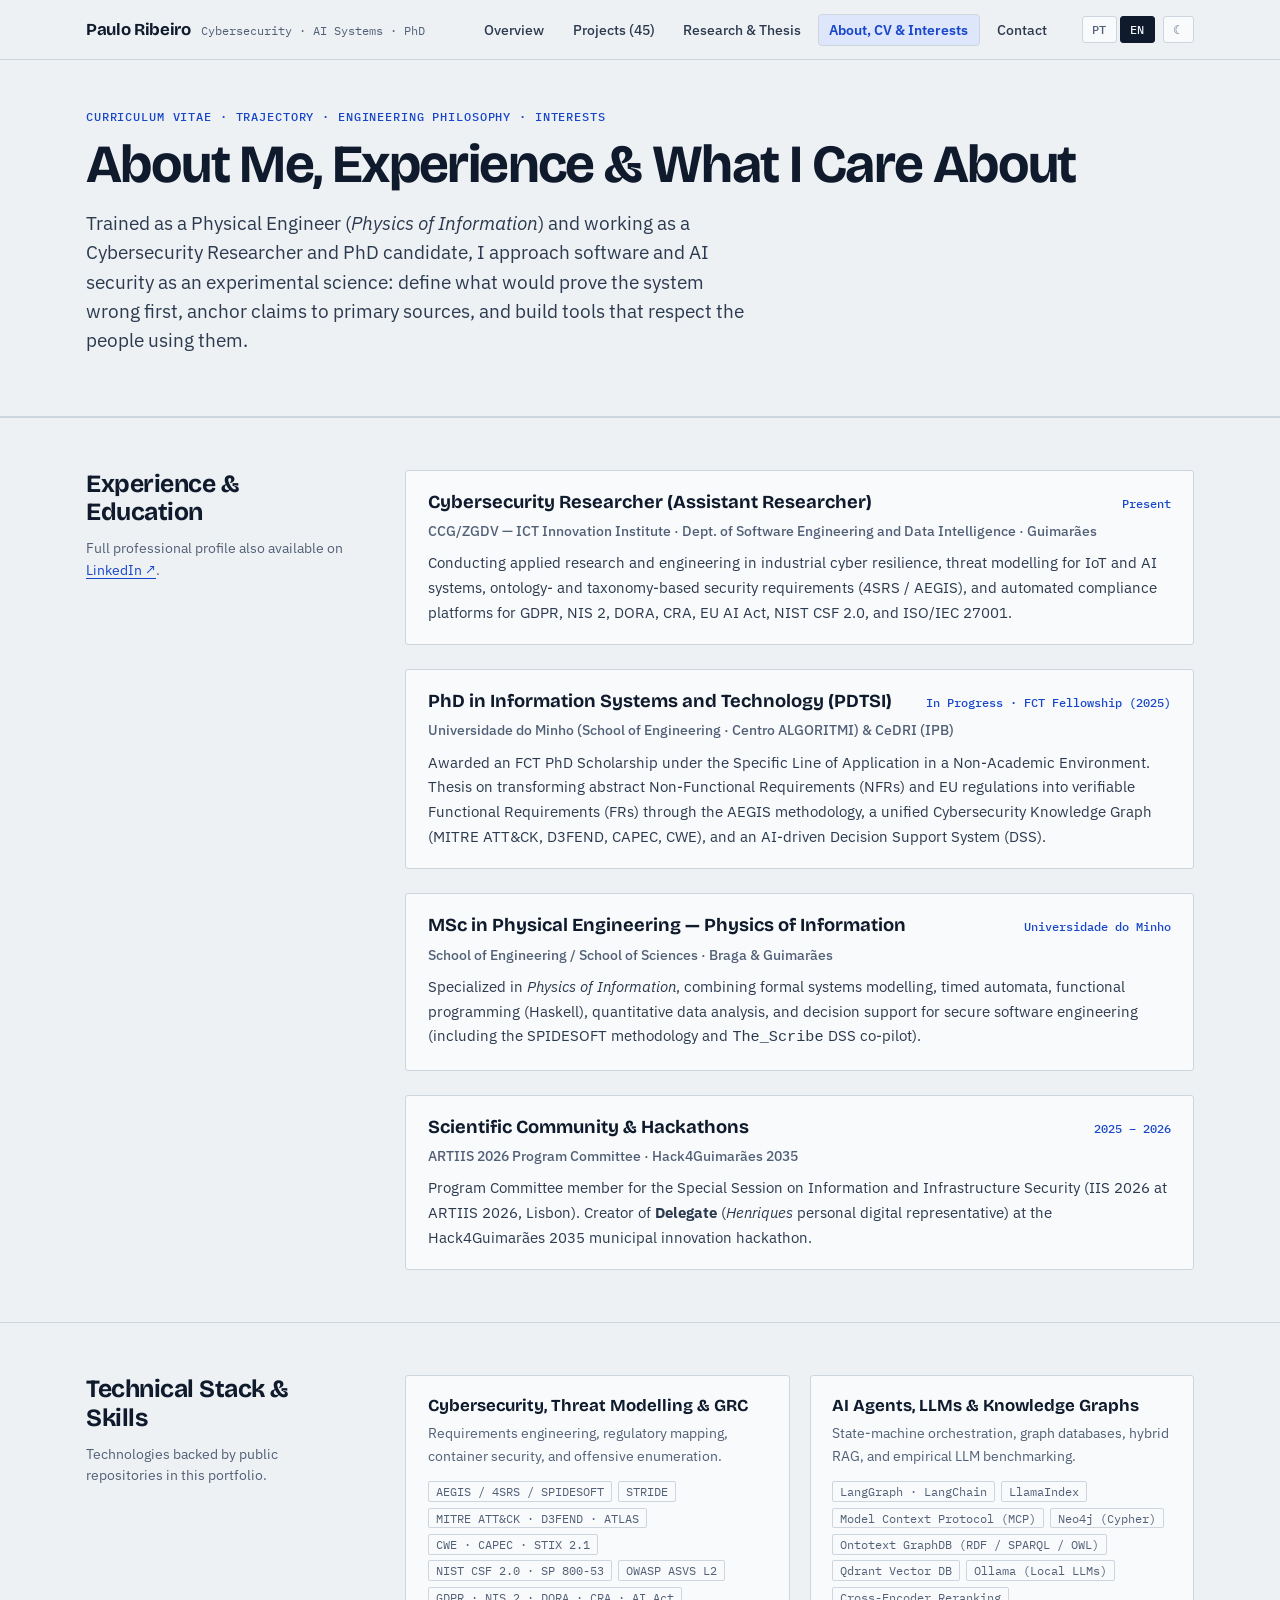
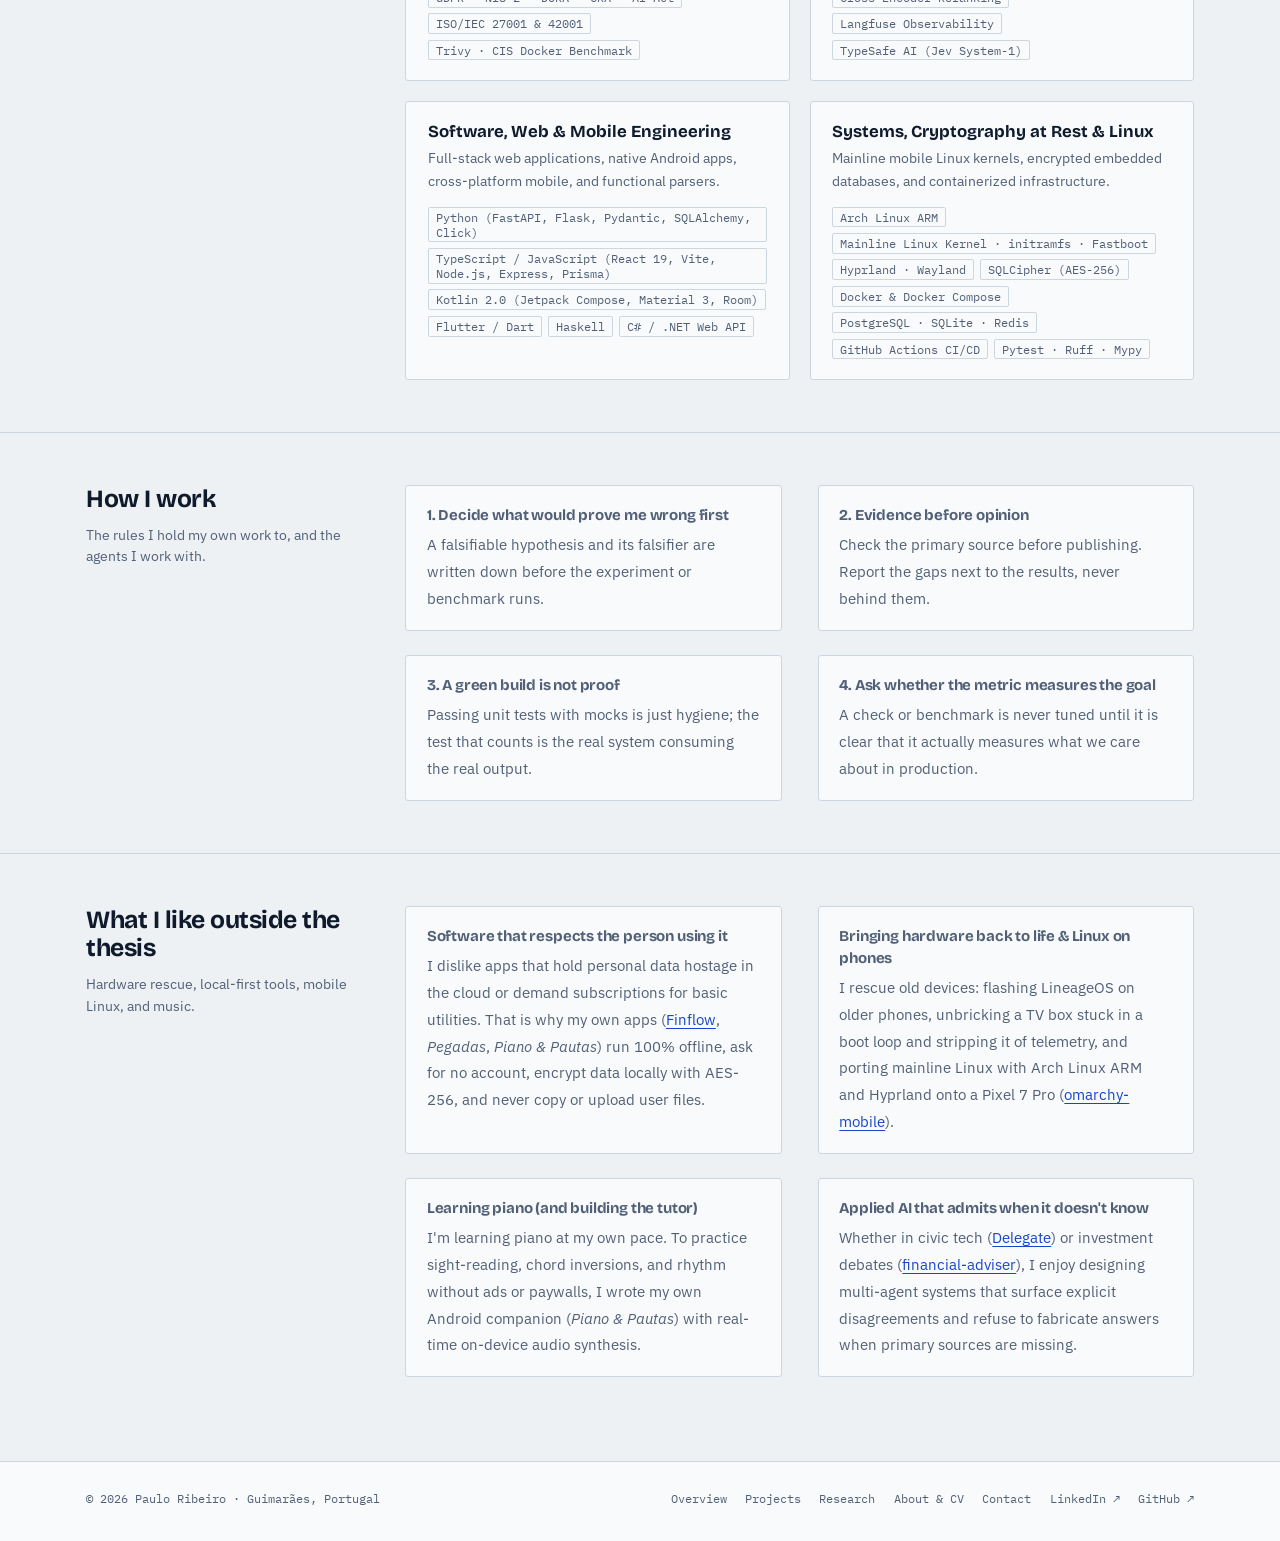
==== about.html @ cd872ddf "Build multi-page bilingual portfolio with all 45 projects, research, and CV" ====
<!doctype html>
<html lang="pt">
<head>
<meta charset="utf-8">
<meta name="viewport" content="width=device-width, initial-scale=1, viewport-fit=cover">
<title>Sobre, Percurso &amp; Interesses — Paulo Ribeiro</title>
<meta name="description" content="Percurso profissional, formação académica (Doutoramento em TSI e Mestrado em Engenharia Física — Física da Informação na UMinho), competências técnicas, princípios de trabalho e interesses de Paulo Ribeiro.">
<link rel="preconnect" href="https://fonts.googleapis.com">
<link rel="preconnect" href="https://fonts.gstatic.com" crossorigin>
<link rel="stylesheet" href="https://fonts.googleapis.com/css2?family=Bricolage+Grotesque:opsz,wght@12..96,500;12..96,700&family=IBM+Plex+Mono:wght@400;500;600&family=IBM+Plex+Sans:wght@400;500;600&display=swap">
<link rel="stylesheet" href="styles.css">
</head>
<body>

<header class="top">
  <div class="wrap">
    <a href="index.html" class="brand" id="nav-brand">
      <span class="brand-name">Paulo Ribeiro</span>
      <span class="brand-tag">Cybersecurity · AI Systems · PhD</span>
    </a>
    <nav aria-label="Main navigation">
      <a href="index.html" id="nav-home"><span lang="en">Overview</span><span lang="pt">Visão Geral</span></a>
      <a href="projects.html" id="nav-projects"><span lang="en">Projects (45)</span><span lang="pt">Projetos (45)</span></a>
      <a href="research.html" id="nav-research"><span lang="en">Research &amp; Thesis</span><span lang="pt">Investigação &amp; Tese</span></a>
      <a href="about.html" id="nav-about" aria-current="page"><span lang="en">About, CV &amp; Interests</span><span lang="pt">Sobre, CV &amp; Gostos</span></a>
      <a href="contact.html" id="nav-contact"><span lang="en">Contact</span><span lang="pt">Contacto</span></a>
    </nav>
    <div class="controls">
      <div class="switch" role="group" aria-label="Language">
        <button type="button" id="lang-pt" data-lang="pt" aria-pressed="true">PT</button>
        <button type="button" id="lang-en" data-lang="en" aria-pressed="false">EN</button>
      </div>
      <button type="button" class="theme-btn" id="theme-toggle" aria-label="Toggle theme">☾</button>
    </div>
  </div>
</header>

<main>
<div class="page-header">
  <div class="wrap">
    <span class="eyebrow">
      <span lang="en">Curriculum Vitae · Trajectory · Engineering Philosophy · Interests</span>
      <span lang="pt">Percurso Profissional · Formação · Filosofia de Trabalho · Interesses</span>
    </span>
    <h1>
      <span lang="en">About Me, Experience &amp; What I Care About</span>
      <span lang="pt">Sobre Mim, Percurso &amp; O Que Gosto</span>
    </h1>
    <p class="lede" lang="en">Trained as a Physical Engineer (<em>Physics of Information</em>) and working as a Cybersecurity Researcher and PhD candidate, I approach software and AI security as an experimental science: define what would prove the system wrong first, anchor claims to primary sources, and build tools that respect the people using them.</p>
    <p class="lede" lang="pt">Com formação de base em Engenharia Física (<em>Física da Informação</em>) e atividade como Investigador em Cibersegurança e doutorando, encaro a engenharia de software e a segurança de IA como uma ciência experimental: definir primeiro o que provaria o sistema errado, ancorar afirmações às fontes primárias e construir ferramentas que respeitam quem as usa.</p>
  </div>
</div>

<section id="experience">
  <div class="wrap">
    <div>
      <h2><span lang="en">Experience &amp; Education</span><span lang="pt">Experiência &amp; Formação</span></h2>
      <p class="sec-note">
        <span lang="en">Full professional profile also available on <a href="https://www.linkedin.com/in/paulo-ribeiro-/" target="_blank" rel="noopener">LinkedIn ↗</a>.</span>
        <span lang="pt">Perfil profissional completo também disponível no <a href="https://www.linkedin.com/in/paulo-ribeiro-/" target="_blank" rel="noopener">LinkedIn ↗</a>.</span>
      </p>
    </div>
    <div class="timeline">
      <div class="tl-item">
        <div class="tl-head">
          <h3 class="tl-role"><span lang="en">Cybersecurity Researcher (Assistant Researcher)</span><span lang="pt">Investigador em Cibersegurança (Assistant Researcher)</span></h3>
          <span class="tl-period"><span lang="en">Present</span><span lang="pt">Atualidade</span></span>
        </div>
        <p class="tl-org">CCG/ZGDV — ICT Innovation Institute · Dept. of Software Engineering and Data Intelligence · Guimarães</p>
        <p class="tl-body" lang="en">Conducting applied research and engineering in industrial cyber resilience, threat modelling for IoT and AI systems, ontology- and taxonomy-based security requirements (4SRS / AEGIS), and automated compliance platforms for GDPR, NIS 2, DORA, CRA, EU AI Act, NIST CSF 2.0, and ISO/IEC 27001.</p>
        <p class="tl-body" lang="pt">Investigação aplicada e desenvolvimento em ciber-resiliência industrial, modelação de ameaças para sistemas IoT e IA, engenharia de requisitos de segurança baseada em ontologias e taxonomias (4SRS / AEGIS) e plataformas de conformidade para GDPR, NIS 2, DORA, CRA, AI Act, NIST CSF 2.0 e ISO/IEC 27001.</p>
      </div>

      <div class="tl-item">
        <div class="tl-head">
          <h3 class="tl-role"><span lang="en">PhD in Information Systems and Technology (PDTSI)</span><span lang="pt">Doutoramento em Tecnologias e Sistemas de Informação (PDTSI)</span></h3>
          <span class="tl-period"><span lang="en">In Progress · FCT Fellowship (2025)</span><span lang="pt">Em Curso · Bolsa FCT (2025)</span></span>
        </div>
        <p class="tl-org">Universidade do Minho (School of Engineering · Centro ALGORITMI) &amp; CeDRI (IPB)</p>
        <p class="tl-body" lang="en">Awarded an FCT PhD Scholarship under the Specific Line of Application in a Non-Academic Environment. Thesis on transforming abstract Non-Functional Requirements (NFRs) and EU regulations into verifiable Functional Requirements (FRs) through the AEGIS methodology, a unified Cybersecurity Knowledge Graph (MITRE ATT&amp;CK, D3FEND, CAPEC, CWE), and an AI-driven Decision Support System (DSS).</p>
        <p class="tl-body" lang="pt">Bolseiro de Doutoramento FCT na Linha Específica de Candidatura em Ambiente Não Académico. Tese focada na transformação sistemática de Requisitos Não-Funcionais (NFRs) e regulamentos europeus em Requisitos Funcionais (FRs) verificáveis através da metodologia AEGIS, de um Grafo de Conhecimento Unificado de Cibersegurança (MITRE ATT&amp;CK, D3FEND, CAPEC, CWE) e de um Sistema de Apoio à Decisão (DSS) baseado em IA.</p>
      </div>

      <div class="tl-item">
        <div class="tl-head">
          <h3 class="tl-role"><span lang="en">MSc in Physical Engineering — Physics of Information</span><span lang="pt">Mestrado em Engenharia Física — Física da Informação</span></h3>
          <span class="tl-period">Universidade do Minho</span>
        </div>
        <p class="tl-org"><span lang="en">School of Engineering / School of Sciences · Braga &amp; Guimarães</span><span lang="pt">Escola de Engenharia / Escola de Ciências · Braga &amp; Guimarães</span></p>
        <p class="tl-body" lang="en">Specialized in <em>Physics of Information</em>, combining formal systems modelling, timed automata, functional programming (Haskell), quantitative data analysis, and decision support for secure software engineering (including the SPIDESOFT methodology and <code>The_Scribe</code> DSS co-pilot).</p>
        <p class="tl-body" lang="pt">Especialização em <em>Física da Informação</em>, aliando modelação formal de sistemas, autómatos temporizados, programação funcional (Haskell), análise quantitativa e sistemas de apoio à decisão em requisitos de segurança de software (incluindo a metodologia SPIDESOFT e o co-piloto <code>The_Scribe</code>).</p>
      </div>

      <div class="tl-item">
        <div class="tl-head">
          <h3 class="tl-role"><span lang="en">Scientific Community &amp; Hackathons</span><span lang="pt">Comunidade Científica &amp; Hackathons</span></h3>
          <span class="tl-period">2025 – 2026</span>
        </div>
        <p class="tl-org">ARTIIS 2026 Program Committee · Hack4Guimarães 2035</p>
        <p class="tl-body" lang="en">Program Committee member for the Special Session on Information and Infrastructure Security (IIS 2026 at ARTIIS 2026, Lisbon). Creator of <strong>Delegate</strong> (<em>Henriques</em> personal digital representative) at the Hack4Guimarães 2035 municipal innovation hackathon.</p>
        <p class="tl-body" lang="pt">Membro da Comissão de Programa da Special Session on Information and Infrastructure Security (IIS 2026 no ARTIIS 2026, Lisboa). Criador do projeto <strong>Delegate</strong> (representante digital pessoal <em>Henriques</em>) no hackathon de inovação municipal Hack4Guimarães 2035.</p>
      </div>
    </div>
  </div>
</section>

<section id="skills">
  <div class="wrap">
    <div>
      <h2><span lang="en">Technical Stack &amp; Skills</span><span lang="pt">Competências Técnicas</span></h2>
      <p class="sec-note"><span lang="en">Technologies backed by public repositories in this portfolio.</span><span lang="pt">Tecnologias aplicadas diretamente nos repositórios públicos deste portefólio.</span></p>
    </div>
    <div class="skills-grid">
      <div class="skill-box">
        <h3><span lang="en">Cybersecurity, Threat Modelling &amp; GRC</span><span lang="pt">Cibersegurança, Threat Modelling &amp; GRC</span></h3>
        <p lang="en">Requirements engineering, regulatory mapping, container security, and offensive enumeration.</p>
        <p lang="pt">Engenharia de requisitos, mapeamento regulamentar, segurança de contentores e enumeração ofensiva.</p>
        <div class="proj-tags">
          <span>AEGIS / 4SRS / SPIDESOFT</span><span>STRIDE</span><span>MITRE ATT&amp;CK · D3FEND · ATLAS</span>
          <span>CWE · CAPEC · STIX 2.1</span><span>NIST CSF 2.0 · SP 800-53</span><span>OWASP ASVS L2</span>
          <span>GDPR · NIS 2 · DORA · CRA · AI Act</span><span>ISO/IEC 27001 &amp; 42001</span><span>Trivy · CIS Docker Benchmark</span>
        </div>
      </div>

      <div class="skill-box">
        <h3><span lang="en">AI Agents, LLMs &amp; Knowledge Graphs</span><span lang="pt">Agentes de IA, LLMs &amp; Grafos de Conhecimento</span></h3>
        <p lang="en">State-machine orchestration, graph databases, hybrid RAG, and empirical LLM benchmarking.</p>
        <p lang="pt">Orquestração em máquina de estados, bases de dados em grafo, RAG híbrido e benchmarking de LLMs.</p>
        <div class="proj-tags">
          <span>LangGraph · LangChain</span><span>LlamaIndex</span><span>Model Context Protocol (MCP)</span>
          <span>Neo4j (Cypher)</span><span>Ontotext GraphDB (RDF / SPARQL / OWL)</span><span>Qdrant Vector DB</span>
          <span>Ollama (Local LLMs)</span><span>Cross-Encoder Reranking</span><span>Langfuse Observability</span>
          <span>TypeSafe AI (Jev System-1)</span>
        </div>
      </div>

      <div class="skill-box">
        <h3><span lang="en">Software, Web &amp; Mobile Engineering</span><span lang="pt">Engenharia de Software, Web &amp; Mobile</span></h3>
        <p lang="en">Full-stack web applications, native Android apps, cross-platform mobile, and functional parsers.</p>
        <p lang="pt">Aplicações web full-stack, Android nativo, mobile multiplataforma e parsers funcionais.</p>
        <div class="proj-tags">
          <span>Python (FastAPI, Flask, Pydantic, SQLAlchemy, Click)</span>
          <span>TypeScript / JavaScript (React 19, Vite, Node.js, Express, Prisma)</span>
          <span>Kotlin 2.0 (Jetpack Compose, Material 3, Room)</span>
          <span>Flutter / Dart</span><span>Haskell</span><span>C# / .NET Web API</span>
        </div>
      </div>

      <div class="skill-box">
        <h3><span lang="en">Systems, Cryptography at Rest &amp; Linux</span><span lang="pt">Sistemas, Criptografia Local &amp; Linux</span></h3>
        <p lang="en">Mainline mobile Linux kernels, encrypted embedded databases, and containerized infrastructure.</p>
        <p lang="pt">Kernels Linux mainline em dispositivos móveis, bases de dados cifradas e infraestrutura containerizada.</p>
        <div class="proj-tags">
          <span>Arch Linux ARM</span><span>Mainline Linux Kernel · initramfs · Fastboot</span>
          <span>Hyprland · Wayland</span><span>SQLCipher (AES-256)</span>
          <span>Docker &amp; Docker Compose</span><span>PostgreSQL · SQLite · Redis</span>
          <span>GitHub Actions CI/CD</span><span>Pytest · Ruff · Mypy</span>
        </div>
      </div>
    </div>
  </div>
</section>

<section id="method">
  <div class="wrap">
    <div>
      <h2><span lang="en">How I work</span><span lang="pt">Como trabalho</span></h2>
      <p class="sec-note"><span lang="en">The rules I hold my own work to, and the agents I work with.</span><span lang="pt">As regras que aplico ao meu trabalho e aos agentes com que trabalho.</span></p>
    </div>
    <ul class="rules">
      <li>
        <strong><span lang="en">1. Decide what would prove me wrong first</span><span lang="pt">1. Decidir primeiro o que me provaria errado</span></strong>
        <span lang="en">A falsifiable hypothesis and its falsifier are written down before the experiment or benchmark runs.</span>
        <span lang="pt">A hipótese falsificável e o seu falsificador ficam escritos antes de a experiência ou benchmark correr.</span>
      </li>
      <li>
        <strong><span lang="en">2. Evidence before opinion</span><span lang="pt">2. Evidência antes de opinião</span></strong>
        <span lang="en">Check the primary source before publishing. Report the gaps next to the results, never behind them.</span>
        <span lang="pt">Verificar na fonte primária antes de publicar. Relatar as lacunas ao lado dos resultados, nunca atrás deles.</span>
      </li>
      <li>
        <strong><span lang="en">3. A green build is not proof</span><span lang="pt">3. Um build verde não é prova</span></strong>
        <span lang="en">Passing unit tests with mocks is just hygiene; the test that counts is the real system consuming the real output.</span>
        <span lang="pt">Testes unitários com mocks são apenas higiene; o teste que conta é o sistema real a consumir o resultado real.</span>
      </li>
      <li>
        <strong><span lang="en">4. Ask whether the metric measures the goal</span><span lang="pt">4. Perguntar se a métrica mede o objetivo</span></strong>
        <span lang="en">A check or benchmark is never tuned until it is clear that it actually measures what we care about in production.</span>
        <span lang="pt">Nunca se afina uma verificação ou métrica sem ter a certeza de que ela mede o que realmente interessa.</span>
      </li>
    </ul>
  </div>
</section>

<section id="interests">
  <div class="wrap">
    <div>
      <h2><span lang="en">What I like outside the thesis</span><span lang="pt">O que gosto fora da tese</span></h2>
      <p class="sec-note"><span lang="en">Hardware rescue, local-first tools, mobile Linux, and music.</span><span lang="pt">Recuperação de hardware, software local-first, Linux móvel e música.</span></p>
    </div>
    <ul class="rules">
      <li>
        <strong><span lang="en">Software that respects the person using it</span><span lang="pt">Software que respeita quem o usa</span></strong>
        <span lang="en">I dislike apps that hold personal data hostage in the cloud or demand subscriptions for basic utilities. That is why my own apps (<a href="https://github.com/pauloribeiro16/finflow" target="_blank" rel="noopener">Finflow</a>, <em>Pegadas</em>, <em>Piano &amp; Pautas</em>) run 100% offline, ask for no account, encrypt data locally with AES-256, and never copy or upload user files.</span>
        <span lang="pt">Não gosto de aplicações que sequestram dados pessoais na nuvem ou exigem subscrições para funções básicas. É por isso que as minhas próprias apps (<a href="https://github.com/pauloribeiro16/finflow" target="_blank" rel="noopener">Finflow</a>, <em>Pegadas</em>, <em>Piano &amp; Pautas</em>) funcionam 100% offline, não pedem conta e cifram os dados localmente com AES-256.</span>
      </li>
      <li>
        <strong><span lang="en">Bringing hardware back to life &amp; Linux on phones</span><span lang="pt">Dar nova vida a hardware antigo &amp; Linux em telemóveis</span></strong>
        <span lang="en">I rescue old devices: flashing LineageOS on older phones, unbricking a TV box stuck in a boot loop and stripping it of telemetry, and porting mainline Linux with Arch Linux ARM and Hyprland onto a Pixel 7 Pro (<a href="https://github.com/pauloribeiro16/omarchy-mobile" target="_blank" rel="noopener">omarchy-mobile</a>).</span>
        <span lang="pt">Gosto de recuperar hardware: instalar LineageOS em telemóveis antigos, salvar uma TV box de um bootloop limpando-a de telemetria e portar um kernel Linux mainline com Arch Linux ARM e Hyprland para correr nativamente num Pixel 7 Pro (<a href="https://github.com/pauloribeiro16/omarchy-mobile" target="_blank" rel="noopener">omarchy-mobile</a>).</span>
      </li>
      <li>
        <strong><span lang="en">Learning piano (and building the tutor)</span><span lang="pt">Aprender piano (e construir a ferramenta)</span></strong>
        <span lang="en">I'm learning piano at my own pace. To practice sight-reading, chord inversions, and rhythm without ads or paywalls, I wrote my own Android companion (<em>Piano &amp; Pautas</em>) with real-time on-device audio synthesis.</span>
        <span lang="pt">Estou a aprender piano, ao meu ritmo. Para treinar leitura de pauta, acordes, inversões e ritmo sem anúncios nem subscrições, programei a minha própria app Android (<em>Piano &amp; Pautas</em>) com síntese áudio em tempo real no dispositivo.</span>
      </li>
      <li>
        <strong><span lang="en">Applied AI that admits when it doesn't know</span><span lang="pt">IA aplicada que sabe abster-se quando não tem fonte</span></strong>
        <span lang="en">Whether in civic tech (<a href="https://github.com/pauloribeiro16/delegate" target="_blank" rel="noopener">Delegate</a>) or investment debates (<a href="https://github.com/pauloribeiro16/financial-adviser" target="_blank" rel="noopener">financial-adviser</a>), I enjoy designing multi-agent systems that surface explicit disagreements and refuse to fabricate answers when primary sources are missing.</span>
        <span lang="pt">Quer em tecnologia cívica (<a href="https://github.com/pauloribeiro16/delegate" target="_blank" rel="noopener">Delegate</a>) quer em debate financeiro (<a href="https://github.com/pauloribeiro16/financial-adviser" target="_blank" rel="noopener">financial-adviser</a>), gosto de desenhar sistemas multiagente que expõem pontos de discórdia e se abstêm quando não têm fontes oficiais.</span>
      </li>
    </ul>
  </div>
</section>
</main>

<footer>
  <div class="wrap">
    <div>© 2026 Paulo Ribeiro · Guimarães, Portugal</div>
    <div class="footer-links">
      <a href="index.html"><span lang="en">Overview</span><span lang="pt">Visão Geral</span></a>
      <a href="projects.html"><span lang="en">Projects</span><span lang="pt">Projetos</span></a>
      <a href="research.html"><span lang="en">Research</span><span lang="pt">Investigação</span></a>
      <a href="about.html"><span lang="en">About &amp; CV</span><span lang="pt">Sobre &amp; CV</span></a>
      <a href="contact.html"><span lang="en">Contact</span><span lang="pt">Contacto</span></a>
      <a href="https://www.linkedin.com/in/paulo-ribeiro-/" target="_blank" rel="noopener">LinkedIn ↗</a>
      <a href="https://github.com/pauloribeiro16" target="_blank" rel="noopener">GitHub ↗</a>
    </div>
  </div>
</footer>

<script src="site.js"></script>
</body>
</html>
---- styles.css ----
/* ==========================================================================
   Paulo Ribeiro — Personal Portfolio & Research Dossier
   Editorial / Technical Specification Aesthetic (Light & Dark Mode)
   ========================================================================== */

:root {
  --paper: #eef1f4;
  --surface: #f8fafb;
  --surface-raised: #ffffff;
  --ink: #0f1b2d;
  --ink-secondary: #2c3a4f;
  --muted: #526077;
  --rule: #cdd5df;
  --rule-subtle: #dde3ea;
  --accent: #1746c9;
  --accent-hover: #0f35a0;
  --accent-soft: #dde6fb;
  --open: #0d6b52;
  --open-soft: #d7f2ea;
  --closed: #8a5a12;
  --closed-soft: #faecd8;
  --display: "Bricolage Grotesque", "Arial Narrow", system-ui, sans-serif;
  --body: "IBM Plex Sans", system-ui, -apple-system, "Segoe UI", sans-serif;
  --mono: "IBM Plex Mono", ui-monospace, "SF Mono", Menlo, monospace;
  --shadow-sm: 0 1px 2px rgba(15, 27, 45, 0.04);
  --shadow-md: 0 6px 18px rgba(15, 27, 45, 0.07);
}

@media (prefers-color-scheme: dark) {
  :root:not([data-theme="light"]) {
    --paper: #0c1420;
    --surface: #121c2b;
    --surface-raised: #172336;
    --ink: #e6ebf3;
    --ink-secondary: #c4cfdf;
    --muted: #94a2ba;
    --rule: #26344a;
    --rule-subtle: #1c283a;
    --accent: #8fb0ff;
    --accent-hover: #b4cbff;
    --accent-soft: #1a2a4d;
    --open: #5fd0ad;
    --open-soft: #12332b;
    --closed: #e0b060;
    --closed-soft: #332714;
    --shadow-sm: 0 1px 2px rgba(0, 0, 0, 0.25);
    --shadow-md: 0 8px 24px rgba(0, 0, 0, 0.35);
    color-scheme: dark;
  }
}

:root[data-theme="dark"] {
  --paper: #0c1420;
  --surface: #121c2b;
  --surface-raised: #172336;
  --ink: #e6ebf3;
  --ink-secondary: #c4cfdf;
  --muted: #94a2ba;
  --rule: #26344a;
  --rule-subtle: #1c283a;
  --accent: #8fb0ff;
  --accent-hover: #b4cbff;
  --accent-soft: #1a2a4d;
  --open: #5fd0ad;
  --open-soft: #12332b;
  --closed: #e0b060;
  --closed-soft: #332714;
  --shadow-sm: 0 1px 2px rgba(0, 0, 0, 0.25);
  --shadow-md: 0 8px 24px rgba(0, 0, 0, 0.35);
  color-scheme: dark;
}

*, *::before, *::after {
  box-sizing: border-box;
}

html {
  -webkit-text-size-adjust: 100%;
  scroll-behavior: smooth;
}

@media (prefers-reduced-motion: reduce) {
  html {
    scroll-behavior: auto;
  }
}

body {
  margin: 0;
  background: var(--paper);
  color: var(--ink);
  font: 400 1.03125rem/1.62 var(--body);
  min-height: 100vh;
  display: flex;
  flex-direction: column;
}

main {
  flex: 1;
}

/* Language visibility */
html[lang="en"] [lang="pt"],
html[lang="pt"] [lang="en"] {
  display: none !important;
}

.wrap {
  max-width: 72rem;
  margin-inline: auto;
  padding-left: max(22px, env(safe-area-inset-left, 0px));
  padding-right: max(22px, env(safe-area-inset-right, 0px));
}

a {
  color: var(--accent);
  text-underline-offset: 0.2em;
  text-decoration-thickness: 1px;
  transition: color 0.15s ease, border-color 0.15s ease, background-color 0.15s ease;
}

a:hover {
  color: var(--accent-hover);
  text-decoration-thickness: 2px;
}

:focus-visible {
  outline: 2px solid var(--accent);
  outline-offset: 3px;
  border-radius: 2px;
}

/* ==========================================================================
   Top Navigation Bar
   ========================================================================== */

.top {
  position: sticky;
  top: 0;
  z-index: 50;
  background: var(--paper);
  border-bottom: 1px solid var(--rule);
}

.top .wrap {
  display: flex;
  flex-wrap: wrap;
  align-items: center;
  gap: 0.65rem 1.5rem;
  padding-block: 0.85rem;
}

.top .brand {
  display: flex;
  align-items: baseline;
  gap: 0.65rem;
  margin-right: auto;
  text-decoration: none;
  color: var(--ink);
}

.top .brand-name {
  font: 700 1.05rem var(--display);
  letter-spacing: -0.02em;
}

.top .brand-tag {
  font: 400 0.75rem var(--mono);
  color: var(--muted);
}

.top nav {
  display: flex;
  flex-wrap: wrap;
  align-items: center;
  gap: 0.25rem 0.35rem;
}

.top nav a {
  color: var(--ink-secondary);
  text-decoration: none;
  font: 500 0.9rem var(--body);
  padding: 0.35rem 0.65rem;
  border-radius: 4px;
  border: 1px solid transparent;
}

.top nav a:hover {
  color: var(--accent);
  background: var(--surface);
}

.top nav a[aria-current="page"] {
  color: var(--accent);
  background: var(--accent-soft);
  border-color: var(--rule);
  font-weight: 600;
}

.controls {
  display: flex;
  align-items: center;
  gap: 0.5rem;
}

.switch {
  display: inline-flex;
  gap: 0.2rem;
}

.switch button,
.theme-btn {
  font: 500 0.75rem var(--mono);
  letter-spacing: 0.05em;
  color: var(--muted);
  background: var(--surface);
  border: 1px solid var(--rule);
  border-radius: 3px;
  padding: 0.32rem 0.55rem;
  cursor: pointer;
  transition: all 0.15s ease;
}

.switch button:hover,
.theme-btn:hover {
  color: var(--ink);
  border-color: var(--ink-secondary);
}

.switch button[aria-pressed="true"] {
  color: var(--paper);
  background: var(--ink);
  border-color: var(--ink);
}

/* ==========================================================================
   Hero & Page Headers
   ========================================================================== */

.hero .wrap {
  display: grid;
  grid-template-columns: minmax(0, 7fr) minmax(0, 5fr);
  gap: 2.5rem 3.5rem;
  padding-block: 3.75rem 3.25rem;
  align-items: start;
}

.page-header {
  border-bottom: 1px solid var(--rule);
}

.page-header .wrap {
  padding-block: 3rem 2.5rem;
}

.eyebrow {
  font: 500 0.78rem var(--mono);
  letter-spacing: 0.07em;
  text-transform: uppercase;
  color: var(--accent);
  margin: 0 0 0.75rem;
  display: block;
}

.hero h1 {
  font: 700 clamp(2.35rem, 5.2vw, 4.1rem)/1.02 var(--display);
  letter-spacing: -0.03em;
  margin: 0 0 1.25rem;
  text-wrap: balance;
}

.page-header h1 {
  font: 700 clamp(2.1rem, 4.5vw, 3.35rem)/1.05 var(--display);
  letter-spacing: -0.03em;
  margin: 0 0 1rem;
  text-wrap: balance;
}

.lede {
  font-size: 1.1875rem;
  line-height: 1.55;
  color: var(--ink-secondary);
  max-width: 42rem;
  margin: 0 0 1.25rem;
}

.where {
  font: 400 0.85rem/1.55 var(--mono);
  color: var(--muted);
  margin: 0 0 1.5rem;
}

.hero-actions {
  display: flex;
  flex-wrap: wrap;
  gap: 0.65rem;
  margin-top: 1.5rem;
}

.btn {
  display: inline-flex;
  align-items: center;
  gap: 0.45rem;
  font: 500 0.875rem var(--body);
  padding: 0.58rem 1.05rem;
  border-radius: 4px;
  text-decoration: none;
  border: 1px solid var(--rule);
  background: var(--surface-raised);
  color: var(--ink);
  box-shadow: var(--shadow-sm);
  cursor: pointer;
}

.btn:hover {
  border-color: var(--accent);
  color: var(--accent);
  text-decoration: none;
}

.btn-primary {
  background: var(--accent);
  color: #ffffff;
  border-color: var(--accent);
}

:root[data-theme="dark"] .btn-primary {
  color: #0c1420;
}

@media (prefers-color-scheme: dark) {
  :root:not([data-theme="light"]) .btn-primary {
    color: #0c1420;
  }
}

.btn-primary:hover {
  background: var(--accent-hover);
  border-color: var(--accent-hover);
  color: #ffffff;
}

/* ==========================================================================
   Recruiter Snapshot Bar & Key Metrics
   ========================================================================== */

.snapshot-bar {
  border-top: 1px solid var(--rule);
  background: var(--surface);
}

.snapshot-grid {
  display: grid;
  grid-template-columns: repeat(4, minmax(0, 1fr));
  gap: 1.25rem 2rem;
  padding-block: 1.65rem;
}

.snap-item {
  border-left: 2px solid var(--rule);
  padding-left: 0.9rem;
}

.snap-label {
  font: 500 0.72rem var(--mono);
  letter-spacing: 0.07em;
  text-transform: uppercase;
  color: var(--muted);
  display: block;
  margin-bottom: 0.25rem;
}

.snap-value {
  font: 600 0.95rem/1.35 var(--body);
  color: var(--ink);
  display: block;
}

.snap-sub {
  font: 400 0.8125rem/1.4 var(--body);
  color: var(--muted);
  display: block;
  margin-top: 0.15rem;
}

/* ==========================================================================
   Thesis 3-Layer Stack
   ========================================================================== */

.stack {
  display: grid;
  gap: 8px;
  margin: 0;
}

.stack figcaption {
  font: 500 0.75rem var(--mono);
  letter-spacing: 0.08em;
  text-transform: uppercase;
  color: var(--muted);
  margin-bottom: 0.4rem;
}

.layer {
  display: grid;
  grid-template-columns: 2.5rem minmax(0, 1fr);
  gap: 0.75rem;
  align-items: baseline;
  padding: 0.95rem 1.1rem;
  background: var(--surface);
  border: 1px solid var(--rule);
  box-shadow: var(--shadow-sm);
}

.layer b {
  font: 600 0.8125rem var(--mono);
  color: var(--accent);
}

.layer strong {
  display: block;
  font: 700 1.05rem/1.25 var(--display);
  letter-spacing: -0.01em;
}

.layer span.d {
  display: block;
  font-size: 0.875rem;
  line-height: 1.45;
  color: var(--muted);
  margin-top: 0.2rem;
}

.layer.l3 { margin-inline: 8%; }
.layer.l2 { margin-inline: 4%; }

/* ==========================================================================
   Sections & Two-Column Spec Layout
   ========================================================================== */

section {
  border-top: 1px solid var(--rule);
}

section > .wrap {
  display: grid;
  grid-template-columns: minmax(0, 3fr) minmax(0, 9fr);
  gap: 1.5rem 3.5rem;
  padding-block: 3.25rem;
}

section.full-width > .wrap {
  grid-template-columns: minmax(0, 1fr);
}

h2 {
  font: 700 1.55rem/1.15 var(--display);
  letter-spacing: -0.02em;
  margin: 0;
}

.sec-note {
  font-size: 0.9rem;
  line-height: 1.5;
  color: var(--muted);
  margin: 0.65rem 0 0;
  max-width: 17rem;
}

.prose p {
  margin: 0 0 1rem;
  max-width: 44rem;
}

.prose p:last-child {
  margin-bottom: 0;
}

.question {
  font: 600 1.4rem/1.32 var(--display);
  letter-spacing: -0.015em;
  max-width: 42rem;
  margin: 0 0 1.25rem;
  text-wrap: balance;
}

.refs {
  display: flex;
  flex-wrap: wrap;
  gap: 0.4rem;
  margin: 1.25rem 0 0;
  padding: 0;
  list-style: none;
}

.refs li,
.tag {
  font: 400 0.75rem var(--mono);
  padding: 0.2rem 0.55rem;
  background: var(--accent-soft);
  color: var(--ink);
  border-radius: 3px;
  display: inline-block;
}

.tag-neutral {
  background: var(--surface);
  border: 1px solid var(--rule);
  color: var(--ink-secondary);
}

/* ==========================================================================
   Project Cards & Directory Filtering
   ========================================================================== */

.filter-bar {
  background: var(--surface);
  border-bottom: 1px solid var(--rule);
  padding-block: 1.1rem;
  position: sticky;
  top: 53px;
  z-index: 40;
}

.filter-controls {
  display: flex;
  flex-wrap: wrap;
  align-items: center;
  justify-content: space-between;
  gap: 0.85rem 1.25rem;
}

.filter-tabs {
  display: flex;
  flex-wrap: wrap;
  gap: 0.35rem;
}

.filter-btn {
  font: 500 0.78rem var(--mono);
  padding: 0.38rem 0.7rem;
  border: 1px solid var(--rule);
  background: var(--paper);
  color: var(--ink-secondary);
  border-radius: 3px;
  cursor: pointer;
  transition: all 0.15s ease;
}

.filter-btn:hover {
  border-color: var(--accent);
  color: var(--accent);
}

.filter-btn[aria-pressed="true"] {
  background: var(--ink);
  color: var(--paper);
  border-color: var(--ink);
}

.search-box {
  display: flex;
  align-items: center;
  gap: 0.5rem;
  flex: 1;
  max-width: 18rem;
}

.search-input {
  width: 100%;
  font: 400 0.85rem var(--mono);
  padding: 0.4rem 0.7rem;
  border: 1px solid var(--rule);
  border-radius: 3px;
  background: var(--paper);
  color: var(--ink);
}

.search-input::placeholder {
  color: var(--muted);
}

.group + .group {
  margin-top: 3rem;
}

.group-header {
  display: flex;
  flex-wrap: wrap;
  align-items: baseline;
  justify-content: space-between;
  gap: 0.5rem;
  border-bottom: 2px solid var(--ink);
  padding-bottom: 0.45rem;
  margin-bottom: 0.5rem;
}

.group h3 {
  font: 600 0.82rem var(--mono);
  letter-spacing: 0.08em;
  text-transform: uppercase;
  color: var(--ink);
  margin: 0;
}

.group-count {
  font: 400 0.75rem var(--mono);
  color: var(--muted);
}

.proj {
  display: grid;
  grid-template-columns: minmax(0, 1fr) 12rem;
  gap: 0.5rem 2rem;
  padding-block: 1.25rem;
  border-bottom: 1px solid var(--rule);
  transition: background-color 0.15s ease;
}

.proj[hidden] {
  display: none !important;
}

.proj h4 {
  font: 700 1.2rem/1.25 var(--display);
  letter-spacing: -0.015em;
  margin: 0 0 0.35rem;
  display: flex;
  flex-wrap: wrap;
  align-items: center;
  gap: 0.5rem;
}

.proj h4 a {
  color: var(--ink);
  text-decoration: none;
}

.proj h4 a:hover {
  color: var(--accent);
}

.proj h4 a::after {
  content: " ↗";
  font: 400 0.85em var(--mono);
  color: var(--accent);
}

.proj p {
  margin: 0 0 0.55rem;
  max-width: 42rem;
  font-size: 0.98rem;
  color: var(--ink-secondary);
}

.proj p:last-child {
  margin-bottom: 0;
}

.proj-tags {
  display: flex;
  flex-wrap: wrap;
  gap: 0.35rem;
  margin-top: 0.55rem;
}

.proj-tags span {
  font: 400 0.72rem var(--mono);
  padding: 0.12rem 0.45rem;
  background: var(--surface);
  border: 1px solid var(--rule);
  color: var(--muted);
  border-radius: 2px;
}

.proj .meta {
  font: 400 0.75rem/1.6 var(--mono);
  color: var(--muted);
  text-align: right;
}

.vis {
  display: inline-flex;
  align-items: center;
  font: 500 0.72rem var(--mono);
  padding: 0.1rem 0.45rem;
  border-radius: 3px;
}

.vis::before {
  content: "";
  display: inline-block;
  width: 0.45rem;
  height: 0.45rem;
  border-radius: 50%;
  margin-right: 0.38rem;
  background: currentColor;
}

.vis.pub {
  color: var(--open);
  background: var(--open-soft);
}

.vis.priv {
  color: var(--closed);
  background: var(--closed-soft);
}

/* Compact Archive Grid for Coursework & Early Labs */
.archive-grid {
  display: grid;
  grid-template-columns: repeat(2, minmax(0, 1fr));
  gap: 0.85rem;
  margin-top: 1rem;
}

.archive-card {
  background: var(--surface);
  border: 1px solid var(--rule);
  padding: 0.95rem 1.1rem;
  border-radius: 3px;
  display: flex;
  flex-direction: column;
  justify-content: space-between;
  gap: 0.5rem;
}

.archive-card[hidden] {
  display: none !important;
}

.archive-card h4 {
  font: 700 1rem/1.25 var(--display);
  margin: 0;
}

.archive-card h4 a {
  color: var(--ink);
  text-decoration: none;
}

.archive-card h4 a:hover {
  color: var(--accent);
}

.archive-card h4 a::after {
  content: " ↗";
  font: 400 0.85em var(--mono);
  color: var(--accent);
}

.archive-card p {
  margin: 0;
  font-size: 0.88rem;
  color: var(--muted);
}

.archive-card .archive-meta {
  font: 400 0.72rem var(--mono);
  color: var(--muted);
  display: flex;
  justify-content: space-between;
  border-top: 1px solid var(--rule-subtle);
  padding-top: 0.45rem;
}

/* ==========================================================================
   Timeline, Experience & Skills Cards
   ========================================================================== */

.timeline {
  display: grid;
  gap: 1.5rem;
}

.tl-item {
  background: var(--surface);
  border: 1px solid var(--rule);
  padding: 1.25rem 1.4rem;
  border-radius: 3px;
}

.tl-head {
  display: flex;
  flex-wrap: wrap;
  justify-content: space-between;
  align-items: baseline;
  gap: 0.5rem;
  margin-bottom: 0.45rem;
}

.tl-role {
  font: 700 1.15rem/1.25 var(--display);
  margin: 0;
}

.tl-period {
  font: 500 0.76rem var(--mono);
  color: var(--accent);
}

.tl-org {
  font: 500 0.9rem var(--body);
  color: var(--muted);
  margin: 0 0 0.65rem;
}

.tl-body {
  font-size: 0.95rem;
  color: var(--ink-secondary);
  margin: 0;
}

.skills-grid {
  display: grid;
  grid-template-columns: repeat(2, minmax(0, 1fr));
  gap: 1.25rem;
}

.skill-box {
  background: var(--surface);
  border: 1px solid var(--rule);
  padding: 1.2rem 1.35rem;
  border-radius: 3px;
}

.skill-box h3 {
  font: 700 1.05rem/1.25 var(--display);
  margin: 0 0 0.35rem;
}

.skill-box p {
  font-size: 0.88rem;
  color: var(--muted);
  margin: 0 0 0.85rem;
}

/* Working rules & Interests */
.rules {
  list-style: none;
  margin: 0;
  padding: 0;
  display: grid;
  grid-template-columns: repeat(2, minmax(0, 1fr));
  gap: 1.5rem 2.25rem;
}

.rules li {
  background: var(--surface);
  border: 1px solid var(--rule);
  padding: 1.15rem 1.3rem;
  border-radius: 3px;
}

.rules strong {
  display: block;
  font: 700 1.08rem/1.25 var(--display);
  letter-spacing: -0.01em;
  margin-bottom: 0.35rem;
}

.rules span {
  font-size: 0.94rem;
  color: var(--muted);
}

/* Data Tables (Research & Benchmarks) */
.table-wrap {
  overflow-x: auto;
  margin-block: 1.25rem;
  border: 1px solid var(--rule);
  background: var(--surface);
}

table.spec-table {
  width: 100%;
  border-collapse: collapse;
  font-size: 0.9rem;
}

table.spec-table th,
table.spec-table td {
  padding: 0.65rem 0.9rem;
  text-align: left;
  border-bottom: 1px solid var(--rule);
}

table.spec-table th {
  font: 600 0.75rem var(--mono);
  text-transform: uppercase;
  letter-spacing: 0.05em;
  color: var(--muted);
  background: var(--paper);
}

table.spec-table td.mono {
  font-family: var(--mono);
  font-size: 0.82rem;
}

/* Contact Cards */
.contact-grid {
  display: grid;
  grid-template-columns: repeat(2, minmax(0, 1fr));
  gap: 1.15rem;
}

.contact-card {
  background: var(--surface);
  border: 1px solid var(--rule);
  padding: 1.25rem 1.4rem;
  border-radius: 3px;
  display: flex;
  flex-direction: column;
  gap: 0.35rem;
}

.contact-card .label {
  font: 500 0.74rem var(--mono);
  text-transform: uppercase;
  letter-spacing: 0.07em;
  color: var(--muted);
}

.contact-card a {
  font: 700 1.15rem/1.25 var(--display);
  word-break: break-word;
}

.contact-card p {
  margin: 0;
  font-size: 0.88rem;
  color: var(--muted);
}

/* Footer */
footer {
  border-top: 1px solid var(--rule);
  background: var(--surface);
  margin-top: 2rem;
}

footer .wrap {
  padding-block: 1.75rem 2.25rem;
  display: flex;
  flex-wrap: wrap;
  justify-content: space-between;
  align-items: center;
  gap: 1rem;
  font: 400 0.78rem var(--mono);
  color: var(--muted);
}

footer .footer-links {
  display: flex;
  flex-wrap: wrap;
  gap: 1.15rem;
}

footer .footer-links a {
  color: var(--muted);
  text-decoration: none;
}

footer .footer-links a:hover {
  color: var(--accent);
}

/* Responsive Breakpoints */
@media (max-width: 56rem) {
  .hero .wrap,
  section > .wrap {
    grid-template-columns: minmax(0, 1fr);
  }
  .snapshot-grid {
    grid-template-columns: repeat(2, minmax(0, 1fr));
  }
  .hero .wrap {
    padding-block: 2.5rem 2rem;
  }
  section > .wrap {
    padding-block: 2.25rem;
  }
  .sec-note {
    max-width: none;
  }
  .proj {
    grid-template-columns: minmax(0, 1fr);
  }
  .proj .meta {
    text-align: left;
    display: flex;
    flex-wrap: wrap;
    align-items: center;
    gap: 0.5rem 1rem;
    margin-top: 0.25rem;
  }
  .rules,
  .skills-grid,
  .archive-grid,
  .contact-grid {
    grid-template-columns: minmax(0, 1fr);
  }
  .layer.l3,
  .layer.l2 {
    margin-inline: 0;
  }
  .filter-bar {
    position: static;
  }
}

@media (max-width: 34rem) {
  .snapshot-grid {
    grid-template-columns: minmax(0, 1fr);
  }
  .top .brand-tag {
    display: none;
  }
}
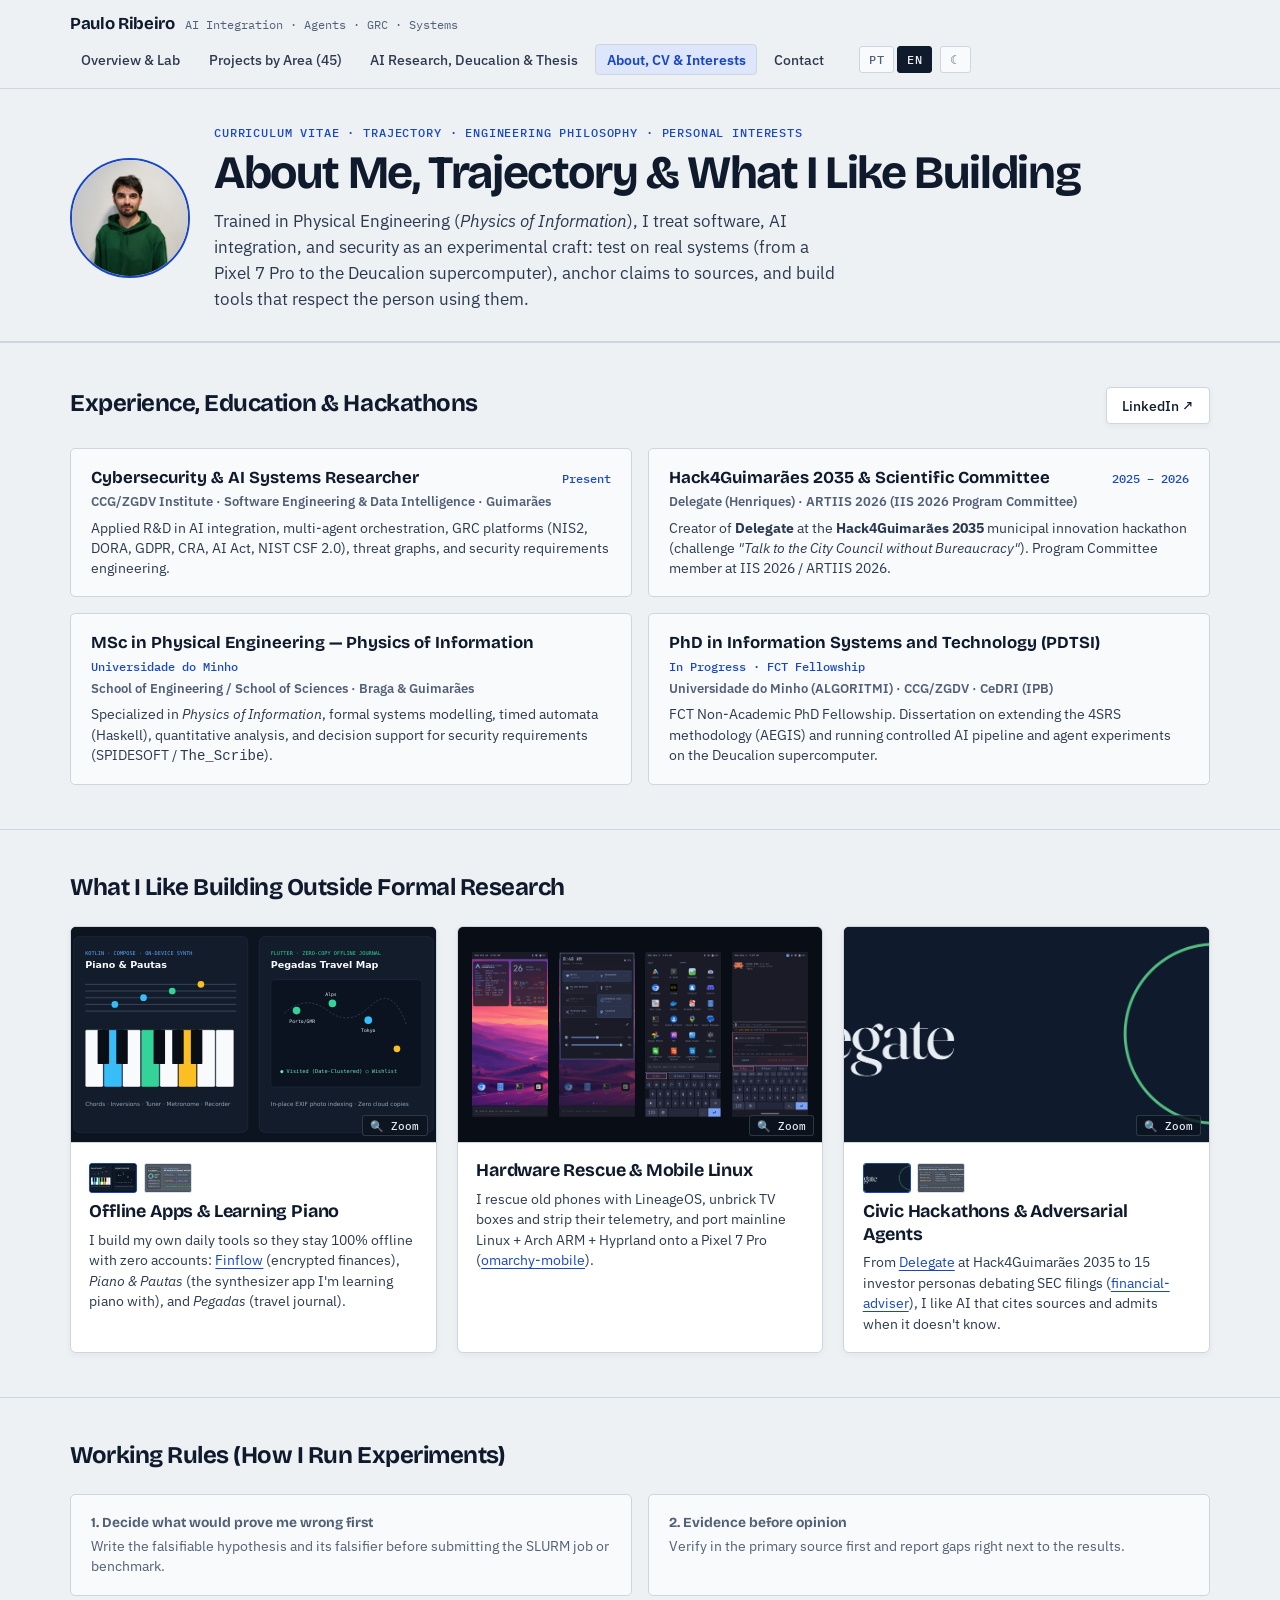
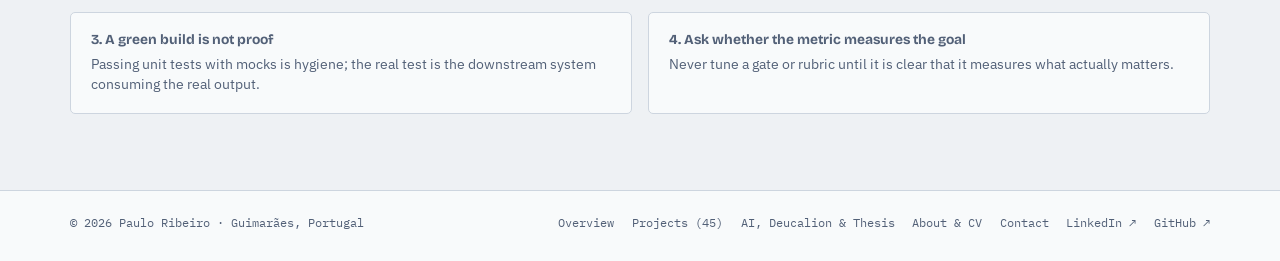
==== commit 50ebff0a: "Add visual cards, Deucalion HPC lab, Hack4Guimaraes 2035, Jev, and interactive area explorer" ====
--- a/about.html
+++ b/about.html
@@ -3,8 +3,8 @@
 <head>
 <meta charset="utf-8">
 <meta name="viewport" content="width=device-width, initial-scale=1, viewport-fit=cover">
-<title>Sobre, Percurso &amp; Interesses — Paulo Ribeiro</title>
-<meta name="description" content="Percurso profissional, formação académica (Doutoramento em TSI e Mestrado em Engenharia Física — Física da Informação na UMinho), competências técnicas, princípios de trabalho e interesses de Paulo Ribeiro.">
+<title>Sobre, CV &amp; Gostos — Paulo Ribeiro</title>
+<meta name="description" content="Percurso profissional, formação académica (Mestrado em Engenharia Física — Física da Informação e Doutoramento em TSI na UMinho), Hack4Guimarães 2035, competências e interesses de Paulo Ribeiro.">
 <link rel="preconnect" href="https://fonts.googleapis.com">
 <link rel="preconnect" href="https://fonts.gstatic.com" crossorigin>
 <link rel="stylesheet" href="https://fonts.googleapis.com/css2?family=Bricolage+Grotesque:opsz,wght@12..96,500;12..96,700&family=IBM+Plex+Mono:wght@400;500;600&family=IBM+Plex+Sans:wght@400;500;600&display=swap">
@@ -16,12 +16,12 @@
   <div class="wrap">
     <a href="index.html" class="brand" id="nav-brand">
       <span class="brand-name">Paulo Ribeiro</span>
-      <span class="brand-tag">Cybersecurity · AI Systems · PhD</span>
+      <span class="brand-tag">AI Integration · Agents · GRC · Systems</span>
     </a>
     <nav aria-label="Main navigation">
-      <a href="index.html" id="nav-home"><span lang="en">Overview</span><span lang="pt">Visão Geral</span></a>
-      <a href="projects.html" id="nav-projects"><span lang="en">Projects (45)</span><span lang="pt">Projetos (45)</span></a>
-      <a href="research.html" id="nav-research"><span lang="en">Research &amp; Thesis</span><span lang="pt">Investigação &amp; Tese</span></a>
+      <a href="index.html" id="nav-home"><span lang="en">Overview &amp; Lab</span><span lang="pt">Visão Geral &amp; Lab</span></a>
+      <a href="projects.html" id="nav-projects"><span lang="en">Projects by Area (45)</span><span lang="pt">Projetos por Área (45)</span></a>
+      <a href="research.html" id="nav-research"><span lang="en">AI Research, Deucalion &amp; Thesis</span><span lang="pt">IA, Deucalion &amp; Tese</span></a>
       <a href="about.html" id="nav-about" aria-current="page"><span lang="en">About, CV &amp; Interests</span><span lang="pt">Sobre, CV &amp; Gostos</span></a>
       <a href="contact.html" id="nav-contact"><span lang="en">Contact</span><span lang="pt">Contacto</span></a>
     </nav>
@@ -37,48 +37,48 @@
 
 <main>
 <div class="page-header">
-  <div class="wrap">
-    <span class="eyebrow">
-      <span lang="en">Curriculum Vitae · Trajectory · Engineering Philosophy · Interests</span>
-      <span lang="pt">Percurso Profissional · Formação · Filosofia de Trabalho · Interesses</span>
-    </span>
-    <h1>
-      <span lang="en">About Me, Experience &amp; What I Care About</span>
-      <span lang="pt">Sobre Mim, Percurso &amp; O Que Gosto</span>
-    </h1>
-    <p class="lede" lang="en">Trained as a Physical Engineer (<em>Physics of Information</em>) and working as a Cybersecurity Researcher and PhD candidate, I approach software and AI security as an experimental science: define what would prove the system wrong first, anchor claims to primary sources, and build tools that respect the people using them.</p>
-    <p class="lede" lang="pt">Com formação de base em Engenharia Física (<em>Física da Informação</em>) e atividade como Investigador em Cibersegurança e doutorando, encaro a engenharia de software e a segurança de IA como uma ciência experimental: definir primeiro o que provaria o sistema errado, ancorar afirmações às fontes primárias e construir ferramentas que respeitam quem as usa.</p>
+  <div class="wrap profile-header-grid">
+    <img src="assets/img/paulo-profile.jpg" alt="Paulo Ribeiro" class="profile-avatar">
+    <div>
+      <span class="eyebrow">
+        <span lang="en">Curriculum Vitae · Trajectory · Engineering Philosophy · Personal Interests</span>
+        <span lang="pt">Percurso Profissional · Formação · Filosofia de Trabalho · Gostos Pessoais</span>
+      </span>
+      <h1>
+        <span lang="en">About Me, Trajectory &amp; What I Like Building</span>
+        <span lang="pt">Sobre Mim, Percurso &amp; O Que Gosto de Construir</span>
+      </h1>
+      <p class="lede" lang="en" style="margin-bottom:0;">Trained in Physical Engineering (<em>Physics of Information</em>), I treat software, AI integration, and security as an experimental craft: test on real systems (from a Pixel 7 Pro to the Deucalion supercomputer), anchor claims to sources, and build tools that respect the person using them.</p>
+      <p class="lede" lang="pt" style="margin-bottom:0;">Com formação de base em Engenharia Física (<em>Física da Informação</em>), encaro a integração de IA, a cibersegurança e o software como uma ciência experimental: testar em sistemas reais (de um Pixel 7 Pro ao supercomputador Deucalion), ancorar afirmações às fontes e criar ferramentas que respeitam quem as usa.</p>
+    </div>
   </div>
 </div>
 
 <section id="experience">
   <div class="wrap">
-    <div>
-      <h2><span lang="en">Experience &amp; Education</span><span lang="pt">Experiência &amp; Formação</span></h2>
-      <p class="sec-note">
-        <span lang="en">Full professional profile also available on <a href="https://www.linkedin.com/in/paulo-ribeiro-/" target="_blank" rel="noopener">LinkedIn ↗</a>.</span>
-        <span lang="pt">Perfil profissional completo também disponível no <a href="https://www.linkedin.com/in/paulo-ribeiro-/" target="_blank" rel="noopener">LinkedIn ↗</a>.</span>
-      </p>
+    <div class="sec-head">
+      <h2><span lang="en">Experience, Education &amp; Hackathons</span><span lang="pt">Experiência, Formação &amp; Hackathons</span></h2>
+      <a class="btn" href="https://www.linkedin.com/in/paulo-ribeiro-/" target="_blank" rel="noopener">LinkedIn ↗</a>
     </div>
     <div class="timeline">
       <div class="tl-item">
         <div class="tl-head">
-          <h3 class="tl-role"><span lang="en">Cybersecurity Researcher (Assistant Researcher)</span><span lang="pt">Investigador em Cibersegurança (Assistant Researcher)</span></h3>
+          <h3 class="tl-role"><span lang="en">Cybersecurity &amp; AI Systems Researcher</span><span lang="pt">Investigador em Cibersegurança &amp; Sistemas de IA</span></h3>
           <span class="tl-period"><span lang="en">Present</span><span lang="pt">Atualidade</span></span>
         </div>
-        <p class="tl-org">CCG/ZGDV — ICT Innovation Institute · Dept. of Software Engineering and Data Intelligence · Guimarães</p>
-        <p class="tl-body" lang="en">Conducting applied research and engineering in industrial cyber resilience, threat modelling for IoT and AI systems, ontology- and taxonomy-based security requirements (4SRS / AEGIS), and automated compliance platforms for GDPR, NIS 2, DORA, CRA, EU AI Act, NIST CSF 2.0, and ISO/IEC 27001.</p>
-        <p class="tl-body" lang="pt">Investigação aplicada e desenvolvimento em ciber-resiliência industrial, modelação de ameaças para sistemas IoT e IA, engenharia de requisitos de segurança baseada em ontologias e taxonomias (4SRS / AEGIS) e plataformas de conformidade para GDPR, NIS 2, DORA, CRA, AI Act, NIST CSF 2.0 e ISO/IEC 27001.</p>
-      </div>
-
-      <div class="tl-item">
-        <div class="tl-head">
-          <h3 class="tl-role"><span lang="en">PhD in Information Systems and Technology (PDTSI)</span><span lang="pt">Doutoramento em Tecnologias e Sistemas de Informação (PDTSI)</span></h3>
-          <span class="tl-period"><span lang="en">In Progress · FCT Fellowship (2025)</span><span lang="pt">Em Curso · Bolsa FCT (2025)</span></span>
-        </div>
-        <p class="tl-org">Universidade do Minho (School of Engineering · Centro ALGORITMI) &amp; CeDRI (IPB)</p>
-        <p class="tl-body" lang="en">Awarded an FCT PhD Scholarship under the Specific Line of Application in a Non-Academic Environment. Thesis on transforming abstract Non-Functional Requirements (NFRs) and EU regulations into verifiable Functional Requirements (FRs) through the AEGIS methodology, a unified Cybersecurity Knowledge Graph (MITRE ATT&amp;CK, D3FEND, CAPEC, CWE), and an AI-driven Decision Support System (DSS).</p>
-        <p class="tl-body" lang="pt">Bolseiro de Doutoramento FCT na Linha Específica de Candidatura em Ambiente Não Académico. Tese focada na transformação sistemática de Requisitos Não-Funcionais (NFRs) e regulamentos europeus em Requisitos Funcionais (FRs) verificáveis através da metodologia AEGIS, de um Grafo de Conhecimento Unificado de Cibersegurança (MITRE ATT&amp;CK, D3FEND, CAPEC, CWE) e de um Sistema de Apoio à Decisão (DSS) baseado em IA.</p>
+        <p class="tl-org">CCG/ZGDV Institute · Software Engineering &amp; Data Intelligence · Guimarães</p>
+        <p class="tl-body" lang="en">Applied R&amp;D in AI integration, multi-agent orchestration, GRC platforms (NIS2, DORA, GDPR, CRA, AI Act, NIST CSF 2.0), threat graphs, and security requirements engineering.</p>
+        <p class="tl-body" lang="pt">I&amp;D aplicada em integração de IA, orquestração de agentes, plataformas de GRC (NIS2, DORA, GDPR, CRA, AI Act, NIST CSF 2.0), grafos de ameaças e requisitos de segurança.</p>
+      </div>
+
+      <div class="tl-item">
+        <div class="tl-head">
+          <h3 class="tl-role"><span lang="en">Hack4Guimarães 2035 &amp; Scientific Committee</span><span lang="pt">Hack4Guimarães 2035 &amp; Comunidade Científica</span></h3>
+          <span class="tl-period">2025 – 2026</span>
+        </div>
+        <p class="tl-org">Delegate (Henriques) · ARTIIS 2026 (IIS 2026 Program Committee)</p>
+        <p class="tl-body" lang="en">Creator of <strong>Delegate</strong> at the <strong>Hack4Guimarães 2035</strong> municipal innovation hackathon (challenge <em>"Talk to the City Council without Bureaucracy"</em>). Program Committee member at IIS 2026 / ARTIIS 2026.</p>
+        <p class="tl-body" lang="pt">Criador do <strong>Delegate</strong> (<em>Henriques</em> + Porta Agêntica MCP) no hackathon <strong>Hack4Guimarães 2035</strong> (desafio <em>«Falar com a Câmara sem Burocracia»</em>). Membro da Comissão de Programa do IIS 2026 / ARTIIS 2026.</p>
       </div>
 
       <div class="tl-item">
@@ -87,137 +87,112 @@
           <span class="tl-period">Universidade do Minho</span>
         </div>
         <p class="tl-org"><span lang="en">School of Engineering / School of Sciences · Braga &amp; Guimarães</span><span lang="pt">Escola de Engenharia / Escola de Ciências · Braga &amp; Guimarães</span></p>
-        <p class="tl-body" lang="en">Specialized in <em>Physics of Information</em>, combining formal systems modelling, timed automata, functional programming (Haskell), quantitative data analysis, and decision support for secure software engineering (including the SPIDESOFT methodology and <code>The_Scribe</code> DSS co-pilot).</p>
-        <p class="tl-body" lang="pt">Especialização em <em>Física da Informação</em>, aliando modelação formal de sistemas, autómatos temporizados, programação funcional (Haskell), análise quantitativa e sistemas de apoio à decisão em requisitos de segurança de software (incluindo a metodologia SPIDESOFT e o co-piloto <code>The_Scribe</code>).</p>
-      </div>
-
-      <div class="tl-item">
-        <div class="tl-head">
-          <h3 class="tl-role"><span lang="en">Scientific Community &amp; Hackathons</span><span lang="pt">Comunidade Científica &amp; Hackathons</span></h3>
-          <span class="tl-period">2025 – 2026</span>
-        </div>
-        <p class="tl-org">ARTIIS 2026 Program Committee · Hack4Guimarães 2035</p>
-        <p class="tl-body" lang="en">Program Committee member for the Special Session on Information and Infrastructure Security (IIS 2026 at ARTIIS 2026, Lisbon). Creator of <strong>Delegate</strong> (<em>Henriques</em> personal digital representative) at the Hack4Guimarães 2035 municipal innovation hackathon.</p>
-        <p class="tl-body" lang="pt">Membro da Comissão de Programa da Special Session on Information and Infrastructure Security (IIS 2026 no ARTIIS 2026, Lisboa). Criador do projeto <strong>Delegate</strong> (representante digital pessoal <em>Henriques</em>) no hackathon de inovação municipal Hack4Guimarães 2035.</p>
+        <p class="tl-body" lang="en">Specialized in <em>Physics of Information</em>, formal systems modelling, timed automata (Haskell), quantitative analysis, and decision support for security requirements (SPIDESOFT / <code>The_Scribe</code>).</p>
+        <p class="tl-body" lang="pt">Especialização em <em>Física da Informação</em>, modelação formal, autómatos temporizados (Haskell), análise quantitativa e apoio à decisão em requisitos de segurança (SPIDESOFT / <code>The_Scribe</code>).</p>
+      </div>
+
+      <div class="tl-item">
+        <div class="tl-head">
+          <h3 class="tl-role"><span lang="en">PhD in Information Systems and Technology (PDTSI)</span><span lang="pt">Doutoramento em Tecnologias e Sistemas de Informação (PDTSI)</span></h3>
+          <span class="tl-period"><span lang="en">In Progress · FCT Fellowship</span><span lang="pt">Em Curso · Bolsa FCT</span></span>
+        </div>
+        <p class="tl-org">Universidade do Minho (ALGORITMI) · CCG/ZGDV · CeDRI (IPB)</p>
+        <p class="tl-body" lang="en">FCT Non-Academic PhD Fellowship. Dissertation on extending the 4SRS methodology (AEGIS) and running controlled AI pipeline and agent experiments on the Deucalion supercomputer.</p>
+        <p class="tl-body" lang="pt">Bolsa FCT em Ambiente Não Académico. Tese focada na extensão do método 4SRS (AEGIS) e em ensaios controlados de pipelines e agentes no supercomputador Deucalion.</p>
       </div>
     </div>
   </div>
 </section>
 
-<section id="skills">
-  <div class="wrap">
-    <div>
-      <h2><span lang="en">Technical Stack &amp; Skills</span><span lang="pt">Competências Técnicas</span></h2>
-      <p class="sec-note"><span lang="en">Technologies backed by public repositories in this portfolio.</span><span lang="pt">Tecnologias aplicadas diretamente nos repositórios públicos deste portefólio.</span></p>
-    </div>
-    <div class="skills-grid">
-      <div class="skill-box">
-        <h3><span lang="en">Cybersecurity, Threat Modelling &amp; GRC</span><span lang="pt">Cibersegurança, Threat Modelling &amp; GRC</span></h3>
-        <p lang="en">Requirements engineering, regulatory mapping, container security, and offensive enumeration.</p>
-        <p lang="pt">Engenharia de requisitos, mapeamento regulamentar, segurança de contentores e enumeração ofensiva.</p>
-        <div class="proj-tags">
-          <span>AEGIS / 4SRS / SPIDESOFT</span><span>STRIDE</span><span>MITRE ATT&amp;CK · D3FEND · ATLAS</span>
-          <span>CWE · CAPEC · STIX 2.1</span><span>NIST CSF 2.0 · SP 800-53</span><span>OWASP ASVS L2</span>
-          <span>GDPR · NIS 2 · DORA · CRA · AI Act</span><span>ISO/IEC 27001 &amp; 42001</span><span>Trivy · CIS Docker Benchmark</span>
-        </div>
-      </div>
-
-      <div class="skill-box">
-        <h3><span lang="en">AI Agents, LLMs &amp; Knowledge Graphs</span><span lang="pt">Agentes de IA, LLMs &amp; Grafos de Conhecimento</span></h3>
-        <p lang="en">State-machine orchestration, graph databases, hybrid RAG, and empirical LLM benchmarking.</p>
-        <p lang="pt">Orquestração em máquina de estados, bases de dados em grafo, RAG híbrido e benchmarking de LLMs.</p>
-        <div class="proj-tags">
-          <span>LangGraph · LangChain</span><span>LlamaIndex</span><span>Model Context Protocol (MCP)</span>
-          <span>Neo4j (Cypher)</span><span>Ontotext GraphDB (RDF / SPARQL / OWL)</span><span>Qdrant Vector DB</span>
-          <span>Ollama (Local LLMs)</span><span>Cross-Encoder Reranking</span><span>Langfuse Observability</span>
-          <span>TypeSafe AI (Jev System-1)</span>
-        </div>
-      </div>
-
-      <div class="skill-box">
-        <h3><span lang="en">Software, Web &amp; Mobile Engineering</span><span lang="pt">Engenharia de Software, Web &amp; Mobile</span></h3>
-        <p lang="en">Full-stack web applications, native Android apps, cross-platform mobile, and functional parsers.</p>
-        <p lang="pt">Aplicações web full-stack, Android nativo, mobile multiplataforma e parsers funcionais.</p>
-        <div class="proj-tags">
-          <span>Python (FastAPI, Flask, Pydantic, SQLAlchemy, Click)</span>
-          <span>TypeScript / JavaScript (React 19, Vite, Node.js, Express, Prisma)</span>
-          <span>Kotlin 2.0 (Jetpack Compose, Material 3, Room)</span>
-          <span>Flutter / Dart</span><span>Haskell</span><span>C# / .NET Web API</span>
-        </div>
-      </div>
-
-      <div class="skill-box">
-        <h3><span lang="en">Systems, Cryptography at Rest &amp; Linux</span><span lang="pt">Sistemas, Criptografia Local &amp; Linux</span></h3>
-        <p lang="en">Mainline mobile Linux kernels, encrypted embedded databases, and containerized infrastructure.</p>
-        <p lang="pt">Kernels Linux mainline em dispositivos móveis, bases de dados cifradas e infraestrutura containerizada.</p>
-        <div class="proj-tags">
-          <span>Arch Linux ARM</span><span>Mainline Linux Kernel · initramfs · Fastboot</span>
-          <span>Hyprland · Wayland</span><span>SQLCipher (AES-256)</span>
-          <span>Docker &amp; Docker Compose</span><span>PostgreSQL · SQLite · Redis</span>
-          <span>GitHub Actions CI/CD</span><span>Pytest · Ruff · Mypy</span>
-        </div>
-      </div>
+<section id="interests">
+  <div class="wrap">
+    <div class="sec-head">
+      <h2><span lang="en">What I Like Building Outside Formal Research</span><span lang="pt">O Que Gosto de Construir e Explorar</span></h2>
+    </div>
+    <div class="visual-grid">
+      <article class="vcard">
+        <div class="vcard-media">
+          <img src="assets/img/piano-pegadas.svg" alt="Piano &amp; Pautas and Pegadas — Offline Personal Apps" loading="lazy">
+          <span class="zoom-hint">🔍 Zoom</span>
+        </div>
+        <div class="vcard-body">
+          <div class="thumb-row">
+            <button type="button" class="thumb-btn active" data-src="assets/img/piano-pegadas.svg"><img src="assets/img/piano-pegadas.svg" alt="Piano &amp; Pegadas"></button>
+            <button type="button" class="thumb-btn" data-src="assets/img/finflow-preview.svg"><img src="assets/img/finflow-preview.svg" alt="Finflow"></button>
+          </div>
+          <div class="vcard-top">
+            <h3><span lang="en">Offline Apps &amp; Learning Piano</span><span lang="pt">Apps Offline &amp; Aprender Piano</span></h3>
+          </div>
+          <p lang="en">I build my own daily tools so they stay 100% offline with zero accounts: <a href="https://github.com/pauloribeiro16/finflow" target="_blank" rel="noopener">Finflow</a> (encrypted finances), <em>Piano &amp; Pautas</em> (the synthesizer app I'm learning piano with), and <em>Pegadas</em> (travel journal).</p>
+          <p lang="pt">Construo as minhas próprias apps para funcionarem 100% offline e sem contas: <a href="https://github.com/pauloribeiro16/finflow" target="_blank" rel="noopener">Finflow</a> (finanças cifradas), <em>Piano &amp; Pautas</em> (a app com sintetizador local com que estou a aprender piano) e <em>Pegadas</em> (diário de viagens).</p>
+        </div>
+      </article>
+
+      <article class="vcard">
+        <div class="vcard-media">
+          <div class="phone-strip">
+            <img src="assets/img/omarchy-home.png" alt="Omarchy Mobile Home" loading="lazy">
+            <img src="assets/img/omarchy-quick.png" alt="Omarchy Mobile Quick Settings" loading="lazy">
+            <img src="assets/img/omarchy-keyboard.png" alt="Omarchy Mobile Keyboard" loading="lazy">
+            <img src="assets/img/omarchy-terminal.png" alt="Omarchy Mobile Terminal" loading="lazy">
+          </div>
+          <span class="zoom-hint">🔍 Zoom</span>
+        </div>
+        <div class="vcard-body">
+          <div class="vcard-top">
+            <h3><span lang="en">Hardware Rescue &amp; Mobile Linux</span><span lang="pt">Recuperar Hardware &amp; Linux em Telemóveis</span></h3>
+          </div>
+          <p lang="en">I rescue old phones with LineageOS, unbrick TV boxes and strip their telemetry, and port mainline Linux + Arch ARM + Hyprland onto a Pixel 7 Pro (<a href="https://github.com/pauloribeiro16/omarchy-mobile" target="_blank" rel="noopener">omarchy-mobile</a>).</p>
+          <p lang="pt">Recupero telemóveis antigos com LineageOS, salvo TV boxes de bootloops limpando a telemetria e porto Linux mainline + Arch ARM + Hyprland para o Pixel 7 Pro (<a href="https://github.com/pauloribeiro16/omarchy-mobile" target="_blank" rel="noopener">omarchy-mobile</a>).</p>
+        </div>
+      </article>
+
+      <article class="vcard">
+        <div class="vcard-media">
+          <img src="assets/img/delegate-header.png" alt="Delegate Hack4Guimarães 2035 &amp; Multi-Agent Debate" loading="lazy">
+          <span class="zoom-hint">🔍 Zoom</span>
+        </div>
+        <div class="vcard-body">
+          <div class="thumb-row">
+            <button type="button" class="thumb-btn active" data-src="assets/img/delegate-header.png"><img src="assets/img/delegate-header.png" alt="Delegate"></button>
+            <button type="button" class="thumb-btn" data-src="assets/img/financial-adviser.svg"><img src="assets/img/financial-adviser.svg" alt="Financial Adviser"></button>
+          </div>
+          <div class="vcard-top">
+            <h3><span lang="en">Civic Hackathons &amp; Adversarial Agents</span><span lang="pt">Hackathons Cívicos &amp; Agentes Contraditórios</span></h3>
+          </div>
+          <p lang="en">From <a href="https://github.com/pauloribeiro16/delegate" target="_blank" rel="noopener">Delegate</a> at Hack4Guimarães 2035 to 15 investor personas debating SEC filings (<a href="https://github.com/pauloribeiro16/financial-adviser" target="_blank" rel="noopener">financial-adviser</a>), I like AI that cites sources and admits when it doesn't know.</p>
+          <p lang="pt">Do <a href="https://github.com/pauloribeiro16/delegate" target="_blank" rel="noopener">Delegate</a> no Hack4Guimarães 2035 às 15 personas de investimento a debater relatórios SEC (<a href="https://github.com/pauloribeiro16/financial-adviser" target="_blank" rel="noopener">financial-adviser</a>), gosto de IA que cita fontes e sabe abster-se.</p>
+        </div>
+      </article>
     </div>
   </div>
 </section>
 
 <section id="method">
   <div class="wrap">
-    <div>
-      <h2><span lang="en">How I work</span><span lang="pt">Como trabalho</span></h2>
-      <p class="sec-note"><span lang="en">The rules I hold my own work to, and the agents I work with.</span><span lang="pt">As regras que aplico ao meu trabalho e aos agentes com que trabalho.</span></p>
+    <div class="sec-head">
+      <h2><span lang="en">Working Rules (How I Run Experiments)</span><span lang="pt">Regras de Trabalho &amp; Experimentação</span></h2>
     </div>
     <ul class="rules">
       <li>
         <strong><span lang="en">1. Decide what would prove me wrong first</span><span lang="pt">1. Decidir primeiro o que me provaria errado</span></strong>
-        <span lang="en">A falsifiable hypothesis and its falsifier are written down before the experiment or benchmark runs.</span>
-        <span lang="pt">A hipótese falsificável e o seu falsificador ficam escritos antes de a experiência ou benchmark correr.</span>
+        <span lang="en">Write the falsifiable hypothesis and its falsifier before submitting the SLURM job or benchmark.</span>
+        <span lang="pt">Escrever a hipótese falsificável e o seu falsificador antes de lançar a experiência ou job SLURM.</span>
       </li>
       <li>
         <strong><span lang="en">2. Evidence before opinion</span><span lang="pt">2. Evidência antes de opinião</span></strong>
-        <span lang="en">Check the primary source before publishing. Report the gaps next to the results, never behind them.</span>
-        <span lang="pt">Verificar na fonte primária antes de publicar. Relatar as lacunas ao lado dos resultados, nunca atrás deles.</span>
+        <span lang="en">Verify in the primary source first and report gaps right next to the results.</span>
+        <span lang="pt">Verificar na fonte primária e relatar as lacunas ao lado dos resultados, nunca atrás deles.</span>
       </li>
       <li>
         <strong><span lang="en">3. A green build is not proof</span><span lang="pt">3. Um build verde não é prova</span></strong>
-        <span lang="en">Passing unit tests with mocks is just hygiene; the test that counts is the real system consuming the real output.</span>
-        <span lang="pt">Testes unitários com mocks são apenas higiene; o teste que conta é o sistema real a consumir o resultado real.</span>
+        <span lang="en">Passing unit tests with mocks is hygiene; the real test is the downstream system consuming the real output.</span>
+        <span lang="pt">Testes com mocks são higiene; o teste que conta é o sistema real a consumir o output real.</span>
       </li>
       <li>
         <strong><span lang="en">4. Ask whether the metric measures the goal</span><span lang="pt">4. Perguntar se a métrica mede o objetivo</span></strong>
-        <span lang="en">A check or benchmark is never tuned until it is clear that it actually measures what we care about in production.</span>
-        <span lang="pt">Nunca se afina uma verificação ou métrica sem ter a certeza de que ela mede o que realmente interessa.</span>
-      </li>
-    </ul>
-  </div>
-</section>
-
-<section id="interests">
-  <div class="wrap">
-    <div>
-      <h2><span lang="en">What I like outside the thesis</span><span lang="pt">O que gosto fora da tese</span></h2>
-      <p class="sec-note"><span lang="en">Hardware rescue, local-first tools, mobile Linux, and music.</span><span lang="pt">Recuperação de hardware, software local-first, Linux móvel e música.</span></p>
-    </div>
-    <ul class="rules">
-      <li>
-        <strong><span lang="en">Software that respects the person using it</span><span lang="pt">Software que respeita quem o usa</span></strong>
-        <span lang="en">I dislike apps that hold personal data hostage in the cloud or demand subscriptions for basic utilities. That is why my own apps (<a href="https://github.com/pauloribeiro16/finflow" target="_blank" rel="noopener">Finflow</a>, <em>Pegadas</em>, <em>Piano &amp; Pautas</em>) run 100% offline, ask for no account, encrypt data locally with AES-256, and never copy or upload user files.</span>
-        <span lang="pt">Não gosto de aplicações que sequestram dados pessoais na nuvem ou exigem subscrições para funções básicas. É por isso que as minhas próprias apps (<a href="https://github.com/pauloribeiro16/finflow" target="_blank" rel="noopener">Finflow</a>, <em>Pegadas</em>, <em>Piano &amp; Pautas</em>) funcionam 100% offline, não pedem conta e cifram os dados localmente com AES-256.</span>
-      </li>
-      <li>
-        <strong><span lang="en">Bringing hardware back to life &amp; Linux on phones</span><span lang="pt">Dar nova vida a hardware antigo &amp; Linux em telemóveis</span></strong>
-        <span lang="en">I rescue old devices: flashing LineageOS on older phones, unbricking a TV box stuck in a boot loop and stripping it of telemetry, and porting mainline Linux with Arch Linux ARM and Hyprland onto a Pixel 7 Pro (<a href="https://github.com/pauloribeiro16/omarchy-mobile" target="_blank" rel="noopener">omarchy-mobile</a>).</span>
-        <span lang="pt">Gosto de recuperar hardware: instalar LineageOS em telemóveis antigos, salvar uma TV box de um bootloop limpando-a de telemetria e portar um kernel Linux mainline com Arch Linux ARM e Hyprland para correr nativamente num Pixel 7 Pro (<a href="https://github.com/pauloribeiro16/omarchy-mobile" target="_blank" rel="noopener">omarchy-mobile</a>).</span>
-      </li>
-      <li>
-        <strong><span lang="en">Learning piano (and building the tutor)</span><span lang="pt">Aprender piano (e construir a ferramenta)</span></strong>
-        <span lang="en">I'm learning piano at my own pace. To practice sight-reading, chord inversions, and rhythm without ads or paywalls, I wrote my own Android companion (<em>Piano &amp; Pautas</em>) with real-time on-device audio synthesis.</span>
-        <span lang="pt">Estou a aprender piano, ao meu ritmo. Para treinar leitura de pauta, acordes, inversões e ritmo sem anúncios nem subscrições, programei a minha própria app Android (<em>Piano &amp; Pautas</em>) com síntese áudio em tempo real no dispositivo.</span>
-      </li>
-      <li>
-        <strong><span lang="en">Applied AI that admits when it doesn't know</span><span lang="pt">IA aplicada que sabe abster-se quando não tem fonte</span></strong>
-        <span lang="en">Whether in civic tech (<a href="https://github.com/pauloribeiro16/delegate" target="_blank" rel="noopener">Delegate</a>) or investment debates (<a href="https://github.com/pauloribeiro16/financial-adviser" target="_blank" rel="noopener">financial-adviser</a>), I enjoy designing multi-agent systems that surface explicit disagreements and refuse to fabricate answers when primary sources are missing.</span>
-        <span lang="pt">Quer em tecnologia cívica (<a href="https://github.com/pauloribeiro16/delegate" target="_blank" rel="noopener">Delegate</a>) quer em debate financeiro (<a href="https://github.com/pauloribeiro16/financial-adviser" target="_blank" rel="noopener">financial-adviser</a>), gosto de desenhar sistemas multiagente que expõem pontos de discórdia e se abstêm quando não têm fontes oficiais.</span>
+        <span lang="en">Never tune a gate or rubric until it is clear that it measures what actually matters.</span>
+        <span lang="pt">Nunca afinar uma gate ou métrica sem ter a certeza de que mede o que realmente importa.</span>
       </li>
     </ul>
   </div>
@@ -229,8 +204,8 @@
     <div>© 2026 Paulo Ribeiro · Guimarães, Portugal</div>
     <div class="footer-links">
       <a href="index.html"><span lang="en">Overview</span><span lang="pt">Visão Geral</span></a>
-      <a href="projects.html"><span lang="en">Projects</span><span lang="pt">Projetos</span></a>
-      <a href="research.html"><span lang="en">Research</span><span lang="pt">Investigação</span></a>
+      <a href="projects.html"><span lang="en">Projects (45)</span><span lang="pt">Projetos (45)</span></a>
+      <a href="research.html"><span lang="en">AI, Deucalion &amp; Thesis</span><span lang="pt">IA, Deucalion &amp; Tese</span></a>
       <a href="about.html"><span lang="en">About &amp; CV</span><span lang="pt">Sobre &amp; CV</span></a>
       <a href="contact.html"><span lang="en">Contact</span><span lang="pt">Contacto</span></a>
       <a href="https://www.linkedin.com/in/paulo-ribeiro-/" target="_blank" rel="noopener">LinkedIn ↗</a>
--- a/styles.css
+++ b/styles.css
@@ -1,6 +1,6 @@
 /* ==========================================================================
-   Paulo Ribeiro — Personal Portfolio & Research Dossier
-   Editorial / Technical Specification Aesthetic (Light & Dark Mode)
+   Paulo Ribeiro — Visual Portfolio & Research Dossier
+   Visual-First, Concise Editorial / Technical Specification Design
    ========================================================================== */
 
 :root {
@@ -22,8 +22,8 @@
   --display: "Bricolage Grotesque", "Arial Narrow", system-ui, sans-serif;
   --body: "IBM Plex Sans", system-ui, -apple-system, "Segoe UI", sans-serif;
   --mono: "IBM Plex Mono", ui-monospace, "SF Mono", Menlo, monospace;
-  --shadow-sm: 0 1px 2px rgba(15, 27, 45, 0.04);
-  --shadow-md: 0 6px 18px rgba(15, 27, 45, 0.07);
+  --shadow-sm: 0 2px 6px rgba(15, 27, 45, 0.05);
+  --shadow-md: 0 10px 26px rgba(15, 27, 45, 0.1);
 }
 
 @media (prefers-color-scheme: dark) {
@@ -43,8 +43,8 @@
     --open-soft: #12332b;
     --closed: #e0b060;
     --closed-soft: #332714;
-    --shadow-sm: 0 1px 2px rgba(0, 0, 0, 0.25);
-    --shadow-md: 0 8px 24px rgba(0, 0, 0, 0.35);
+    --shadow-sm: 0 2px 6px rgba(0, 0, 0, 0.3);
+    --shadow-md: 0 12px 28px rgba(0, 0, 0, 0.45);
     color-scheme: dark;
   }
 }
@@ -65,8 +65,8 @@
   --open-soft: #12332b;
   --closed: #e0b060;
   --closed-soft: #332714;
-  --shadow-sm: 0 1px 2px rgba(0, 0, 0, 0.25);
-  --shadow-md: 0 8px 24px rgba(0, 0, 0, 0.35);
+  --shadow-sm: 0 2px 6px rgba(0, 0, 0, 0.3);
+  --shadow-md: 0 12px 28px rgba(0, 0, 0, 0.45);
   color-scheme: dark;
 }
 
@@ -79,17 +79,11 @@
   scroll-behavior: smooth;
 }
 
-@media (prefers-reduced-motion: reduce) {
-  html {
-    scroll-behavior: auto;
-  }
-}
-
 body {
   margin: 0;
   background: var(--paper);
   color: var(--ink);
-  font: 400 1.03125rem/1.62 var(--body);
+  font: 400 1rem/1.55 var(--body);
   min-height: 100vh;
   display: flex;
   flex-direction: column;
@@ -99,14 +93,13 @@
   flex: 1;
 }
 
-/* Language visibility */
 html[lang="en"] [lang="pt"],
 html[lang="pt"] [lang="en"] {
   display: none !important;
 }
 
 .wrap {
-  max-width: 72rem;
+  max-width: 74rem;
   margin-inline: auto;
   padding-left: max(22px, env(safe-area-inset-left, 0px));
   padding-right: max(22px, env(safe-area-inset-right, 0px));
@@ -116,7 +109,7 @@
   color: var(--accent);
   text-underline-offset: 0.2em;
   text-decoration-thickness: 1px;
-  transition: color 0.15s ease, border-color 0.15s ease, background-color 0.15s ease;
+  transition: all 0.15s ease;
 }
 
 a:hover {
@@ -147,7 +140,7 @@
   flex-wrap: wrap;
   align-items: center;
   gap: 0.65rem 1.5rem;
-  padding-block: 0.85rem;
+  padding-block: 0.8rem;
 }
 
 .top .brand {
@@ -179,7 +172,7 @@
 .top nav a {
   color: var(--ink-secondary);
   text-decoration: none;
-  font: 500 0.9rem var(--body);
+  font: 500 0.88rem var(--body);
   padding: 0.35rem 0.65rem;
   border-radius: 4px;
   border: 1px solid transparent;
@@ -216,9 +209,8 @@
   background: var(--surface);
   border: 1px solid var(--rule);
   border-radius: 3px;
-  padding: 0.32rem 0.55rem;
+  padding: 0.3rem 0.55rem;
   cursor: pointer;
-  transition: all 0.15s ease;
 }
 
 .switch button:hover,
@@ -234,15 +226,15 @@
 }
 
 /* ==========================================================================
-   Hero & Page Headers
+   Hero & Page Headers (Compact & Visual)
    ========================================================================== */
 
 .hero .wrap {
   display: grid;
   grid-template-columns: minmax(0, 7fr) minmax(0, 5fr);
-  gap: 2.5rem 3.5rem;
-  padding-block: 3.75rem 3.25rem;
-  align-items: start;
+  gap: 2rem 3rem;
+  padding-block: 3rem 2.5rem;
+  align-items: center;
 }
 
 .page-header {
@@ -250,59 +242,58 @@
 }
 
 .page-header .wrap {
-  padding-block: 3rem 2.5rem;
+  padding-block: 2.25rem 1.85rem;
 }
 
 .eyebrow {
-  font: 500 0.78rem var(--mono);
+  font: 500 0.76rem var(--mono);
   letter-spacing: 0.07em;
   text-transform: uppercase;
   color: var(--accent);
-  margin: 0 0 0.75rem;
+  margin: 0 0 0.55rem;
   display: block;
 }
 
 .hero h1 {
-  font: 700 clamp(2.35rem, 5.2vw, 4.1rem)/1.02 var(--display);
-  letter-spacing: -0.03em;
-  margin: 0 0 1.25rem;
-  text-wrap: balance;
-}
-
-.page-header h1 {
-  font: 700 clamp(2.1rem, 4.5vw, 3.35rem)/1.05 var(--display);
+  font: 700 clamp(2.1rem, 4.6vw, 3.6rem)/1.03 var(--display);
   letter-spacing: -0.03em;
   margin: 0 0 1rem;
   text-wrap: balance;
 }
 
+.page-header h1 {
+  font: 700 clamp(1.9rem, 4vw, 2.9rem)/1.05 var(--display);
+  letter-spacing: -0.03em;
+  margin: 0 0 0.65rem;
+}
+
 .lede {
-  font-size: 1.1875rem;
-  line-height: 1.55;
+  font-size: 1.08rem;
+  line-height: 1.5;
   color: var(--ink-secondary);
-  max-width: 42rem;
-  margin: 0 0 1.25rem;
+  max-width: 39rem;
+  margin: 0 0 1rem;
 }
 
 .where {
-  font: 400 0.85rem/1.55 var(--mono);
-  color: var(--muted);
-  margin: 0 0 1.5rem;
+  font: 400 0.82rem/1.5 var(--mono);
+  color: var(--muted);
+  margin: 0;
 }
 
 .hero-actions {
   display: flex;
   flex-wrap: wrap;
-  gap: 0.65rem;
-  margin-top: 1.5rem;
+  gap: 0.6rem;
+  margin-top: 1.25rem;
 }
 
 .btn {
   display: inline-flex;
   align-items: center;
-  gap: 0.45rem;
-  font: 500 0.875rem var(--body);
-  padding: 0.58rem 1.05rem;
+  gap: 0.4rem;
+  font: 500 0.86rem var(--body);
+  padding: 0.52rem 0.95rem;
   border-radius: 4px;
   text-decoration: none;
   border: 1px solid var(--rule);
@@ -341,43 +332,44 @@
 }
 
 /* ==========================================================================
-   Recruiter Snapshot Bar & Key Metrics
+   Recruiter Snapshot Bar
    ========================================================================== */
 
 .snapshot-bar {
   border-top: 1px solid var(--rule);
+  border-bottom: 1px solid var(--rule);
   background: var(--surface);
 }
 
 .snapshot-grid {
   display: grid;
   grid-template-columns: repeat(4, minmax(0, 1fr));
-  gap: 1.25rem 2rem;
-  padding-block: 1.65rem;
+  gap: 1rem 1.75rem;
+  padding-block: 1.35rem;
 }
 
 .snap-item {
-  border-left: 2px solid var(--rule);
-  padding-left: 0.9rem;
+  border-left: 2px solid var(--accent);
+  padding-left: 0.85rem;
 }
 
 .snap-label {
-  font: 500 0.72rem var(--mono);
+  font: 500 0.7rem var(--mono);
   letter-spacing: 0.07em;
   text-transform: uppercase;
   color: var(--muted);
   display: block;
-  margin-bottom: 0.25rem;
+  margin-bottom: 0.2rem;
 }
 
 .snap-value {
-  font: 600 0.95rem/1.35 var(--body);
+  font: 600 0.92rem/1.3 var(--body);
   color: var(--ink);
   display: block;
 }
 
 .snap-sub {
-  font: 400 0.8125rem/1.4 var(--body);
+  font: 400 0.78rem/1.35 var(--body);
   color: var(--muted);
   display: block;
   margin-top: 0.15rem;
@@ -389,53 +381,53 @@
 
 .stack {
   display: grid;
-  gap: 8px;
+  gap: 7px;
   margin: 0;
 }
 
 .stack figcaption {
-  font: 500 0.75rem var(--mono);
+  font: 500 0.72rem var(--mono);
   letter-spacing: 0.08em;
   text-transform: uppercase;
   color: var(--muted);
-  margin-bottom: 0.4rem;
+  margin-bottom: 0.3rem;
 }
 
 .layer {
   display: grid;
-  grid-template-columns: 2.5rem minmax(0, 1fr);
-  gap: 0.75rem;
+  grid-template-columns: 2.25rem minmax(0, 1fr);
+  gap: 0.65rem;
   align-items: baseline;
-  padding: 0.95rem 1.1rem;
+  padding: 0.8rem 0.95rem;
   background: var(--surface);
   border: 1px solid var(--rule);
+  border-radius: 4px;
   box-shadow: var(--shadow-sm);
 }
 
 .layer b {
-  font: 600 0.8125rem var(--mono);
+  font: 600 0.8rem var(--mono);
   color: var(--accent);
 }
 
 .layer strong {
   display: block;
-  font: 700 1.05rem/1.25 var(--display);
-  letter-spacing: -0.01em;
+  font: 700 0.98rem/1.2 var(--display);
 }
 
 .layer span.d {
   display: block;
-  font-size: 0.875rem;
-  line-height: 1.45;
-  color: var(--muted);
-  margin-top: 0.2rem;
-}
-
-.layer.l3 { margin-inline: 8%; }
-.layer.l2 { margin-inline: 4%; }
+  font-size: 0.82rem;
+  line-height: 1.4;
+  color: var(--muted);
+  margin-top: 0.15rem;
+}
+
+.layer.l3 { margin-inline: 6%; }
+.layer.l2 { margin-inline: 3%; }
 
 /* ==========================================================================
-   Sections & Two-Column Spec Layout
+   Visual Cards Grid (Image + Short Text + Tags)
    ========================================================================== */
 
 section {
@@ -443,82 +435,250 @@
 }
 
 section > .wrap {
+  padding-block: 2.75rem;
+}
+
+.sec-head {
+  display: flex;
+  flex-wrap: wrap;
+  justify-content: space-between;
+  align-items: baseline;
+  gap: 0.75rem;
+  margin-bottom: 1.5rem;
+}
+
+h2 {
+  font: 700 1.5rem/1.15 var(--display);
+  letter-spacing: -0.02em;
+  margin: 0;
+}
+
+.sec-note {
+  font-size: 0.88rem;
+  color: var(--muted);
+  margin: 0;
+}
+
+.visual-grid {
   display: grid;
-  grid-template-columns: minmax(0, 3fr) minmax(0, 9fr);
-  gap: 1.5rem 3.5rem;
-  padding-block: 3.25rem;
-}
-
-section.full-width > .wrap {
-  grid-template-columns: minmax(0, 1fr);
-}
-
-h2 {
-  font: 700 1.55rem/1.15 var(--display);
-  letter-spacing: -0.02em;
-  margin: 0;
-}
-
-.sec-note {
-  font-size: 0.9rem;
-  line-height: 1.5;
-  color: var(--muted);
-  margin: 0.65rem 0 0;
-  max-width: 17rem;
-}
-
-.prose p {
-  margin: 0 0 1rem;
-  max-width: 44rem;
-}
-
-.prose p:last-child {
-  margin-bottom: 0;
-}
-
-.question {
-  font: 600 1.4rem/1.32 var(--display);
-  letter-spacing: -0.015em;
-  max-width: 42rem;
-  margin: 0 0 1.25rem;
-  text-wrap: balance;
-}
-
-.refs {
+  grid-template-columns: repeat(3, minmax(0, 1fr));
+  gap: 1.25rem;
+}
+
+.visual-grid.cols-2 {
+  grid-template-columns: repeat(2, minmax(0, 1fr));
+}
+
+.vcard {
+  background: var(--surface-raised);
+  border: 1px solid var(--rule);
+  border-radius: 6px;
+  overflow: hidden;
+  display: flex;
+  flex-direction: column;
+  box-shadow: var(--shadow-sm);
+  transition: transform 0.15s ease, box-shadow 0.15s ease, border-color 0.15s ease;
+}
+
+.vcard:hover {
+  transform: translateY(-2px);
+  box-shadow: var(--shadow-md);
+  border-color: var(--accent);
+}
+
+.vcard[hidden] {
+  display: none !important;
+}
+
+.vcard-media {
+  position: relative;
+  aspect-ratio: 16 / 9.5;
+  background: #0b1320;
+  border-bottom: 1px solid var(--rule);
+  overflow: hidden;
+  cursor: zoom-in;
+}
+
+.vcard-media img {
+  width: 100%;
+  height: 100%;
+  object-fit: cover;
+  object-position: top center;
+  display: block;
+  transition: transform 0.25s ease;
+}
+
+.vcard-media:hover img {
+  transform: scale(1.03);
+}
+
+/* Phone strip inside a card (e.g. Omarchy Mobile 4 screenshots) */
+.phone-strip {
+  display: grid;
+  grid-template-columns: repeat(4, 1fr);
+  gap: 6px;
+  padding: 8px 12px;
+  height: 100%;
+  background: #090d16;
+  align-items: center;
+}
+
+.phone-strip img {
+  width: 100%;
+  height: 100%;
+  max-height: 165px;
+  object-fit: contain;
+  border-radius: 4px;
+}
+
+.zoom-hint {
+  position: absolute;
+  bottom: 6px;
+  right: 8px;
+  font: 500 0.68rem var(--mono);
+  padding: 0.15rem 0.45rem;
+  border-radius: 3px;
+  background: rgba(12, 20, 32, 0.82);
+  color: #e6ebf3;
+  border: 1px solid rgba(255, 255, 255, 0.15);
+  pointer-events: none;
+}
+
+.vcard-body {
+  padding: 1rem 1.15rem 1.15rem;
+  display: flex;
+  flex-direction: column;
+  flex: 1;
+  gap: 0.45rem;
+}
+
+.vcard-top {
+  display: flex;
+  justify-content: space-between;
+  align-items: flex-start;
+  gap: 0.5rem;
+}
+
+.vcard h3,
+.vcard h4 {
+  font: 700 1.12rem/1.25 var(--display);
+  letter-spacing: -0.01em;
+  margin: 0;
+}
+
+.vcard h3 a,
+.vcard h4 a {
+  color: var(--ink);
+  text-decoration: none;
+}
+
+.vcard h3 a:hover,
+.vcard h4 a:hover {
+  color: var(--accent);
+}
+
+.vcard h3 a::after,
+.vcard h4 a::after {
+  content: " ↗";
+  font: 400 0.85em var(--mono);
+  color: var(--accent);
+}
+
+.vcard p {
+  margin: 0;
+  font-size: 0.88rem;
+  line-height: 1.45;
+  color: var(--ink-secondary);
+  flex: 1;
+}
+
+/* Gallery thumbs inside a card */
+.thumb-row {
+  display: flex;
+  gap: 0.4rem;
+  margin-top: 0.25rem;
+}
+
+.thumb-btn {
+  padding: 0;
+  border: 1px solid var(--rule);
+  border-radius: 3px;
+  background: #0b1320;
+  width: 48px;
+  height: 30px;
+  overflow: hidden;
+  cursor: pointer;
+  opacity: 0.75;
+  transition: opacity 0.15s ease, border-color 0.15s ease;
+}
+
+.thumb-btn:hover,
+.thumb-btn.active {
+  opacity: 1;
+  border-color: var(--accent);
+}
+
+.thumb-btn img {
+  width: 100%;
+  height: 100%;
+  object-fit: cover;
+}
+
+.proj-tags {
   display: flex;
   flex-wrap: wrap;
-  gap: 0.4rem;
-  margin: 1.25rem 0 0;
-  padding: 0;
-  list-style: none;
-}
-
-.refs li,
-.tag {
-  font: 400 0.75rem var(--mono);
-  padding: 0.2rem 0.55rem;
-  background: var(--accent-soft);
-  color: var(--ink);
-  border-radius: 3px;
-  display: inline-block;
-}
-
-.tag-neutral {
+  gap: 0.3rem;
+  margin-top: 0.35rem;
+}
+
+.proj-tags span {
+  font: 400 0.7rem var(--mono);
+  padding: 0.12rem 0.45rem;
   background: var(--surface);
   border: 1px solid var(--rule);
-  color: var(--ink-secondary);
+  color: var(--muted);
+  border-radius: 3px;
+}
+
+.vis {
+  display: inline-flex;
+  align-items: center;
+  font: 500 0.68rem var(--mono);
+  padding: 0.1rem 0.42rem;
+  border-radius: 3px;
+  white-space: nowrap;
+}
+
+.vis::before {
+  content: "";
+  display: inline-block;
+  width: 0.4rem;
+  height: 0.4rem;
+  border-radius: 50%;
+  margin-right: 0.32rem;
+  background: currentColor;
+}
+
+.vis.pub {
+  color: var(--open);
+  background: var(--open-soft);
+}
+
+.vis.priv {
+  color: var(--closed);
+  background: var(--closed-soft);
 }
 
 /* ==========================================================================
-   Project Cards & Directory Filtering
+   Filter Bar & Compact Archive Cards
    ========================================================================== */
 
 .filter-bar {
   background: var(--surface);
   border-bottom: 1px solid var(--rule);
-  padding-block: 1.1rem;
+  padding-block: 0.9rem;
   position: sticky;
-  top: 53px;
+  top: 51px;
   z-index: 40;
 }
 
@@ -527,7 +687,7 @@
   flex-wrap: wrap;
   align-items: center;
   justify-content: space-between;
-  gap: 0.85rem 1.25rem;
+  gap: 0.75rem 1rem;
 }
 
 .filter-tabs {
@@ -537,14 +697,13 @@
 }
 
 .filter-btn {
-  font: 500 0.78rem var(--mono);
-  padding: 0.38rem 0.7rem;
+  font: 500 0.75rem var(--mono);
+  padding: 0.34rem 0.65rem;
   border: 1px solid var(--rule);
   background: var(--paper);
   color: var(--ink-secondary);
   border-radius: 3px;
   cursor: pointer;
-  transition: all 0.15s ease;
 }
 
 .filter-btn:hover {
@@ -561,27 +720,22 @@
 .search-box {
   display: flex;
   align-items: center;
-  gap: 0.5rem;
   flex: 1;
-  max-width: 18rem;
+  max-width: 17rem;
 }
 
 .search-input {
   width: 100%;
-  font: 400 0.85rem var(--mono);
-  padding: 0.4rem 0.7rem;
+  font: 400 0.82rem var(--mono);
+  padding: 0.36rem 0.65rem;
   border: 1px solid var(--rule);
   border-radius: 3px;
   background: var(--paper);
   color: var(--ink);
 }
 
-.search-input::placeholder {
-  color: var(--muted);
-}
-
 .group + .group {
-  margin-top: 3rem;
+  margin-top: 2.75rem;
 }
 
 .group-header {
@@ -591,8 +745,8 @@
   justify-content: space-between;
   gap: 0.5rem;
   border-bottom: 2px solid var(--ink);
-  padding-bottom: 0.45rem;
-  margin-bottom: 0.5rem;
+  padding-bottom: 0.4rem;
+  margin-bottom: 1.1rem;
 }
 
 .group h3 {
@@ -604,113 +758,13 @@
 }
 
 .group-count {
-  font: 400 0.75rem var(--mono);
-  color: var(--muted);
-}
-
-.proj {
-  display: grid;
-  grid-template-columns: minmax(0, 1fr) 12rem;
-  gap: 0.5rem 2rem;
-  padding-block: 1.25rem;
-  border-bottom: 1px solid var(--rule);
-  transition: background-color 0.15s ease;
-}
-
-.proj[hidden] {
-  display: none !important;
-}
-
-.proj h4 {
-  font: 700 1.2rem/1.25 var(--display);
-  letter-spacing: -0.015em;
-  margin: 0 0 0.35rem;
-  display: flex;
-  flex-wrap: wrap;
-  align-items: center;
-  gap: 0.5rem;
-}
-
-.proj h4 a {
-  color: var(--ink);
-  text-decoration: none;
-}
-
-.proj h4 a:hover {
-  color: var(--accent);
-}
-
-.proj h4 a::after {
-  content: " ↗";
-  font: 400 0.85em var(--mono);
-  color: var(--accent);
-}
-
-.proj p {
-  margin: 0 0 0.55rem;
-  max-width: 42rem;
-  font-size: 0.98rem;
-  color: var(--ink-secondary);
-}
-
-.proj p:last-child {
-  margin-bottom: 0;
-}
-
-.proj-tags {
-  display: flex;
-  flex-wrap: wrap;
-  gap: 0.35rem;
-  margin-top: 0.55rem;
-}
-
-.proj-tags span {
-  font: 400 0.72rem var(--mono);
-  padding: 0.12rem 0.45rem;
-  background: var(--surface);
-  border: 1px solid var(--rule);
-  color: var(--muted);
-  border-radius: 2px;
-}
-
-.proj .meta {
-  font: 400 0.75rem/1.6 var(--mono);
-  color: var(--muted);
-  text-align: right;
-}
-
-.vis {
-  display: inline-flex;
-  align-items: center;
-  font: 500 0.72rem var(--mono);
-  padding: 0.1rem 0.45rem;
-  border-radius: 3px;
-}
-
-.vis::before {
-  content: "";
-  display: inline-block;
-  width: 0.45rem;
-  height: 0.45rem;
-  border-radius: 50%;
-  margin-right: 0.38rem;
-  background: currentColor;
-}
-
-.vis.pub {
-  color: var(--open);
-  background: var(--open-soft);
-}
-
-.vis.priv {
-  color: var(--closed);
-  background: var(--closed-soft);
-}
-
-/* Compact Archive Grid for Coursework & Early Labs */
+  font: 400 0.74rem var(--mono);
+  color: var(--muted);
+}
+
 .archive-grid {
   display: grid;
-  grid-template-columns: repeat(2, minmax(0, 1fr));
+  grid-template-columns: repeat(3, minmax(0, 1fr));
   gap: 0.85rem;
   margin-top: 1rem;
 }
@@ -718,12 +772,12 @@
 .archive-card {
   background: var(--surface);
   border: 1px solid var(--rule);
-  padding: 0.95rem 1.1rem;
-  border-radius: 3px;
+  padding: 0.85rem 1rem;
+  border-radius: 5px;
   display: flex;
   flex-direction: column;
   justify-content: space-between;
-  gap: 0.5rem;
+  gap: 0.45rem;
 }
 
 .archive-card[hidden] {
@@ -731,7 +785,7 @@
 }
 
 .archive-card h4 {
-  font: 700 1rem/1.25 var(--display);
+  font: 700 0.98rem/1.25 var(--display);
   margin: 0;
 }
 
@@ -752,33 +806,35 @@
 
 .archive-card p {
   margin: 0;
-  font-size: 0.88rem;
+  font-size: 0.83rem;
+  line-height: 1.4;
   color: var(--muted);
 }
 
 .archive-card .archive-meta {
-  font: 400 0.72rem var(--mono);
+  font: 400 0.7rem var(--mono);
   color: var(--muted);
   display: flex;
   justify-content: space-between;
   border-top: 1px solid var(--rule-subtle);
-  padding-top: 0.45rem;
+  padding-top: 0.4rem;
 }
 
 /* ==========================================================================
-   Timeline, Experience & Skills Cards
+   Timeline, Skills & Rules (Concise Visual Boxes)
    ========================================================================== */
 
 .timeline {
   display: grid;
-  gap: 1.5rem;
+  grid-template-columns: repeat(2, minmax(0, 1fr));
+  gap: 1rem;
 }
 
 .tl-item {
   background: var(--surface);
   border: 1px solid var(--rule);
-  padding: 1.25rem 1.4rem;
-  border-radius: 3px;
+  padding: 1.1rem 1.25rem;
+  border-radius: 5px;
 }
 
 .tl-head {
@@ -786,152 +842,234 @@
   flex-wrap: wrap;
   justify-content: space-between;
   align-items: baseline;
-  gap: 0.5rem;
-  margin-bottom: 0.45rem;
+  gap: 0.4rem;
+  margin-bottom: 0.3rem;
 }
 
 .tl-role {
-  font: 700 1.15rem/1.25 var(--display);
+  font: 700 1.05rem/1.25 var(--display);
   margin: 0;
 }
 
 .tl-period {
-  font: 500 0.76rem var(--mono);
+  font: 500 0.72rem var(--mono);
   color: var(--accent);
 }
 
 .tl-org {
-  font: 500 0.9rem var(--body);
-  color: var(--muted);
-  margin: 0 0 0.65rem;
+  font: 600 0.84rem var(--body);
+  color: var(--muted);
+  margin: 0 0 0.45rem;
 }
 
 .tl-body {
-  font-size: 0.95rem;
+  font-size: 0.88rem;
+  line-height: 1.45;
   color: var(--ink-secondary);
   margin: 0;
 }
 
-.skills-grid {
-  display: grid;
-  grid-template-columns: repeat(2, minmax(0, 1fr));
-  gap: 1.25rem;
-}
-
-.skill-box {
-  background: var(--surface);
-  border: 1px solid var(--rule);
-  padding: 1.2rem 1.35rem;
-  border-radius: 3px;
-}
-
-.skill-box h3 {
-  font: 700 1.05rem/1.25 var(--display);
-  margin: 0 0 0.35rem;
-}
-
-.skill-box p {
-  font-size: 0.88rem;
-  color: var(--muted);
-  margin: 0 0 0.85rem;
-}
-
-/* Working rules & Interests */
-.rules {
+.skills-grid,
+.rules,
+.contact-grid {
   list-style: none;
   margin: 0;
   padding: 0;
   display: grid;
   grid-template-columns: repeat(2, minmax(0, 1fr));
-  gap: 1.5rem 2.25rem;
-}
-
-.rules li {
-  background: var(--surface);
-  border: 1px solid var(--rule);
-  padding: 1.15rem 1.3rem;
-  border-radius: 3px;
-}
-
-.rules strong {
-  display: block;
-  font: 700 1.08rem/1.25 var(--display);
-  letter-spacing: -0.01em;
-  margin-bottom: 0.35rem;
-}
-
-.rules span {
-  font-size: 0.94rem;
-  color: var(--muted);
-}
-
-/* Data Tables (Research & Benchmarks) */
-.table-wrap {
-  overflow-x: auto;
-  margin-block: 1.25rem;
-  border: 1px solid var(--rule);
-  background: var(--surface);
-}
-
-table.spec-table {
-  width: 100%;
-  border-collapse: collapse;
-  font-size: 0.9rem;
-}
-
-table.spec-table th,
-table.spec-table td {
-  padding: 0.65rem 0.9rem;
-  text-align: left;
-  border-bottom: 1px solid var(--rule);
-}
-
-table.spec-table th {
-  font: 600 0.75rem var(--mono);
-  text-transform: uppercase;
-  letter-spacing: 0.05em;
-  color: var(--muted);
-  background: var(--paper);
-}
-
-table.spec-table td.mono {
-  font-family: var(--mono);
-  font-size: 0.82rem;
-}
-
-/* Contact Cards */
-.contact-grid {
-  display: grid;
-  grid-template-columns: repeat(2, minmax(0, 1fr));
-  gap: 1.15rem;
-}
-
+  gap: 1rem;
+}
+
+.skill-box,
+.rules li,
 .contact-card {
   background: var(--surface);
   border: 1px solid var(--rule);
-  padding: 1.25rem 1.4rem;
-  border-radius: 3px;
-  display: flex;
-  flex-direction: column;
-  gap: 0.35rem;
+  padding: 1.1rem 1.25rem;
+  border-radius: 5px;
+}
+
+.skill-box h3,
+.rules strong {
+  display: block;
+  font: 700 1.02rem/1.25 var(--display);
+  margin: 0 0 0.3rem;
+}
+
+.skill-box p,
+.rules span,
+.contact-card p {
+  font-size: 0.86rem;
+  line-height: 1.45;
+  color: var(--muted);
+  margin: 0 0 0.6rem;
+}
+
+.rules span {
+  margin: 0;
+  display: block;
 }
 
 .contact-card .label {
-  font: 500 0.74rem var(--mono);
+  font: 500 0.72rem var(--mono);
   text-transform: uppercase;
   letter-spacing: 0.07em;
   color: var(--muted);
+  display: block;
+  margin-bottom: 0.25rem;
 }
 
 .contact-card a {
-  font: 700 1.15rem/1.25 var(--display);
+  font: 700 1.1rem/1.25 var(--display);
   word-break: break-word;
-}
-
-.contact-card p {
-  margin: 0;
-  font-size: 0.88rem;
-  color: var(--muted);
+  display: inline-block;
+  margin-bottom: 0.3rem;
+}
+
+/* ==========================================================================
+   Lightbox Modal for Clicking Any Screenshot
+   ========================================================================== */
+
+.lightbox {
+  position: fixed;
+  inset: 0;
+  z-index: 200;
+  background: rgba(8, 13, 22, 0.9);
+  display: flex;
+  flex-direction: column;
+  align-items: center;
+  justify-content: center;
+  padding: 1.5rem;
+}
+
+.lightbox[hidden] {
+  display: none !important;
+}
+
+.lightbox img {
+  max-width: 94vw;
+  max-height: 82vh;
+  border-radius: 6px;
+  border: 1px solid #334155;
+  background: #0c1420;
+  box-shadow: 0 20px 50px rgba(0, 0, 0, 0.6);
+}
+
+.lightbox-bar {
+  margin-top: 0.85rem;
+  display: flex;
+  align-items: center;
+  gap: 1.25rem;
+  color: #e6ebf3;
+  font: 400 0.85rem var(--mono);
+}
+
+.lightbox-close {
+  font: 600 0.78rem var(--mono);
+  padding: 0.35rem 0.75rem;
+  border-radius: 4px;
+  border: 1px solid #475569;
+  background: #1e293b;
+  color: #ffffff;
+  cursor: pointer;
+}
+
+/* ==========================================================================
+   Interactive Area Pills, Purpose Badges & Profile Header
+   ========================================================================== */
+
+.area-pills {
+  display: flex;
+  flex-wrap: wrap;
+  gap: 0.45rem;
+  margin: 1rem 0 1.35rem;
+}
+
+.area-pill {
+  font: 500 0.78rem var(--mono);
+  padding: 0.42rem 0.8rem;
+  border-radius: 999px;
+  border: 1px solid var(--rule);
+  background: var(--surface-raised);
+  color: var(--ink-secondary);
+  cursor: pointer;
+  transition: all 0.15s ease;
+}
+
+.area-pill:hover {
+  border-color: var(--accent);
+  color: var(--accent);
+}
+
+.area-pill[aria-pressed="true"] {
+  background: var(--accent);
+  color: #ffffff;
+  border-color: var(--accent);
+}
+
+:root[data-theme="dark"] .area-pill[aria-pressed="true"] {
+  color: #0c1420;
+}
+
+@media (prefers-color-scheme: dark) {
+  :root:not([data-theme="light"]) .area-pill[aria-pressed="true"] {
+    color: #0c1420;
+  }
+}
+
+.purpose-line {
+  font: 500 0.78rem/1.4 var(--body);
+  padding: 0.4rem 0.6rem;
+  border-left: 3px solid var(--accent);
+  background: var(--accent-soft);
+  color: var(--ink);
+  border-radius: 0 4px 4px 0;
+  margin-bottom: 0.15rem;
+}
+
+.purpose-line b {
+  font: 600 0.72rem var(--mono);
+  text-transform: uppercase;
+  letter-spacing: 0.05em;
+  color: var(--accent);
+  margin-right: 0.3rem;
+}
+
+.scope-pill {
+  font: 600 0.66rem var(--mono);
+  text-transform: uppercase;
+  letter-spacing: 0.05em;
+  padding: 0.18rem 0.48rem;
+  border-radius: 3px;
+  background: var(--accent-soft);
+  color: var(--accent);
+  white-space: nowrap;
+}
+
+.scope-pill.beyond {
+  background: rgba(13, 107, 82, 0.14);
+  color: var(--open);
+}
+
+.scope-pill.hpc {
+  background: rgba(138, 90, 18, 0.16);
+  color: var(--closed);
+}
+
+.profile-header-grid {
+  display: grid;
+  grid-template-columns: 7.5rem minmax(0, 1fr);
+  gap: 1.5rem;
+  align-items: center;
+}
+
+.profile-avatar {
+  width: 7.5rem;
+  height: 7.5rem;
+  border-radius: 50%;
+  object-fit: cover;
+  border: 2px solid var(--accent);
+  box-shadow: var(--shadow-card);
 }
 
 /* Footer */
@@ -942,20 +1080,20 @@
 }
 
 footer .wrap {
-  padding-block: 1.75rem 2.25rem;
+  padding-block: 1.5rem 2rem;
   display: flex;
   flex-wrap: wrap;
   justify-content: space-between;
   align-items: center;
   gap: 1rem;
-  font: 400 0.78rem var(--mono);
+  font: 400 0.76rem var(--mono);
   color: var(--muted);
 }
 
 footer .footer-links {
   display: flex;
   flex-wrap: wrap;
-  gap: 1.15rem;
+  gap: 1.1rem;
 }
 
 footer .footer-links a {
@@ -968,39 +1106,29 @@
 }
 
 /* Responsive Breakpoints */
-@media (max-width: 56rem) {
+@media (max-width: 62rem) {
+  .visual-grid {
+    grid-template-columns: repeat(2, minmax(0, 1fr));
+  }
+  .archive-grid {
+    grid-template-columns: repeat(2, minmax(0, 1fr));
+  }
+}
+
+@media (max-width: 48rem) {
   .hero .wrap,
-  section > .wrap {
+  .visual-grid,
+  .visual-grid.cols-2,
+  .timeline,
+  .skills-grid,
+  .rules,
+  .contact-grid,
+  .archive-grid,
+  .profile-header-grid {
     grid-template-columns: minmax(0, 1fr);
   }
   .snapshot-grid {
     grid-template-columns: repeat(2, minmax(0, 1fr));
-  }
-  .hero .wrap {
-    padding-block: 2.5rem 2rem;
-  }
-  section > .wrap {
-    padding-block: 2.25rem;
-  }
-  .sec-note {
-    max-width: none;
-  }
-  .proj {
-    grid-template-columns: minmax(0, 1fr);
-  }
-  .proj .meta {
-    text-align: left;
-    display: flex;
-    flex-wrap: wrap;
-    align-items: center;
-    gap: 0.5rem 1rem;
-    margin-top: 0.25rem;
-  }
-  .rules,
-  .skills-grid,
-  .archive-grid,
-  .contact-grid {
-    grid-template-columns: minmax(0, 1fr);
   }
   .layer.l3,
   .layer.l2 {
@@ -1011,7 +1139,7 @@
   }
 }
 
-@media (max-width: 34rem) {
+@media (max-width: 32rem) {
   .snapshot-grid {
     grid-template-columns: minmax(0, 1fr);
   }
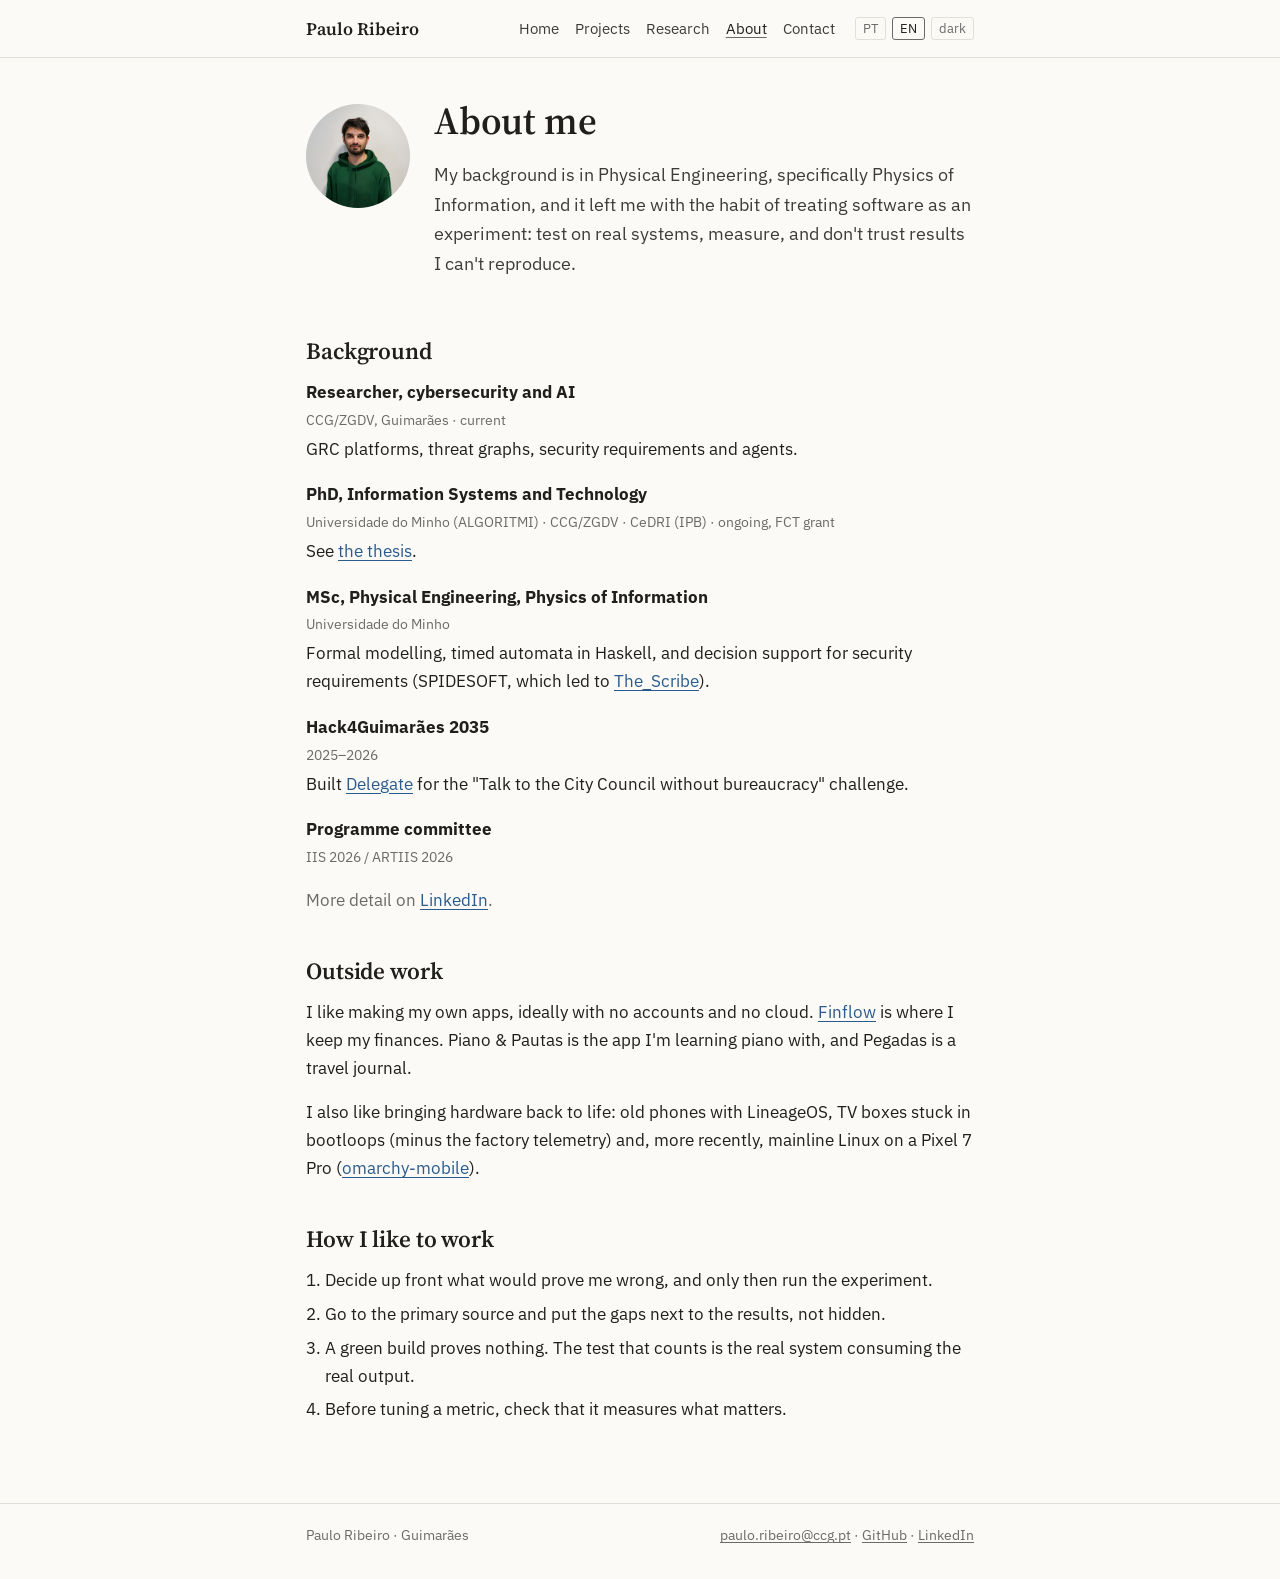
==== commit 5f71f503: "Simplify site: plainer layout, rewritten copy, drop generated SVG illustrations Co-Authored-By: Clau" ====
--- a/about.html
+++ b/about.html
@@ -3,214 +3,97 @@
 <head>
 <meta charset="utf-8">
 <meta name="viewport" content="width=device-width, initial-scale=1, viewport-fit=cover">
-<title>Sobre, CV &amp; Gostos — Paulo Ribeiro</title>
-<meta name="description" content="Percurso profissional, formação académica (Mestrado em Engenharia Física — Física da Informação e Doutoramento em TSI na UMinho), Hack4Guimarães 2035, competências e interesses de Paulo Ribeiro.">
+<title>Sobre — Paulo Ribeiro</title>
+<meta name="description" content="Percurso e interesses de Paulo Ribeiro.">
 <link rel="preconnect" href="https://fonts.googleapis.com">
 <link rel="preconnect" href="https://fonts.gstatic.com" crossorigin>
-<link rel="stylesheet" href="https://fonts.googleapis.com/css2?family=Bricolage+Grotesque:opsz,wght@12..96,500;12..96,700&family=IBM+Plex+Mono:wght@400;500;600&family=IBM+Plex+Sans:wght@400;500;600&display=swap">
+<link rel="stylesheet" href="https://fonts.googleapis.com/css2?family=IBM+Plex+Sans:ital,wght@0,400;0,600;1,400&family=Source+Serif+4:opsz,wght@8..60,600&display=swap">
 <link rel="stylesheet" href="styles.css">
 </head>
 <body>
 
 <header class="top">
   <div class="wrap">
-    <a href="index.html" class="brand" id="nav-brand">
-      <span class="brand-name">Paulo Ribeiro</span>
-      <span class="brand-tag">AI Integration · Agents · GRC · Systems</span>
-    </a>
-    <nav aria-label="Main navigation">
-      <a href="index.html" id="nav-home"><span lang="en">Overview &amp; Lab</span><span lang="pt">Visão Geral &amp; Lab</span></a>
-      <a href="projects.html" id="nav-projects"><span lang="en">Projects by Area (45)</span><span lang="pt">Projetos por Área (45)</span></a>
-      <a href="research.html" id="nav-research"><span lang="en">AI Research, Deucalion &amp; Thesis</span><span lang="pt">IA, Deucalion &amp; Tese</span></a>
-      <a href="about.html" id="nav-about" aria-current="page"><span lang="en">About, CV &amp; Interests</span><span lang="pt">Sobre, CV &amp; Gostos</span></a>
-      <a href="contact.html" id="nav-contact"><span lang="en">Contact</span><span lang="pt">Contacto</span></a>
+    <a href="index.html" class="brand">Paulo Ribeiro</a>
+    <nav aria-label="Menu">
+      <a href="index.html"><span lang="pt">Início</span><span lang="en">Home</span></a>
+      <a href="projects.html"><span lang="pt">Projetos</span><span lang="en">Projects</span></a>
+      <a href="research.html"><span lang="pt">Investigação</span><span lang="en">Research</span></a>
+      <a href="about.html" aria-current="page"><span lang="pt">Sobre</span><span lang="en">About</span></a>
+      <a href="contact.html"><span lang="pt">Contacto</span><span lang="en">Contact</span></a>
     </nav>
     <div class="controls">
-      <div class="switch" role="group" aria-label="Language">
-        <button type="button" id="lang-pt" data-lang="pt" aria-pressed="true">PT</button>
-        <button type="button" id="lang-en" data-lang="en" aria-pressed="false">EN</button>
-      </div>
-      <button type="button" class="theme-btn" id="theme-toggle" aria-label="Toggle theme">☾</button>
+      <button type="button" data-lang="pt" aria-pressed="true">PT</button>
+      <button type="button" data-lang="en" aria-pressed="false">EN</button>
+      <button type="button" id="theme-toggle">escuro</button>
     </div>
   </div>
 </header>
 
-<main>
-<div class="page-header">
-  <div class="wrap profile-header-grid">
-    <img src="assets/img/paulo-profile.jpg" alt="Paulo Ribeiro" class="profile-avatar">
-    <div>
-      <span class="eyebrow">
-        <span lang="en">Curriculum Vitae · Trajectory · Engineering Philosophy · Personal Interests</span>
-        <span lang="pt">Percurso Profissional · Formação · Filosofia de Trabalho · Gostos Pessoais</span>
-      </span>
-      <h1>
-        <span lang="en">About Me, Trajectory &amp; What I Like Building</span>
-        <span lang="pt">Sobre Mim, Percurso &amp; O Que Gosto de Construir</span>
-      </h1>
-      <p class="lede" lang="en" style="margin-bottom:0;">Trained in Physical Engineering (<em>Physics of Information</em>), I treat software, AI integration, and security as an experimental craft: test on real systems (from a Pixel 7 Pro to the Deucalion supercomputer), anchor claims to sources, and build tools that respect the person using them.</p>
-      <p class="lede" lang="pt" style="margin-bottom:0;">Com formação de base em Engenharia Física (<em>Física da Informação</em>), encaro a integração de IA, a cibersegurança e o software como uma ciência experimental: testar em sistemas reais (de um Pixel 7 Pro ao supercomputador Deucalion), ancorar afirmações às fontes e criar ferramentas que respeitam quem as usa.</p>
-    </div>
+<main class="page">
+<div class="wrap">
+<div class="intro">
+  <img src="assets/img/paulo-profile.jpg" alt="Paulo Ribeiro">
+  <div>
+    <h1><span lang="pt">Sobre mim</span><span lang="en">About me</span></h1>
+    <p class="lede" lang="pt">Venho da Engenharia Física, na área de Física da Informação, e ficou-me o hábito de tratar o software como uma experiência: testar em sistemas reais, medir, e não acreditar em resultados que não consigo reproduzir.</p>
+    <p class="lede" lang="en">My background is in Physical Engineering, specifically Physics of Information, and it left me with the habit of treating software as an experiment: test on real systems, measure, and don't trust results I can't reproduce.</p>
   </div>
 </div>
 
-<section id="experience">
-  <div class="wrap">
-    <div class="sec-head">
-      <h2><span lang="en">Experience, Education &amp; Hackathons</span><span lang="pt">Experiência, Formação &amp; Hackathons</span></h2>
-      <a class="btn" href="https://www.linkedin.com/in/paulo-ribeiro-/" target="_blank" rel="noopener">LinkedIn ↗</a>
-    </div>
-    <div class="timeline">
-      <div class="tl-item">
-        <div class="tl-head">
-          <h3 class="tl-role"><span lang="en">Cybersecurity &amp; AI Systems Researcher</span><span lang="pt">Investigador em Cibersegurança &amp; Sistemas de IA</span></h3>
-          <span class="tl-period"><span lang="en">Present</span><span lang="pt">Atualidade</span></span>
-        </div>
-        <p class="tl-org">CCG/ZGDV Institute · Software Engineering &amp; Data Intelligence · Guimarães</p>
-        <p class="tl-body" lang="en">Applied R&amp;D in AI integration, multi-agent orchestration, GRC platforms (NIS2, DORA, GDPR, CRA, AI Act, NIST CSF 2.0), threat graphs, and security requirements engineering.</p>
-        <p class="tl-body" lang="pt">I&amp;D aplicada em integração de IA, orquestração de agentes, plataformas de GRC (NIS2, DORA, GDPR, CRA, AI Act, NIST CSF 2.0), grafos de ameaças e requisitos de segurança.</p>
-      </div>
+<h2><span lang="pt">Percurso</span><span lang="en">Background</span></h2>
+<ul class="cv">
+  <li>
+    <strong><span lang="pt">Investigador em cibersegurança e IA</span><span lang="en">Researcher, cybersecurity and AI</span></strong>
+    <p class="meta">CCG/ZGDV, Guimarães · <span lang="pt">atual</span><span lang="en">current</span></p>
+    <span lang="pt">Plataformas de GRC, grafos de ameaças, requisitos de segurança e agentes.</span>
+    <span lang="en">GRC platforms, threat graphs, security requirements and agents.</span>
+  </li>
+  <li>
+    <strong><span lang="pt">Doutoramento em Tecnologias e Sistemas de Informação</span><span lang="en">PhD, Information Systems and Technology</span></strong>
+    <p class="meta">Universidade do Minho (ALGORITMI) · CCG/ZGDV · CeDRI (IPB) · <span lang="pt">em curso, bolsa FCT</span><span lang="en">ongoing, FCT grant</span></p>
+    <span lang="pt">Ver <a href="research.html#tese">a tese</a>.</span>
+    <span lang="en">See <a href="research.html#tese">the thesis</a>.</span>
+  </li>
+  <li>
+    <strong><span lang="pt">Mestrado em Engenharia Física, Física da Informação</span><span lang="en">MSc, Physical Engineering, Physics of Information</span></strong>
+    <p class="meta">Universidade do Minho</p>
+    <span lang="pt">Modelação formal, autómatos temporizados em Haskell e apoio à decisão em requisitos de segurança (SPIDESOFT, que deu origem ao <a href="https://github.com/pauloribeiro16/The_Scribe">The_Scribe</a>).</span>
+    <span lang="en">Formal modelling, timed automata in Haskell, and decision support for security requirements (SPIDESOFT, which led to <a href="https://github.com/pauloribeiro16/The_Scribe">The_Scribe</a>).</span>
+  </li>
+  <li>
+    <strong>Hack4Guimarães 2035</strong>
+    <p class="meta">2025–2026</p>
+    <span lang="pt">Fiz o <a href="https://github.com/pauloribeiro16/delegate">Delegate</a> para o desafio «Falar com a Câmara sem Burocracia».</span>
+    <span lang="en">Built <a href="https://github.com/pauloribeiro16/delegate">Delegate</a> for the "Talk to the City Council without bureaucracy" challenge.</span>
+  </li>
+  <li>
+    <strong><span lang="pt">Comissão de programa</span><span lang="en">Programme committee</span></strong>
+    <p class="meta">IIS 2026 / ARTIIS 2026</p>
+  </li>
+</ul>
+<p class="muted"><span lang="pt">Mais detalhe no <a href="https://www.linkedin.com/in/paulo-ribeiro-/">LinkedIn</a>.</span><span lang="en">More detail on <a href="https://www.linkedin.com/in/paulo-ribeiro-/">LinkedIn</a>.</span></p>
 
-      <div class="tl-item">
-        <div class="tl-head">
-          <h3 class="tl-role"><span lang="en">Hack4Guimarães 2035 &amp; Scientific Committee</span><span lang="pt">Hack4Guimarães 2035 &amp; Comunidade Científica</span></h3>
-          <span class="tl-period">2025 – 2026</span>
-        </div>
-        <p class="tl-org">Delegate (Henriques) · ARTIIS 2026 (IIS 2026 Program Committee)</p>
-        <p class="tl-body" lang="en">Creator of <strong>Delegate</strong> at the <strong>Hack4Guimarães 2035</strong> municipal innovation hackathon (challenge <em>"Talk to the City Council without Bureaucracy"</em>). Program Committee member at IIS 2026 / ARTIIS 2026.</p>
-        <p class="tl-body" lang="pt">Criador do <strong>Delegate</strong> (<em>Henriques</em> + Porta Agêntica MCP) no hackathon <strong>Hack4Guimarães 2035</strong> (desafio <em>«Falar com a Câmara sem Burocracia»</em>). Membro da Comissão de Programa do IIS 2026 / ARTIIS 2026.</p>
-      </div>
+<h2><span lang="pt">Fora do trabalho</span><span lang="en">Outside work</span></h2>
+<p lang="pt">Gosto de fazer as minhas próprias apps, de preferência sem contas nem nuvem. O <a href="https://github.com/pauloribeiro16/finflow">Finflow</a> é onde guardo as finanças. O Piano &amp; Pautas é a app com que estou a aprender piano, e o Pegadas é um diário de viagens.</p>
+<p lang="en">I like making my own apps, ideally with no accounts and no cloud. <a href="https://github.com/pauloribeiro16/finflow">Finflow</a> is where I keep my finances. Piano &amp; Pautas is the app I'm learning piano with, and Pegadas is a travel journal.</p>
+<p lang="pt">Também gosto de recuperar hardware: telemóveis antigos com LineageOS, TV boxes presas em bootloop (e sem a telemetria de fábrica) e, mais recentemente, Linux mainline num Pixel 7 Pro (<a href="https://github.com/pauloribeiro16/omarchy-mobile">omarchy-mobile</a>).</p>
+<p lang="en">I also like bringing hardware back to life: old phones with LineageOS, TV boxes stuck in bootloops (minus the factory telemetry) and, more recently, mainline Linux on a Pixel 7 Pro (<a href="https://github.com/pauloribeiro16/omarchy-mobile">omarchy-mobile</a>).</p>
 
-      <div class="tl-item">
-        <div class="tl-head">
-          <h3 class="tl-role"><span lang="en">MSc in Physical Engineering — Physics of Information</span><span lang="pt">Mestrado em Engenharia Física — Física da Informação</span></h3>
-          <span class="tl-period">Universidade do Minho</span>
-        </div>
-        <p class="tl-org"><span lang="en">School of Engineering / School of Sciences · Braga &amp; Guimarães</span><span lang="pt">Escola de Engenharia / Escola de Ciências · Braga &amp; Guimarães</span></p>
-        <p class="tl-body" lang="en">Specialized in <em>Physics of Information</em>, formal systems modelling, timed automata (Haskell), quantitative analysis, and decision support for security requirements (SPIDESOFT / <code>The_Scribe</code>).</p>
-        <p class="tl-body" lang="pt">Especialização em <em>Física da Informação</em>, modelação formal, autómatos temporizados (Haskell), análise quantitativa e apoio à decisão em requisitos de segurança (SPIDESOFT / <code>The_Scribe</code>).</p>
-      </div>
-
-      <div class="tl-item">
-        <div class="tl-head">
-          <h3 class="tl-role"><span lang="en">PhD in Information Systems and Technology (PDTSI)</span><span lang="pt">Doutoramento em Tecnologias e Sistemas de Informação (PDTSI)</span></h3>
-          <span class="tl-period"><span lang="en">In Progress · FCT Fellowship</span><span lang="pt">Em Curso · Bolsa FCT</span></span>
-        </div>
-        <p class="tl-org">Universidade do Minho (ALGORITMI) · CCG/ZGDV · CeDRI (IPB)</p>
-        <p class="tl-body" lang="en">FCT Non-Academic PhD Fellowship. Dissertation on extending the 4SRS methodology (AEGIS) and running controlled AI pipeline and agent experiments on the Deucalion supercomputer.</p>
-        <p class="tl-body" lang="pt">Bolsa FCT em Ambiente Não Académico. Tese focada na extensão do método 4SRS (AEGIS) e em ensaios controlados de pipelines e agentes no supercomputador Deucalion.</p>
-      </div>
-    </div>
-  </div>
-</section>
-
-<section id="interests">
-  <div class="wrap">
-    <div class="sec-head">
-      <h2><span lang="en">What I Like Building Outside Formal Research</span><span lang="pt">O Que Gosto de Construir e Explorar</span></h2>
-    </div>
-    <div class="visual-grid">
-      <article class="vcard">
-        <div class="vcard-media">
-          <img src="assets/img/piano-pegadas.svg" alt="Piano &amp; Pautas and Pegadas — Offline Personal Apps" loading="lazy">
-          <span class="zoom-hint">🔍 Zoom</span>
-        </div>
-        <div class="vcard-body">
-          <div class="thumb-row">
-            <button type="button" class="thumb-btn active" data-src="assets/img/piano-pegadas.svg"><img src="assets/img/piano-pegadas.svg" alt="Piano &amp; Pegadas"></button>
-            <button type="button" class="thumb-btn" data-src="assets/img/finflow-preview.svg"><img src="assets/img/finflow-preview.svg" alt="Finflow"></button>
-          </div>
-          <div class="vcard-top">
-            <h3><span lang="en">Offline Apps &amp; Learning Piano</span><span lang="pt">Apps Offline &amp; Aprender Piano</span></h3>
-          </div>
-          <p lang="en">I build my own daily tools so they stay 100% offline with zero accounts: <a href="https://github.com/pauloribeiro16/finflow" target="_blank" rel="noopener">Finflow</a> (encrypted finances), <em>Piano &amp; Pautas</em> (the synthesizer app I'm learning piano with), and <em>Pegadas</em> (travel journal).</p>
-          <p lang="pt">Construo as minhas próprias apps para funcionarem 100% offline e sem contas: <a href="https://github.com/pauloribeiro16/finflow" target="_blank" rel="noopener">Finflow</a> (finanças cifradas), <em>Piano &amp; Pautas</em> (a app com sintetizador local com que estou a aprender piano) e <em>Pegadas</em> (diário de viagens).</p>
-        </div>
-      </article>
-
-      <article class="vcard">
-        <div class="vcard-media">
-          <div class="phone-strip">
-            <img src="assets/img/omarchy-home.png" alt="Omarchy Mobile Home" loading="lazy">
-            <img src="assets/img/omarchy-quick.png" alt="Omarchy Mobile Quick Settings" loading="lazy">
-            <img src="assets/img/omarchy-keyboard.png" alt="Omarchy Mobile Keyboard" loading="lazy">
-            <img src="assets/img/omarchy-terminal.png" alt="Omarchy Mobile Terminal" loading="lazy">
-          </div>
-          <span class="zoom-hint">🔍 Zoom</span>
-        </div>
-        <div class="vcard-body">
-          <div class="vcard-top">
-            <h3><span lang="en">Hardware Rescue &amp; Mobile Linux</span><span lang="pt">Recuperar Hardware &amp; Linux em Telemóveis</span></h3>
-          </div>
-          <p lang="en">I rescue old phones with LineageOS, unbrick TV boxes and strip their telemetry, and port mainline Linux + Arch ARM + Hyprland onto a Pixel 7 Pro (<a href="https://github.com/pauloribeiro16/omarchy-mobile" target="_blank" rel="noopener">omarchy-mobile</a>).</p>
-          <p lang="pt">Recupero telemóveis antigos com LineageOS, salvo TV boxes de bootloops limpando a telemetria e porto Linux mainline + Arch ARM + Hyprland para o Pixel 7 Pro (<a href="https://github.com/pauloribeiro16/omarchy-mobile" target="_blank" rel="noopener">omarchy-mobile</a>).</p>
-        </div>
-      </article>
-
-      <article class="vcard">
-        <div class="vcard-media">
-          <img src="assets/img/delegate-header.png" alt="Delegate Hack4Guimarães 2035 &amp; Multi-Agent Debate" loading="lazy">
-          <span class="zoom-hint">🔍 Zoom</span>
-        </div>
-        <div class="vcard-body">
-          <div class="thumb-row">
-            <button type="button" class="thumb-btn active" data-src="assets/img/delegate-header.png"><img src="assets/img/delegate-header.png" alt="Delegate"></button>
-            <button type="button" class="thumb-btn" data-src="assets/img/financial-adviser.svg"><img src="assets/img/financial-adviser.svg" alt="Financial Adviser"></button>
-          </div>
-          <div class="vcard-top">
-            <h3><span lang="en">Civic Hackathons &amp; Adversarial Agents</span><span lang="pt">Hackathons Cívicos &amp; Agentes Contraditórios</span></h3>
-          </div>
-          <p lang="en">From <a href="https://github.com/pauloribeiro16/delegate" target="_blank" rel="noopener">Delegate</a> at Hack4Guimarães 2035 to 15 investor personas debating SEC filings (<a href="https://github.com/pauloribeiro16/financial-adviser" target="_blank" rel="noopener">financial-adviser</a>), I like AI that cites sources and admits when it doesn't know.</p>
-          <p lang="pt">Do <a href="https://github.com/pauloribeiro16/delegate" target="_blank" rel="noopener">Delegate</a> no Hack4Guimarães 2035 às 15 personas de investimento a debater relatórios SEC (<a href="https://github.com/pauloribeiro16/financial-adviser" target="_blank" rel="noopener">financial-adviser</a>), gosto de IA que cita fontes e sabe abster-se.</p>
-        </div>
-      </article>
-    </div>
-  </div>
-</section>
-
-<section id="method">
-  <div class="wrap">
-    <div class="sec-head">
-      <h2><span lang="en">Working Rules (How I Run Experiments)</span><span lang="pt">Regras de Trabalho &amp; Experimentação</span></h2>
-    </div>
-    <ul class="rules">
-      <li>
-        <strong><span lang="en">1. Decide what would prove me wrong first</span><span lang="pt">1. Decidir primeiro o que me provaria errado</span></strong>
-        <span lang="en">Write the falsifiable hypothesis and its falsifier before submitting the SLURM job or benchmark.</span>
-        <span lang="pt">Escrever a hipótese falsificável e o seu falsificador antes de lançar a experiência ou job SLURM.</span>
-      </li>
-      <li>
-        <strong><span lang="en">2. Evidence before opinion</span><span lang="pt">2. Evidência antes de opinião</span></strong>
-        <span lang="en">Verify in the primary source first and report gaps right next to the results.</span>
-        <span lang="pt">Verificar na fonte primária e relatar as lacunas ao lado dos resultados, nunca atrás deles.</span>
-      </li>
-      <li>
-        <strong><span lang="en">3. A green build is not proof</span><span lang="pt">3. Um build verde não é prova</span></strong>
-        <span lang="en">Passing unit tests with mocks is hygiene; the real test is the downstream system consuming the real output.</span>
-        <span lang="pt">Testes com mocks são higiene; o teste que conta é o sistema real a consumir o output real.</span>
-      </li>
-      <li>
-        <strong><span lang="en">4. Ask whether the metric measures the goal</span><span lang="pt">4. Perguntar se a métrica mede o objetivo</span></strong>
-        <span lang="en">Never tune a gate or rubric until it is clear that it measures what actually matters.</span>
-        <span lang="pt">Nunca afinar uma gate ou métrica sem ter a certeza de que mede o que realmente importa.</span>
-      </li>
-    </ul>
-  </div>
-</section>
+<h2><span lang="pt">Como gosto de trabalhar</span><span lang="en">How I like to work</span></h2>
+<ol>
+  <li><span lang="pt">Decidir antes o que me provaria errado, e só depois correr a experiência.</span><span lang="en">Decide up front what would prove me wrong, and only then run the experiment.</span></li>
+  <li><span lang="pt">Ir à fonte primária e pôr as lacunas ao lado dos resultados, não escondidas.</span><span lang="en">Go to the primary source and put the gaps next to the results, not hidden.</span></li>
+  <li><span lang="pt">Um build verde não prova nada. O teste que conta é o sistema real a usar o resultado real.</span><span lang="en">A green build proves nothing. The test that counts is the real system consuming the real output.</span></li>
+  <li><span lang="pt">Antes de afinar uma métrica, confirmar que ela mede o que interessa.</span><span lang="en">Before tuning a metric, check that it measures what matters.</span></li>
+</ol>
+</div>
 </main>
 
 <footer>
   <div class="wrap">
-    <div>© 2026 Paulo Ribeiro · Guimarães, Portugal</div>
-    <div class="footer-links">
-      <a href="index.html"><span lang="en">Overview</span><span lang="pt">Visão Geral</span></a>
-      <a href="projects.html"><span lang="en">Projects (45)</span><span lang="pt">Projetos (45)</span></a>
-      <a href="research.html"><span lang="en">AI, Deucalion &amp; Thesis</span><span lang="pt">IA, Deucalion &amp; Tese</span></a>
-      <a href="about.html"><span lang="en">About &amp; CV</span><span lang="pt">Sobre &amp; CV</span></a>
-      <a href="contact.html"><span lang="en">Contact</span><span lang="pt">Contacto</span></a>
-      <a href="https://www.linkedin.com/in/paulo-ribeiro-/" target="_blank" rel="noopener">LinkedIn ↗</a>
-      <a href="https://github.com/pauloribeiro16" target="_blank" rel="noopener">GitHub ↗</a>
-    </div>
+    <span>Paulo Ribeiro · Guimarães</span>
+    <span><a href="mailto:paulo.ribeiro@ccg.pt">paulo.ribeiro@ccg.pt</a> · <a href="https://github.com/pauloribeiro16">GitHub</a> · <a href="https://www.linkedin.com/in/paulo-ribeiro-/">LinkedIn</a></span>
   </div>
 </footer>
 
--- a/styles.css
+++ b/styles.css
@@ -1,1149 +1,290 @@
-/* ==========================================================================
-   Paulo Ribeiro — Visual Portfolio & Research Dossier
-   Visual-First, Concise Editorial / Technical Specification Design
-   ========================================================================== */
+/* Paulo Ribeiro — site pessoal */
 
 :root {
-  --paper: #eef1f4;
-  --surface: #f8fafb;
-  --surface-raised: #ffffff;
-  --ink: #0f1b2d;
-  --ink-secondary: #2c3a4f;
-  --muted: #526077;
-  --rule: #cdd5df;
-  --rule-subtle: #dde3ea;
-  --accent: #1746c9;
-  --accent-hover: #0f35a0;
-  --accent-soft: #dde6fb;
-  --open: #0d6b52;
-  --open-soft: #d7f2ea;
-  --closed: #8a5a12;
-  --closed-soft: #faecd8;
-  --display: "Bricolage Grotesque", "Arial Narrow", system-ui, sans-serif;
-  --body: "IBM Plex Sans", system-ui, -apple-system, "Segoe UI", sans-serif;
-  --mono: "IBM Plex Mono", ui-monospace, "SF Mono", Menlo, monospace;
-  --shadow-sm: 0 2px 6px rgba(15, 27, 45, 0.05);
-  --shadow-md: 0 10px 26px rgba(15, 27, 45, 0.1);
+  --paper: #fbfaf7;
+  --ink: #1f1f1d;
+  --ink-2: #3d3c39;
+  --muted: #6b6a66;
+  --rule: #e2dfd8;
+  --accent: #2a5b8c;
+  --accent-hover: #17406b;
+  --code-bg: #f0eee8;
+  --serif: "Source Serif 4", Georgia, "Times New Roman", serif;
+  --sans: "IBM Plex Sans", system-ui, -apple-system, "Segoe UI", sans-serif;
+  --mono: ui-monospace, "SF Mono", Menlo, Consolas, monospace;
 }
 
 @media (prefers-color-scheme: dark) {
   :root:not([data-theme="light"]) {
-    --paper: #0c1420;
-    --surface: #121c2b;
-    --surface-raised: #172336;
-    --ink: #e6ebf3;
-    --ink-secondary: #c4cfdf;
-    --muted: #94a2ba;
-    --rule: #26344a;
-    --rule-subtle: #1c283a;
-    --accent: #8fb0ff;
-    --accent-hover: #b4cbff;
-    --accent-soft: #1a2a4d;
-    --open: #5fd0ad;
-    --open-soft: #12332b;
-    --closed: #e0b060;
-    --closed-soft: #332714;
-    --shadow-sm: 0 2px 6px rgba(0, 0, 0, 0.3);
-    --shadow-md: 0 12px 28px rgba(0, 0, 0, 0.45);
+    --paper: #161614;
+    --ink: #e9e7e2;
+    --ink-2: #cfccc5;
+    --muted: #9a978f;
+    --rule: #2f2e2a;
+    --accent: #8db8e6;
+    --accent-hover: #b5d2f2;
+    --code-bg: #24231f;
     color-scheme: dark;
   }
 }
 
 :root[data-theme="dark"] {
-  --paper: #0c1420;
-  --surface: #121c2b;
-  --surface-raised: #172336;
-  --ink: #e6ebf3;
-  --ink-secondary: #c4cfdf;
-  --muted: #94a2ba;
-  --rule: #26344a;
-  --rule-subtle: #1c283a;
-  --accent: #8fb0ff;
-  --accent-hover: #b4cbff;
-  --accent-soft: #1a2a4d;
-  --open: #5fd0ad;
-  --open-soft: #12332b;
-  --closed: #e0b060;
-  --closed-soft: #332714;
-  --shadow-sm: 0 2px 6px rgba(0, 0, 0, 0.3);
-  --shadow-md: 0 12px 28px rgba(0, 0, 0, 0.45);
+  --paper: #161614;
+  --ink: #e9e7e2;
+  --ink-2: #cfccc5;
+  --muted: #9a978f;
+  --rule: #2f2e2a;
+  --accent: #8db8e6;
+  --accent-hover: #b5d2f2;
+  --code-bg: #24231f;
   color-scheme: dark;
 }
 
-*, *::before, *::after {
-  box-sizing: border-box;
-}
-
-html {
-  -webkit-text-size-adjust: 100%;
-  scroll-behavior: smooth;
-}
+*, *::before, *::after { box-sizing: border-box; }
+
+html { -webkit-text-size-adjust: 100%; }
 
 body {
   margin: 0;
   background: var(--paper);
   color: var(--ink);
-  font: 400 1rem/1.55 var(--body);
+  font: 400 1.0625rem/1.65 var(--sans);
   min-height: 100vh;
   display: flex;
   flex-direction: column;
 }
 
-main {
-  flex: 1;
-}
+main { flex: 1; }
 
 html[lang="en"] [lang="pt"],
-html[lang="pt"] [lang="en"] {
-  display: none !important;
-}
+html[lang="pt"] [lang="en"] { display: none !important; }
 
 .wrap {
-  max-width: 74rem;
+  max-width: 44rem;
   margin-inline: auto;
-  padding-left: max(22px, env(safe-area-inset-left, 0px));
-  padding-right: max(22px, env(safe-area-inset-right, 0px));
+  padding-left: max(18px, env(safe-area-inset-left, 0px));
+  padding-right: max(18px, env(safe-area-inset-right, 0px));
 }
 
 a {
   color: var(--accent);
-  text-underline-offset: 0.2em;
+  text-underline-offset: 0.18em;
   text-decoration-thickness: 1px;
-  transition: all 0.15s ease;
-}
-
-a:hover {
-  color: var(--accent-hover);
-  text-decoration-thickness: 2px;
-}
-
-:focus-visible {
-  outline: 2px solid var(--accent);
-  outline-offset: 3px;
-  border-radius: 2px;
-}
-
-/* ==========================================================================
-   Top Navigation Bar
-   ========================================================================== */
-
-.top {
-  position: sticky;
-  top: 0;
-  z-index: 50;
-  background: var(--paper);
-  border-bottom: 1px solid var(--rule);
-}
+}
+
+a:hover { color: var(--accent-hover); }
+
+:focus-visible { outline: 2px solid var(--accent); outline-offset: 2px; }
+
+code {
+  font: 0.88em var(--mono);
+  background: var(--code-bg);
+  padding: 0.05em 0.3em;
+  border-radius: 3px;
+}
+
+h1, h2, h3 {
+  font-family: var(--serif);
+  font-weight: 600;
+  line-height: 1.2;
+  letter-spacing: -0.005em;
+}
+
+h1 { font-size: clamp(1.9rem, 5vw, 2.4rem); margin: 0 0 1rem; }
+h2 { font-size: 1.45rem; margin: 2.75rem 0 0.75rem; }
+h3 { font-size: 1.15rem; margin: 1.75rem 0 0.35rem; }
+
+p { margin: 0 0 1rem; }
+
+ul, ol { padding-left: 1.2rem; margin: 0 0 1rem; }
+li { margin-bottom: 0.35rem; }
+
+/* Topo */
+
+.top { border-bottom: 1px solid var(--rule); }
 
 .top .wrap {
   display: flex;
   flex-wrap: wrap;
   align-items: center;
-  gap: 0.65rem 1.5rem;
-  padding-block: 0.8rem;
-}
-
-.top .brand {
-  display: flex;
-  align-items: baseline;
-  gap: 0.65rem;
+  gap: 0.5rem 1.25rem;
+  padding-block: 1rem;
+}
+
+.brand {
+  font: 600 1.1rem var(--serif);
+  color: var(--ink);
+  text-decoration: none;
   margin-right: auto;
+}
+
+.top nav { display: flex; flex-wrap: wrap; gap: 0.25rem 1rem; }
+
+.top nav a {
+  color: var(--ink-2);
   text-decoration: none;
+  font-size: 0.95rem;
+}
+
+.top nav a:hover { color: var(--accent); }
+
+.top nav a[aria-current="page"] {
   color: var(--ink);
-}
-
-.top .brand-name {
-  font: 700 1.05rem var(--display);
-  letter-spacing: -0.02em;
-}
-
-.top .brand-tag {
-  font: 400 0.75rem var(--mono);
+  text-decoration: underline;
+  text-decoration-color: var(--muted);
+}
+
+.controls { display: flex; gap: 0.35rem; }
+
+.controls button {
+  font: 0.8rem var(--sans);
   color: var(--muted);
-}
-
-.top nav {
-  display: flex;
-  flex-wrap: wrap;
-  align-items: center;
-  gap: 0.25rem 0.35rem;
-}
-
-.top nav a {
-  color: var(--ink-secondary);
-  text-decoration: none;
-  font: 500 0.88rem var(--body);
-  padding: 0.35rem 0.65rem;
-  border-radius: 4px;
-  border: 1px solid transparent;
-}
-
-.top nav a:hover {
-  color: var(--accent);
-  background: var(--surface);
-}
-
-.top nav a[aria-current="page"] {
-  color: var(--accent);
-  background: var(--accent-soft);
-  border-color: var(--rule);
-  font-weight: 600;
-}
-
-.controls {
-  display: flex;
-  align-items: center;
-  gap: 0.5rem;
-}
-
-.switch {
-  display: inline-flex;
-  gap: 0.2rem;
-}
-
-.switch button,
-.theme-btn {
-  font: 500 0.75rem var(--mono);
-  letter-spacing: 0.05em;
-  color: var(--muted);
-  background: var(--surface);
+  background: none;
   border: 1px solid var(--rule);
   border-radius: 3px;
-  padding: 0.3rem 0.55rem;
+  padding: 0.15rem 0.45rem;
   cursor: pointer;
 }
 
-.switch button:hover,
-.theme-btn:hover {
-  color: var(--ink);
-  border-color: var(--ink-secondary);
-}
-
-.switch button[aria-pressed="true"] {
-  color: var(--paper);
-  background: var(--ink);
-  border-color: var(--ink);
-}
-
-/* ==========================================================================
-   Hero & Page Headers (Compact & Visual)
-   ========================================================================== */
-
-.hero .wrap {
+.controls button:hover { color: var(--ink); }
+
+.controls button[aria-pressed="true"] { color: var(--ink); border-color: var(--muted); }
+
+/* Conteúdo */
+
+.page { padding-block: 2.5rem 1rem; }
+
+.intro {
   display: grid;
-  grid-template-columns: minmax(0, 7fr) minmax(0, 5fr);
-  gap: 2rem 3rem;
-  padding-block: 3rem 2.5rem;
-  align-items: center;
-}
-
-.page-header {
-  border-bottom: 1px solid var(--rule);
-}
-
-.page-header .wrap {
-  padding-block: 2.25rem 1.85rem;
-}
-
-.eyebrow {
-  font: 500 0.76rem var(--mono);
-  letter-spacing: 0.07em;
-  text-transform: uppercase;
-  color: var(--accent);
-  margin: 0 0 0.55rem;
+  grid-template-columns: 6.5rem minmax(0, 1fr);
+  gap: 1.5rem;
+  align-items: start;
+}
+
+.intro img {
+  width: 6.5rem;
+  height: 6.5rem;
+  border-radius: 50%;
+  object-fit: cover;
+  margin-top: 0.35rem;
+}
+
+.intro h1 { margin-top: 0; }
+
+.lede { font-size: 1.12rem; color: var(--ink-2); }
+
+.muted, .meta { color: var(--muted); }
+
+.meta { font-size: 0.9rem; margin: 0 0 0.5rem; }
+
+hr { border: 0; border-top: 1px solid var(--rule); margin: 2.5rem 0; }
+
+/* Lista de trabalhos */
+
+.entry { padding-block: 1.5rem; border-top: 1px solid var(--rule); }
+.entry:first-of-type { border-top: 0; padding-top: 0.5rem; }
+.entry h3 { margin-top: 0; }
+.entry h3 a { color: var(--ink); text-decoration-color: var(--rule); }
+.entry h3 a:hover { color: var(--accent); text-decoration-color: currentColor; }
+.entry p:last-child { margin-bottom: 0; }
+
+figure { margin: 1rem 0 1.25rem; }
+
+figure img {
   display: block;
-}
-
-.hero h1 {
-  font: 700 clamp(2.1rem, 4.6vw, 3.6rem)/1.03 var(--display);
-  letter-spacing: -0.03em;
-  margin: 0 0 1rem;
-  text-wrap: balance;
-}
-
-.page-header h1 {
-  font: 700 clamp(1.9rem, 4vw, 2.9rem)/1.05 var(--display);
-  letter-spacing: -0.03em;
-  margin: 0 0 0.65rem;
-}
-
-.lede {
-  font-size: 1.08rem;
-  line-height: 1.5;
-  color: var(--ink-secondary);
-  max-width: 39rem;
-  margin: 0 0 1rem;
-}
-
-.where {
-  font: 400 0.82rem/1.5 var(--mono);
-  color: var(--muted);
-  margin: 0;
-}
-
-.hero-actions {
-  display: flex;
-  flex-wrap: wrap;
-  gap: 0.6rem;
-  margin-top: 1.25rem;
-}
-
-.btn {
-  display: inline-flex;
-  align-items: center;
-  gap: 0.4rem;
-  font: 500 0.86rem var(--body);
-  padding: 0.52rem 0.95rem;
+  width: 100%;
+  height: auto;
+  border: 1px solid var(--rule);
   border-radius: 4px;
-  text-decoration: none;
-  border: 1px solid var(--rule);
-  background: var(--surface-raised);
-  color: var(--ink);
-  box-shadow: var(--shadow-sm);
-  cursor: pointer;
-}
-
-.btn:hover {
-  border-color: var(--accent);
-  color: var(--accent);
-  text-decoration: none;
-}
-
-.btn-primary {
-  background: var(--accent);
-  color: #ffffff;
-  border-color: var(--accent);
-}
-
-:root[data-theme="dark"] .btn-primary {
-  color: #0c1420;
-}
-
-@media (prefers-color-scheme: dark) {
-  :root:not([data-theme="light"]) .btn-primary {
-    color: #0c1420;
-  }
-}
-
-.btn-primary:hover {
-  background: var(--accent-hover);
-  border-color: var(--accent-hover);
-  color: #ffffff;
-}
-
-/* ==========================================================================
-   Recruiter Snapshot Bar
-   ========================================================================== */
-
-.snapshot-bar {
-  border-top: 1px solid var(--rule);
-  border-bottom: 1px solid var(--rule);
-  background: var(--surface);
-}
-
-.snapshot-grid {
+  cursor: zoom-in;
+}
+
+figcaption { font-size: 0.85rem; color: var(--muted); margin-top: 0.4rem; }
+
+.phones {
   display: grid;
   grid-template-columns: repeat(4, minmax(0, 1fr));
-  gap: 1rem 1.75rem;
-  padding-block: 1.35rem;
-}
-
-.snap-item {
-  border-left: 2px solid var(--accent);
-  padding-left: 0.85rem;
-}
-
-.snap-label {
-  font: 500 0.7rem var(--mono);
-  letter-spacing: 0.07em;
-  text-transform: uppercase;
-  color: var(--muted);
-  display: block;
-  margin-bottom: 0.2rem;
-}
-
-.snap-value {
-  font: 600 0.92rem/1.3 var(--body);
-  color: var(--ink);
-  display: block;
-}
-
-.snap-sub {
-  font: 400 0.78rem/1.35 var(--body);
-  color: var(--muted);
-  display: block;
-  margin-top: 0.15rem;
-}
-
-/* ==========================================================================
-   Thesis 3-Layer Stack
-   ========================================================================== */
-
-.stack {
-  display: grid;
-  gap: 7px;
+  gap: 0.5rem;
+}
+
+.phones img { border-radius: 6px; }
+
+/* Lista de projetos */
+
+.projects { list-style: none; padding: 0; }
+
+.projects li {
+  padding-block: 0.75rem;
+  border-top: 1px solid var(--rule);
   margin: 0;
 }
 
-.stack figcaption {
-  font: 500 0.72rem var(--mono);
-  letter-spacing: 0.08em;
-  text-transform: uppercase;
-  color: var(--muted);
-  margin-bottom: 0.3rem;
-}
-
-.layer {
-  display: grid;
-  grid-template-columns: 2.25rem minmax(0, 1fr);
-  gap: 0.65rem;
-  align-items: baseline;
-  padding: 0.8rem 0.95rem;
-  background: var(--surface);
-  border: 1px solid var(--rule);
-  border-radius: 4px;
-  box-shadow: var(--shadow-sm);
-}
-
-.layer b {
-  font: 600 0.8rem var(--mono);
-  color: var(--accent);
-}
-
-.layer strong {
-  display: block;
-  font: 700 0.98rem/1.2 var(--display);
-}
-
-.layer span.d {
-  display: block;
-  font-size: 0.82rem;
-  line-height: 1.4;
-  color: var(--muted);
-  margin-top: 0.15rem;
-}
-
-.layer.l3 { margin-inline: 6%; }
-.layer.l2 { margin-inline: 3%; }
-
-/* ==========================================================================
-   Visual Cards Grid (Image + Short Text + Tags)
-   ========================================================================== */
-
-section {
-  border-top: 1px solid var(--rule);
-}
-
-section > .wrap {
-  padding-block: 2.75rem;
-}
-
-.sec-head {
-  display: flex;
-  flex-wrap: wrap;
-  justify-content: space-between;
-  align-items: baseline;
-  gap: 0.75rem;
-  margin-bottom: 1.5rem;
-}
-
-h2 {
-  font: 700 1.5rem/1.15 var(--display);
-  letter-spacing: -0.02em;
-  margin: 0;
-}
-
-.sec-note {
-  font-size: 0.88rem;
-  color: var(--muted);
-  margin: 0;
-}
-
-.visual-grid {
-  display: grid;
-  grid-template-columns: repeat(3, minmax(0, 1fr));
-  gap: 1.25rem;
-}
-
-.visual-grid.cols-2 {
-  grid-template-columns: repeat(2, minmax(0, 1fr));
-}
-
-.vcard {
-  background: var(--surface-raised);
-  border: 1px solid var(--rule);
-  border-radius: 6px;
-  overflow: hidden;
-  display: flex;
-  flex-direction: column;
-  box-shadow: var(--shadow-sm);
-  transition: transform 0.15s ease, box-shadow 0.15s ease, border-color 0.15s ease;
-}
-
-.vcard:hover {
-  transform: translateY(-2px);
-  box-shadow: var(--shadow-md);
-  border-color: var(--accent);
-}
-
-.vcard[hidden] {
-  display: none !important;
-}
-
-.vcard-media {
-  position: relative;
-  aspect-ratio: 16 / 9.5;
-  background: #0b1320;
+.projects li:first-child { border-top: 0; }
+.projects .name { font-weight: 600; }
+.projects .stack { display: block; font-size: 0.85rem; color: var(--muted); margin-top: 0.15rem; }
+
+/* Tabelas */
+
+table {
+  width: 100%;
+  border-collapse: collapse;
+  font-size: 0.93rem;
+  margin: 0.5rem 0 1.25rem;
+}
+
+th, td {
+  text-align: left;
+  padding: 0.45rem 0.6rem 0.45rem 0;
   border-bottom: 1px solid var(--rule);
-  overflow: hidden;
-  cursor: zoom-in;
-}
-
-.vcard-media img {
-  width: 100%;
-  height: 100%;
-  object-fit: cover;
-  object-position: top center;
-  display: block;
-  transition: transform 0.25s ease;
-}
-
-.vcard-media:hover img {
-  transform: scale(1.03);
-}
-
-/* Phone strip inside a card (e.g. Omarchy Mobile 4 screenshots) */
-.phone-strip {
-  display: grid;
-  grid-template-columns: repeat(4, 1fr);
-  gap: 6px;
-  padding: 8px 12px;
-  height: 100%;
-  background: #090d16;
-  align-items: center;
-}
-
-.phone-strip img {
-  width: 100%;
-  height: 100%;
-  max-height: 165px;
-  object-fit: contain;
-  border-radius: 4px;
-}
-
-.zoom-hint {
-  position: absolute;
-  bottom: 6px;
-  right: 8px;
-  font: 500 0.68rem var(--mono);
-  padding: 0.15rem 0.45rem;
-  border-radius: 3px;
-  background: rgba(12, 20, 32, 0.82);
-  color: #e6ebf3;
-  border: 1px solid rgba(255, 255, 255, 0.15);
-  pointer-events: none;
-}
-
-.vcard-body {
-  padding: 1rem 1.15rem 1.15rem;
-  display: flex;
-  flex-direction: column;
-  flex: 1;
-  gap: 0.45rem;
-}
-
-.vcard-top {
-  display: flex;
-  justify-content: space-between;
-  align-items: flex-start;
-  gap: 0.5rem;
-}
-
-.vcard h3,
-.vcard h4 {
-  font: 700 1.12rem/1.25 var(--display);
-  letter-spacing: -0.01em;
-  margin: 0;
-}
-
-.vcard h3 a,
-.vcard h4 a {
-  color: var(--ink);
-  text-decoration: none;
-}
-
-.vcard h3 a:hover,
-.vcard h4 a:hover {
-  color: var(--accent);
-}
-
-.vcard h3 a::after,
-.vcard h4 a::after {
-  content: " ↗";
-  font: 400 0.85em var(--mono);
-  color: var(--accent);
-}
-
-.vcard p {
-  margin: 0;
-  font-size: 0.88rem;
-  line-height: 1.45;
-  color: var(--ink-secondary);
-  flex: 1;
-}
-
-/* Gallery thumbs inside a card */
-.thumb-row {
-  display: flex;
-  gap: 0.4rem;
-  margin-top: 0.25rem;
-}
-
-.thumb-btn {
-  padding: 0;
-  border: 1px solid var(--rule);
-  border-radius: 3px;
-  background: #0b1320;
-  width: 48px;
-  height: 30px;
-  overflow: hidden;
-  cursor: pointer;
-  opacity: 0.75;
-  transition: opacity 0.15s ease, border-color 0.15s ease;
-}
-
-.thumb-btn:hover,
-.thumb-btn.active {
-  opacity: 1;
-  border-color: var(--accent);
-}
-
-.thumb-btn img {
-  width: 100%;
-  height: 100%;
-  object-fit: cover;
-}
-
-.proj-tags {
-  display: flex;
-  flex-wrap: wrap;
-  gap: 0.3rem;
-  margin-top: 0.35rem;
-}
-
-.proj-tags span {
-  font: 400 0.7rem var(--mono);
-  padding: 0.12rem 0.45rem;
-  background: var(--surface);
-  border: 1px solid var(--rule);
-  color: var(--muted);
-  border-radius: 3px;
-}
-
-.vis {
-  display: inline-flex;
-  align-items: center;
-  font: 500 0.68rem var(--mono);
-  padding: 0.1rem 0.42rem;
-  border-radius: 3px;
-  white-space: nowrap;
-}
-
-.vis::before {
-  content: "";
-  display: inline-block;
-  width: 0.4rem;
-  height: 0.4rem;
-  border-radius: 50%;
-  margin-right: 0.32rem;
-  background: currentColor;
-}
-
-.vis.pub {
-  color: var(--open);
-  background: var(--open-soft);
-}
-
-.vis.priv {
-  color: var(--closed);
-  background: var(--closed-soft);
-}
-
-/* ==========================================================================
-   Filter Bar & Compact Archive Cards
-   ========================================================================== */
-
-.filter-bar {
-  background: var(--surface);
-  border-bottom: 1px solid var(--rule);
-  padding-block: 0.9rem;
-  position: sticky;
-  top: 51px;
-  z-index: 40;
-}
-
-.filter-controls {
-  display: flex;
-  flex-wrap: wrap;
-  align-items: center;
-  justify-content: space-between;
-  gap: 0.75rem 1rem;
-}
-
-.filter-tabs {
-  display: flex;
-  flex-wrap: wrap;
-  gap: 0.35rem;
-}
-
-.filter-btn {
-  font: 500 0.75rem var(--mono);
-  padding: 0.34rem 0.65rem;
-  border: 1px solid var(--rule);
-  background: var(--paper);
-  color: var(--ink-secondary);
-  border-radius: 3px;
-  cursor: pointer;
-}
-
-.filter-btn:hover {
-  border-color: var(--accent);
-  color: var(--accent);
-}
-
-.filter-btn[aria-pressed="true"] {
-  background: var(--ink);
-  color: var(--paper);
-  border-color: var(--ink);
-}
-
-.search-box {
-  display: flex;
-  align-items: center;
-  flex: 1;
-  max-width: 17rem;
-}
-
-.search-input {
-  width: 100%;
-  font: 400 0.82rem var(--mono);
-  padding: 0.36rem 0.65rem;
-  border: 1px solid var(--rule);
-  border-radius: 3px;
-  background: var(--paper);
-  color: var(--ink);
-}
-
-.group + .group {
-  margin-top: 2.75rem;
-}
-
-.group-header {
-  display: flex;
-  flex-wrap: wrap;
-  align-items: baseline;
-  justify-content: space-between;
-  gap: 0.5rem;
-  border-bottom: 2px solid var(--ink);
-  padding-bottom: 0.4rem;
-  margin-bottom: 1.1rem;
-}
-
-.group h3 {
-  font: 600 0.82rem var(--mono);
-  letter-spacing: 0.08em;
-  text-transform: uppercase;
-  color: var(--ink);
-  margin: 0;
-}
-
-.group-count {
-  font: 400 0.74rem var(--mono);
-  color: var(--muted);
-}
-
-.archive-grid {
-  display: grid;
-  grid-template-columns: repeat(3, minmax(0, 1fr));
-  gap: 0.85rem;
-  margin-top: 1rem;
-}
-
-.archive-card {
-  background: var(--surface);
-  border: 1px solid var(--rule);
-  padding: 0.85rem 1rem;
-  border-radius: 5px;
-  display: flex;
-  flex-direction: column;
-  justify-content: space-between;
-  gap: 0.45rem;
-}
-
-.archive-card[hidden] {
-  display: none !important;
-}
-
-.archive-card h4 {
-  font: 700 0.98rem/1.25 var(--display);
-  margin: 0;
-}
-
-.archive-card h4 a {
-  color: var(--ink);
-  text-decoration: none;
-}
-
-.archive-card h4 a:hover {
-  color: var(--accent);
-}
-
-.archive-card h4 a::after {
-  content: " ↗";
-  font: 400 0.85em var(--mono);
-  color: var(--accent);
-}
-
-.archive-card p {
-  margin: 0;
-  font-size: 0.83rem;
-  line-height: 1.4;
-  color: var(--muted);
-}
-
-.archive-card .archive-meta {
-  font: 400 0.7rem var(--mono);
-  color: var(--muted);
-  display: flex;
-  justify-content: space-between;
-  border-top: 1px solid var(--rule-subtle);
-  padding-top: 0.4rem;
-}
-
-/* ==========================================================================
-   Timeline, Skills & Rules (Concise Visual Boxes)
-   ========================================================================== */
-
-.timeline {
-  display: grid;
-  grid-template-columns: repeat(2, minmax(0, 1fr));
-  gap: 1rem;
-}
-
-.tl-item {
-  background: var(--surface);
-  border: 1px solid var(--rule);
-  padding: 1.1rem 1.25rem;
-  border-radius: 5px;
-}
-
-.tl-head {
-  display: flex;
-  flex-wrap: wrap;
-  justify-content: space-between;
-  align-items: baseline;
-  gap: 0.4rem;
-  margin-bottom: 0.3rem;
-}
-
-.tl-role {
-  font: 700 1.05rem/1.25 var(--display);
-  margin: 0;
-}
-
-.tl-period {
-  font: 500 0.72rem var(--mono);
-  color: var(--accent);
-}
-
-.tl-org {
-  font: 600 0.84rem var(--body);
-  color: var(--muted);
-  margin: 0 0 0.45rem;
-}
-
-.tl-body {
-  font-size: 0.88rem;
-  line-height: 1.45;
-  color: var(--ink-secondary);
-  margin: 0;
-}
-
-.skills-grid,
-.rules,
-.contact-grid {
-  list-style: none;
-  margin: 0;
-  padding: 0;
-  display: grid;
-  grid-template-columns: repeat(2, minmax(0, 1fr));
-  gap: 1rem;
-}
-
-.skill-box,
-.rules li,
-.contact-card {
-  background: var(--surface);
-  border: 1px solid var(--rule);
-  padding: 1.1rem 1.25rem;
-  border-radius: 5px;
-}
-
-.skill-box h3,
-.rules strong {
-  display: block;
-  font: 700 1.02rem/1.25 var(--display);
-  margin: 0 0 0.3rem;
-}
-
-.skill-box p,
-.rules span,
-.contact-card p {
-  font-size: 0.86rem;
-  line-height: 1.45;
-  color: var(--muted);
-  margin: 0 0 0.6rem;
-}
-
-.rules span {
-  margin: 0;
-  display: block;
-}
-
-.contact-card .label {
-  font: 500 0.72rem var(--mono);
-  text-transform: uppercase;
-  letter-spacing: 0.07em;
-  color: var(--muted);
-  display: block;
-  margin-bottom: 0.25rem;
-}
-
-.contact-card a {
-  font: 700 1.1rem/1.25 var(--display);
-  word-break: break-word;
-  display: inline-block;
-  margin-bottom: 0.3rem;
-}
-
-/* ==========================================================================
-   Lightbox Modal for Clicking Any Screenshot
-   ========================================================================== */
+  vertical-align: top;
+}
+
+th { font-weight: 600; }
+
+.table-wrap { overflow-x: auto; }
+
+/* CV */
+
+.cv { list-style: none; padding: 0; }
+.cv li { margin-bottom: 1.1rem; }
+.cv strong { display: block; }
+.cv .meta { margin: 0.1rem 0 0.2rem; }
+
+/* Lightbox */
 
 .lightbox {
   position: fixed;
   inset: 0;
   z-index: 200;
-  background: rgba(8, 13, 22, 0.9);
-  display: flex;
-  flex-direction: column;
+  background: rgba(10, 10, 9, 0.88);
+  display: flex;
   align-items: center;
   justify-content: center;
-  padding: 1.5rem;
-}
-
-.lightbox[hidden] {
-  display: none !important;
-}
-
-.lightbox img {
-  max-width: 94vw;
-  max-height: 82vh;
-  border-radius: 6px;
-  border: 1px solid #334155;
-  background: #0c1420;
-  box-shadow: 0 20px 50px rgba(0, 0, 0, 0.6);
-}
-
-.lightbox-bar {
-  margin-top: 0.85rem;
-  display: flex;
-  align-items: center;
-  gap: 1.25rem;
-  color: #e6ebf3;
-  font: 400 0.85rem var(--mono);
-}
-
-.lightbox-close {
-  font: 600 0.78rem var(--mono);
-  padding: 0.35rem 0.75rem;
-  border-radius: 4px;
-  border: 1px solid #475569;
-  background: #1e293b;
-  color: #ffffff;
-  cursor: pointer;
-}
-
-/* ==========================================================================
-   Interactive Area Pills, Purpose Badges & Profile Header
-   ========================================================================== */
-
-.area-pills {
-  display: flex;
-  flex-wrap: wrap;
-  gap: 0.45rem;
-  margin: 1rem 0 1.35rem;
-}
-
-.area-pill {
-  font: 500 0.78rem var(--mono);
-  padding: 0.42rem 0.8rem;
-  border-radius: 999px;
-  border: 1px solid var(--rule);
-  background: var(--surface-raised);
-  color: var(--ink-secondary);
-  cursor: pointer;
-  transition: all 0.15s ease;
-}
-
-.area-pill:hover {
-  border-color: var(--accent);
-  color: var(--accent);
-}
-
-.area-pill[aria-pressed="true"] {
-  background: var(--accent);
-  color: #ffffff;
-  border-color: var(--accent);
-}
-
-:root[data-theme="dark"] .area-pill[aria-pressed="true"] {
-  color: #0c1420;
-}
-
-@media (prefers-color-scheme: dark) {
-  :root:not([data-theme="light"]) .area-pill[aria-pressed="true"] {
-    color: #0c1420;
-  }
-}
-
-.purpose-line {
-  font: 500 0.78rem/1.4 var(--body);
-  padding: 0.4rem 0.6rem;
-  border-left: 3px solid var(--accent);
-  background: var(--accent-soft);
-  color: var(--ink);
-  border-radius: 0 4px 4px 0;
-  margin-bottom: 0.15rem;
-}
-
-.purpose-line b {
-  font: 600 0.72rem var(--mono);
-  text-transform: uppercase;
-  letter-spacing: 0.05em;
-  color: var(--accent);
-  margin-right: 0.3rem;
-}
-
-.scope-pill {
-  font: 600 0.66rem var(--mono);
-  text-transform: uppercase;
-  letter-spacing: 0.05em;
-  padding: 0.18rem 0.48rem;
-  border-radius: 3px;
-  background: var(--accent-soft);
-  color: var(--accent);
-  white-space: nowrap;
-}
-
-.scope-pill.beyond {
-  background: rgba(13, 107, 82, 0.14);
-  color: var(--open);
-}
-
-.scope-pill.hpc {
-  background: rgba(138, 90, 18, 0.16);
-  color: var(--closed);
-}
-
-.profile-header-grid {
-  display: grid;
-  grid-template-columns: 7.5rem minmax(0, 1fr);
-  gap: 1.5rem;
-  align-items: center;
-}
-
-.profile-avatar {
-  width: 7.5rem;
-  height: 7.5rem;
-  border-radius: 50%;
-  object-fit: cover;
-  border: 2px solid var(--accent);
-  box-shadow: var(--shadow-card);
-}
-
-/* Footer */
-footer {
-  border-top: 1px solid var(--rule);
-  background: var(--surface);
-  margin-top: 2rem;
-}
+  padding: 1rem;
+  cursor: zoom-out;
+}
+
+.lightbox[hidden] { display: none !important; }
+
+.lightbox img { max-width: 96vw; max-height: 90vh; border-radius: 4px; }
+
+/* Rodapé */
+
+footer { border-top: 1px solid var(--rule); margin-top: 3rem; }
 
 footer .wrap {
-  padding-block: 1.5rem 2rem;
+  padding-block: 1.25rem 2rem;
+  font-size: 0.85rem;
+  color: var(--muted);
   display: flex;
   flex-wrap: wrap;
   justify-content: space-between;
-  align-items: center;
-  gap: 1rem;
-  font: 400 0.76rem var(--mono);
-  color: var(--muted);
-}
-
-footer .footer-links {
-  display: flex;
-  flex-wrap: wrap;
-  gap: 1.1rem;
-}
-
-footer .footer-links a {
-  color: var(--muted);
-  text-decoration: none;
-}
-
-footer .footer-links a:hover {
-  color: var(--accent);
-}
-
-/* Responsive Breakpoints */
-@media (max-width: 62rem) {
-  .visual-grid {
-    grid-template-columns: repeat(2, minmax(0, 1fr));
-  }
-  .archive-grid {
-    grid-template-columns: repeat(2, minmax(0, 1fr));
-  }
-}
-
-@media (max-width: 48rem) {
-  .hero .wrap,
-  .visual-grid,
-  .visual-grid.cols-2,
-  .timeline,
-  .skills-grid,
-  .rules,
-  .contact-grid,
-  .archive-grid,
-  .profile-header-grid {
-    grid-template-columns: minmax(0, 1fr);
-  }
-  .snapshot-grid {
-    grid-template-columns: repeat(2, minmax(0, 1fr));
-  }
-  .layer.l3,
-  .layer.l2 {
-    margin-inline: 0;
-  }
-  .filter-bar {
-    position: static;
-  }
-}
-
-@media (max-width: 32rem) {
-  .snapshot-grid {
-    grid-template-columns: minmax(0, 1fr);
-  }
-  .top .brand-tag {
-    display: none;
-  }
-}
+  gap: 0.5rem 1rem;
+}
+
+footer a { color: var(--muted); }
+
+@media (max-width: 34rem) {
+  .intro { grid-template-columns: minmax(0, 1fr); gap: 1rem; }
+  .phones { grid-template-columns: repeat(2, minmax(0, 1fr)); }
+}
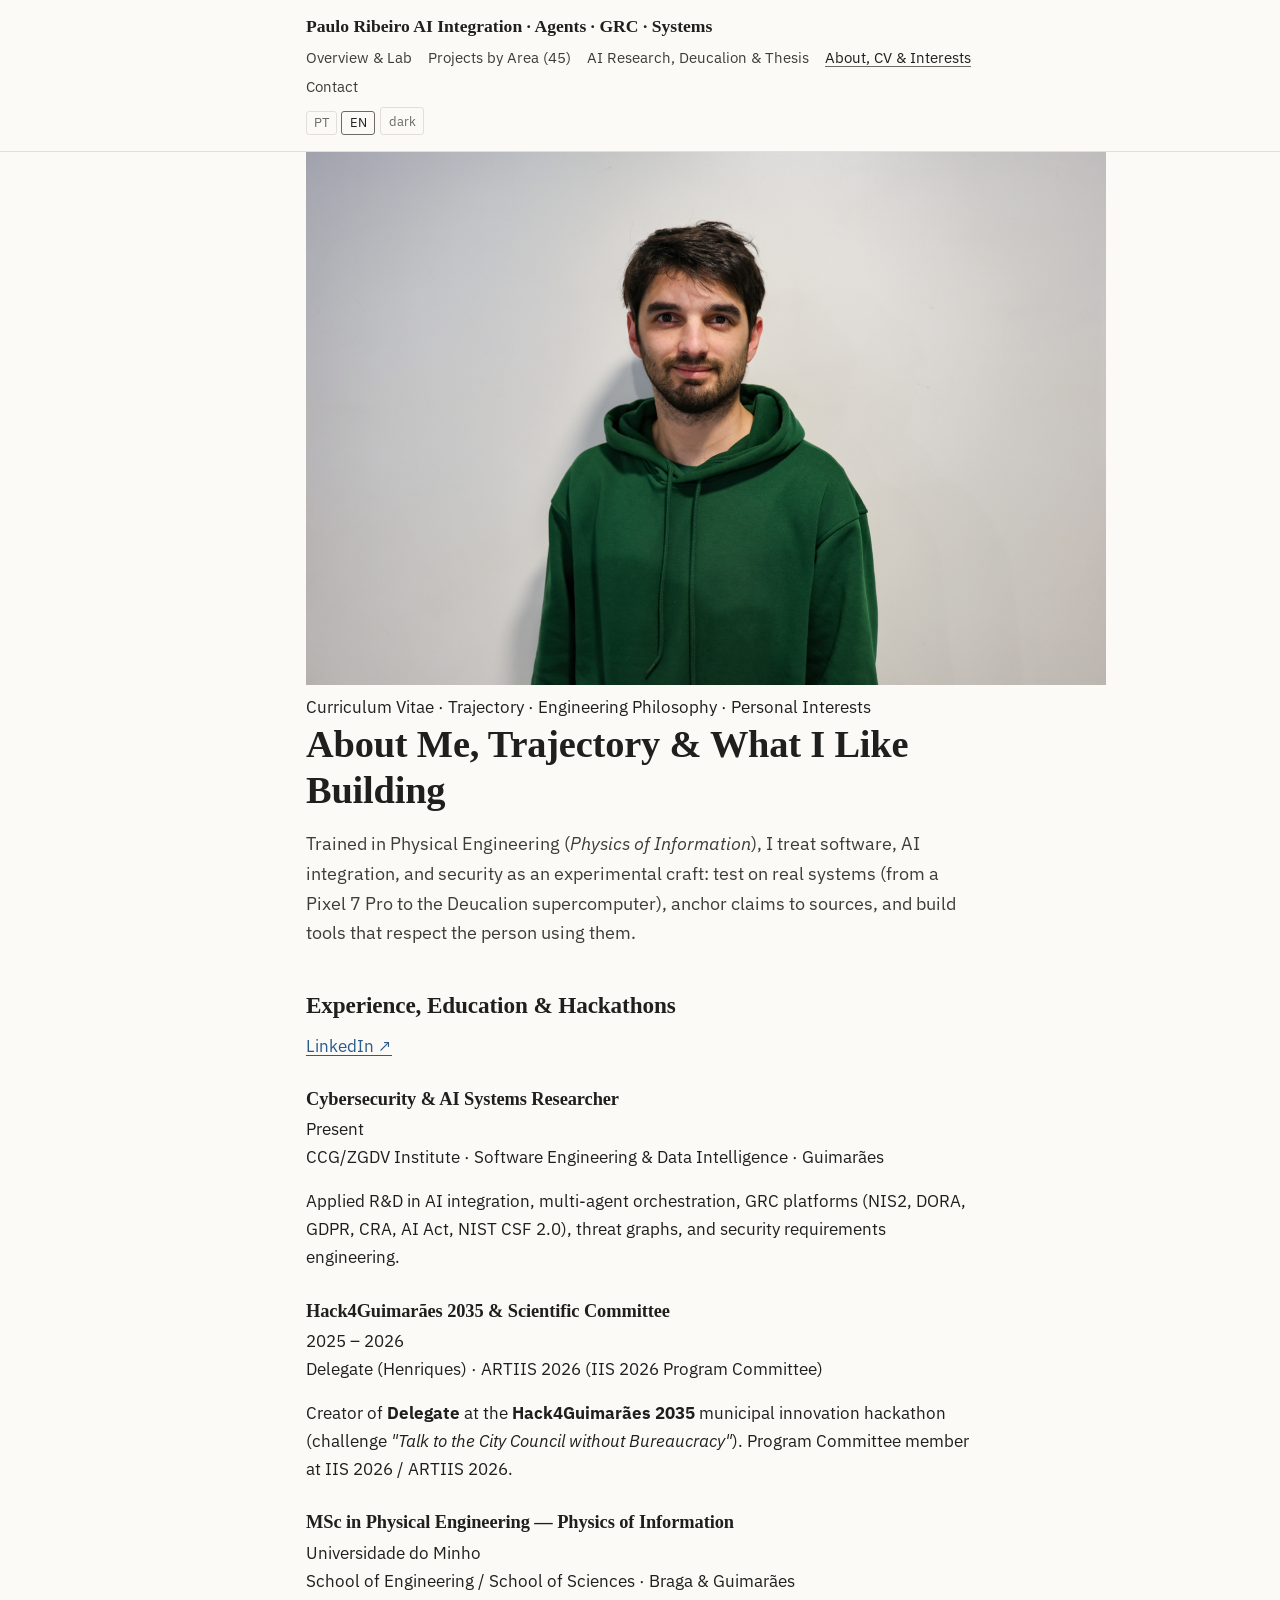
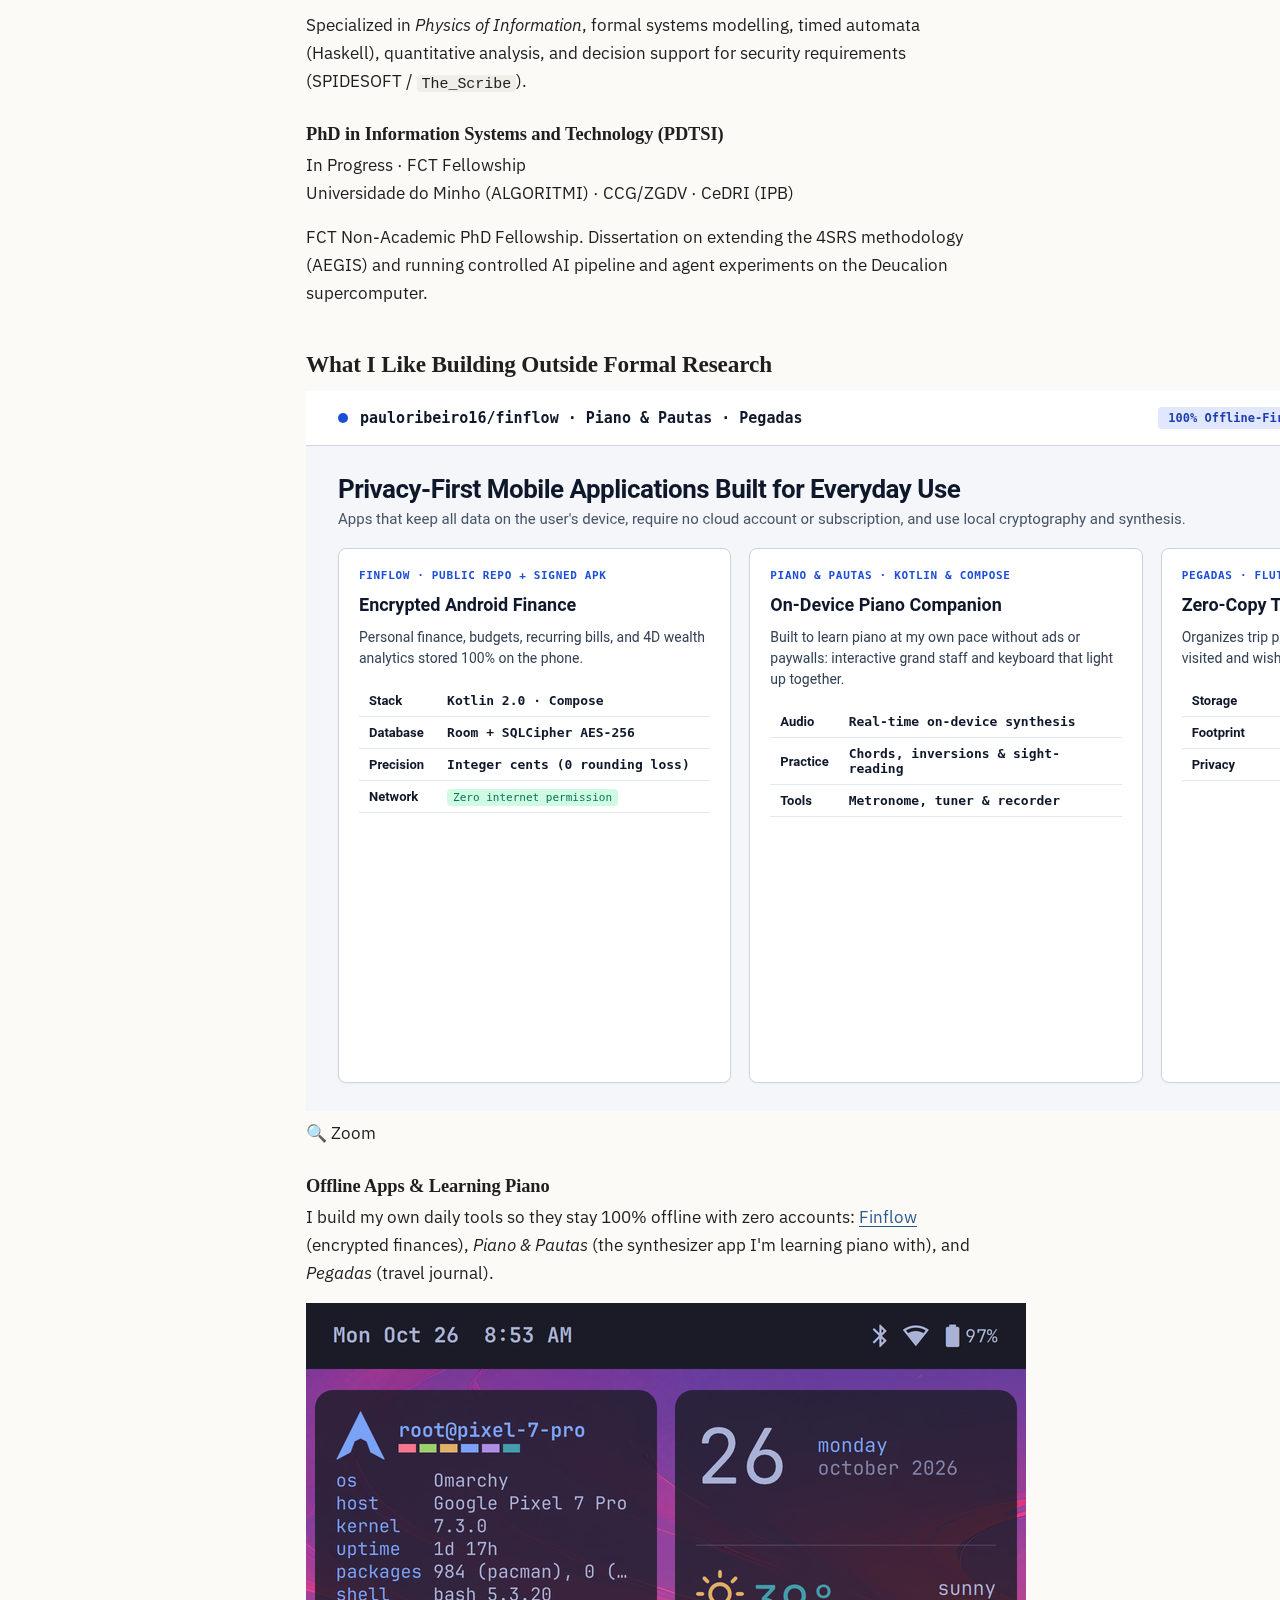
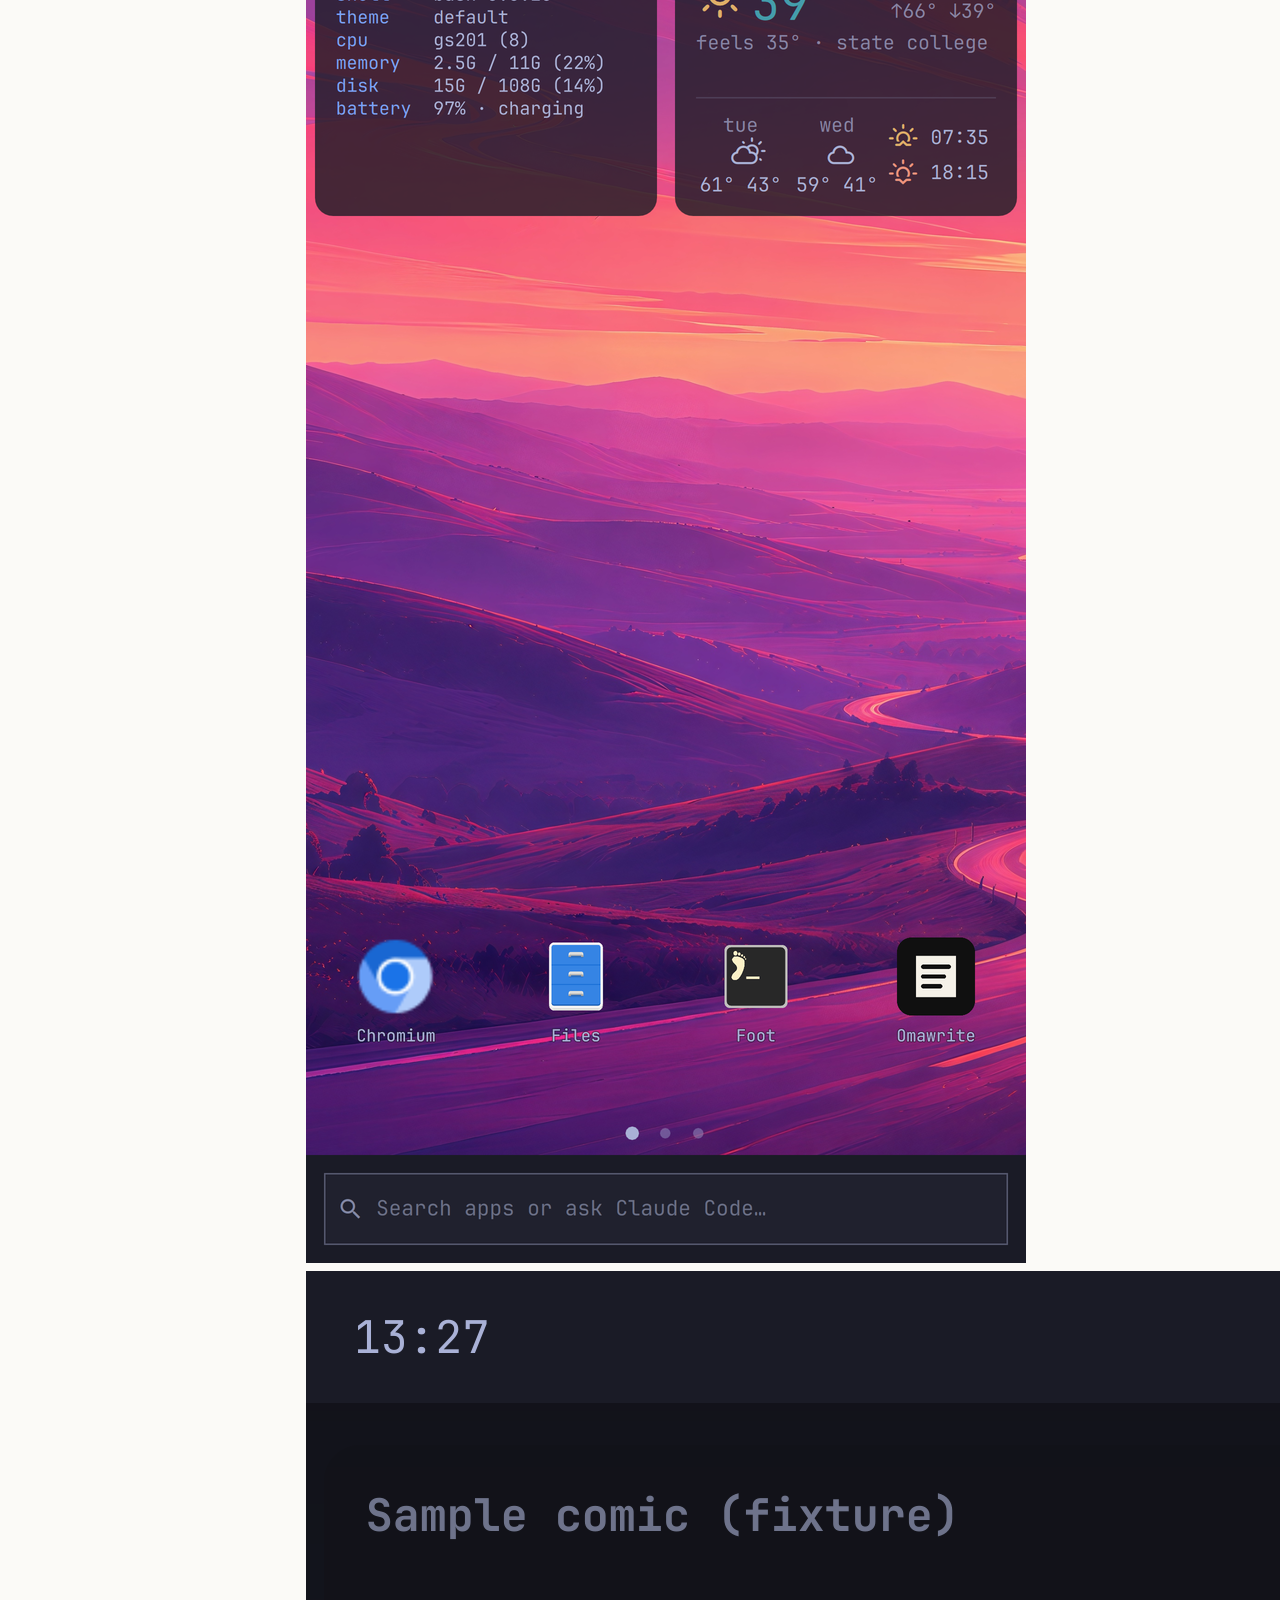
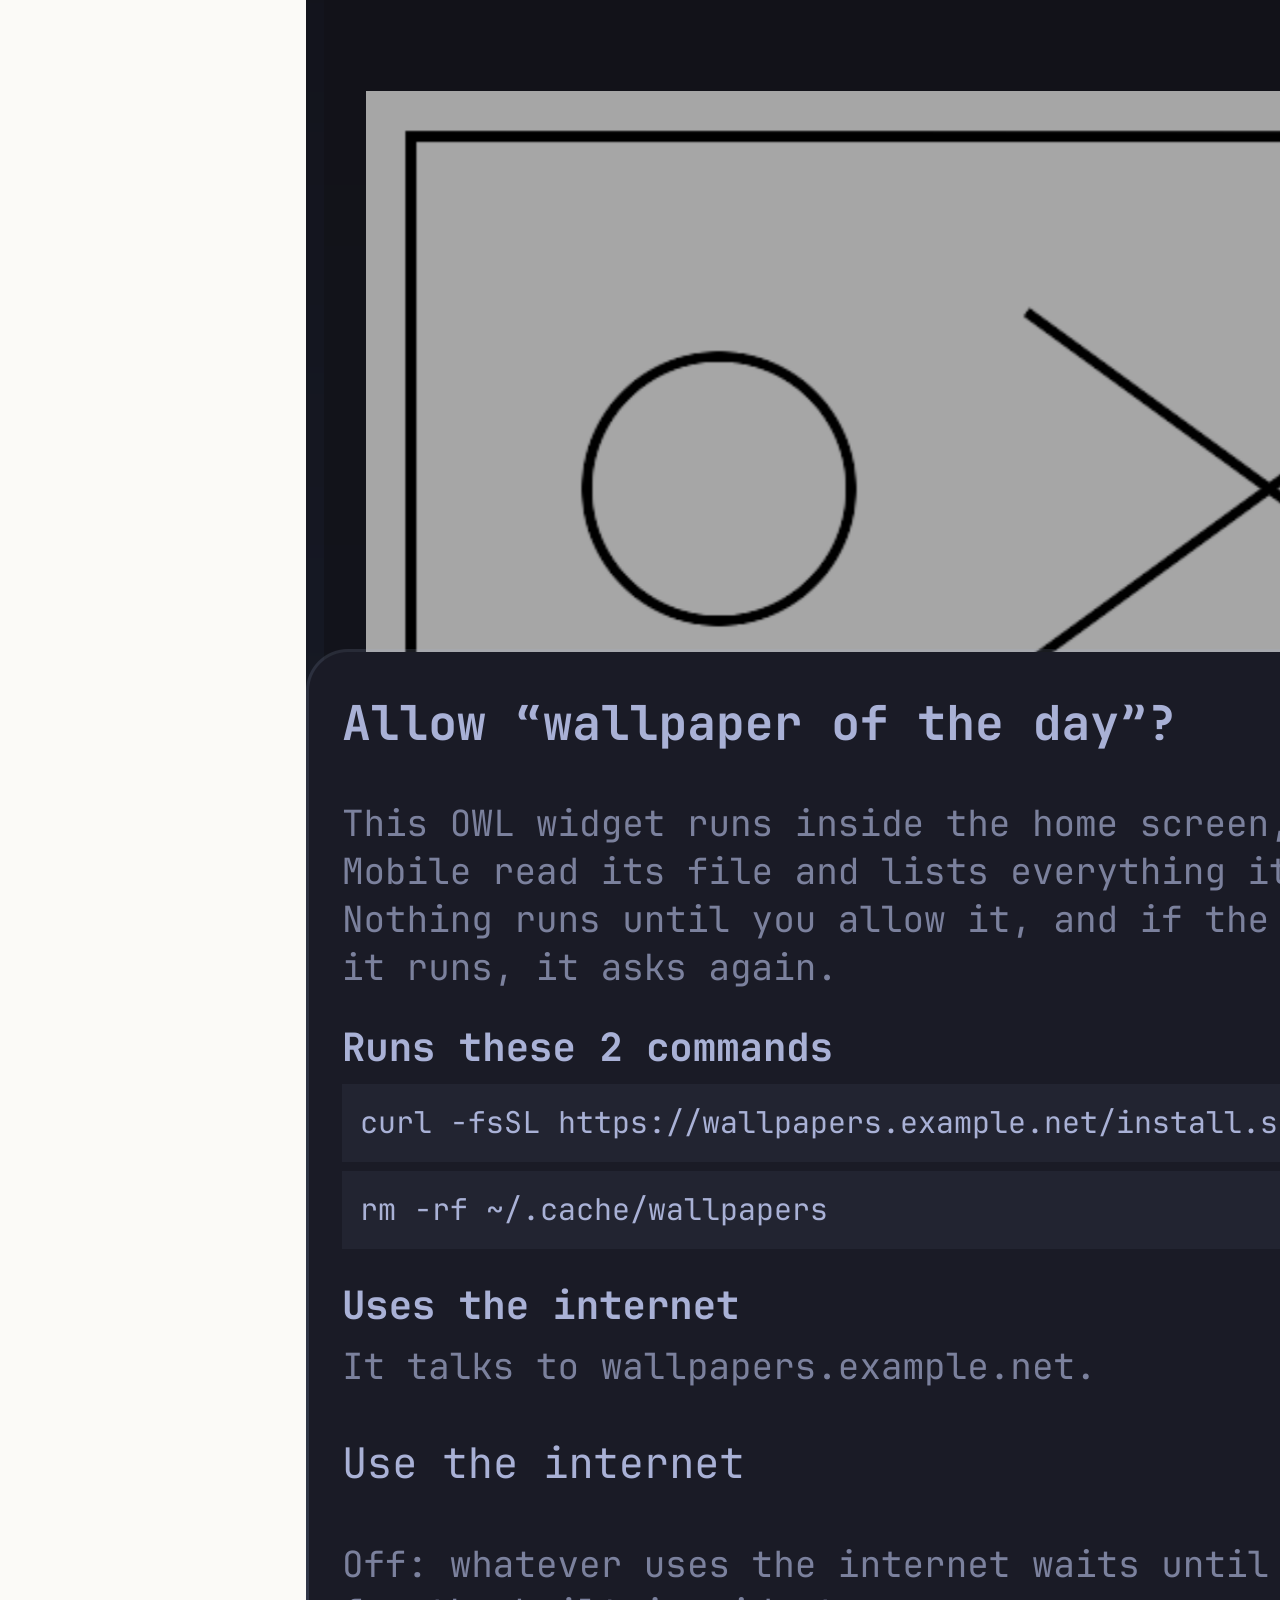
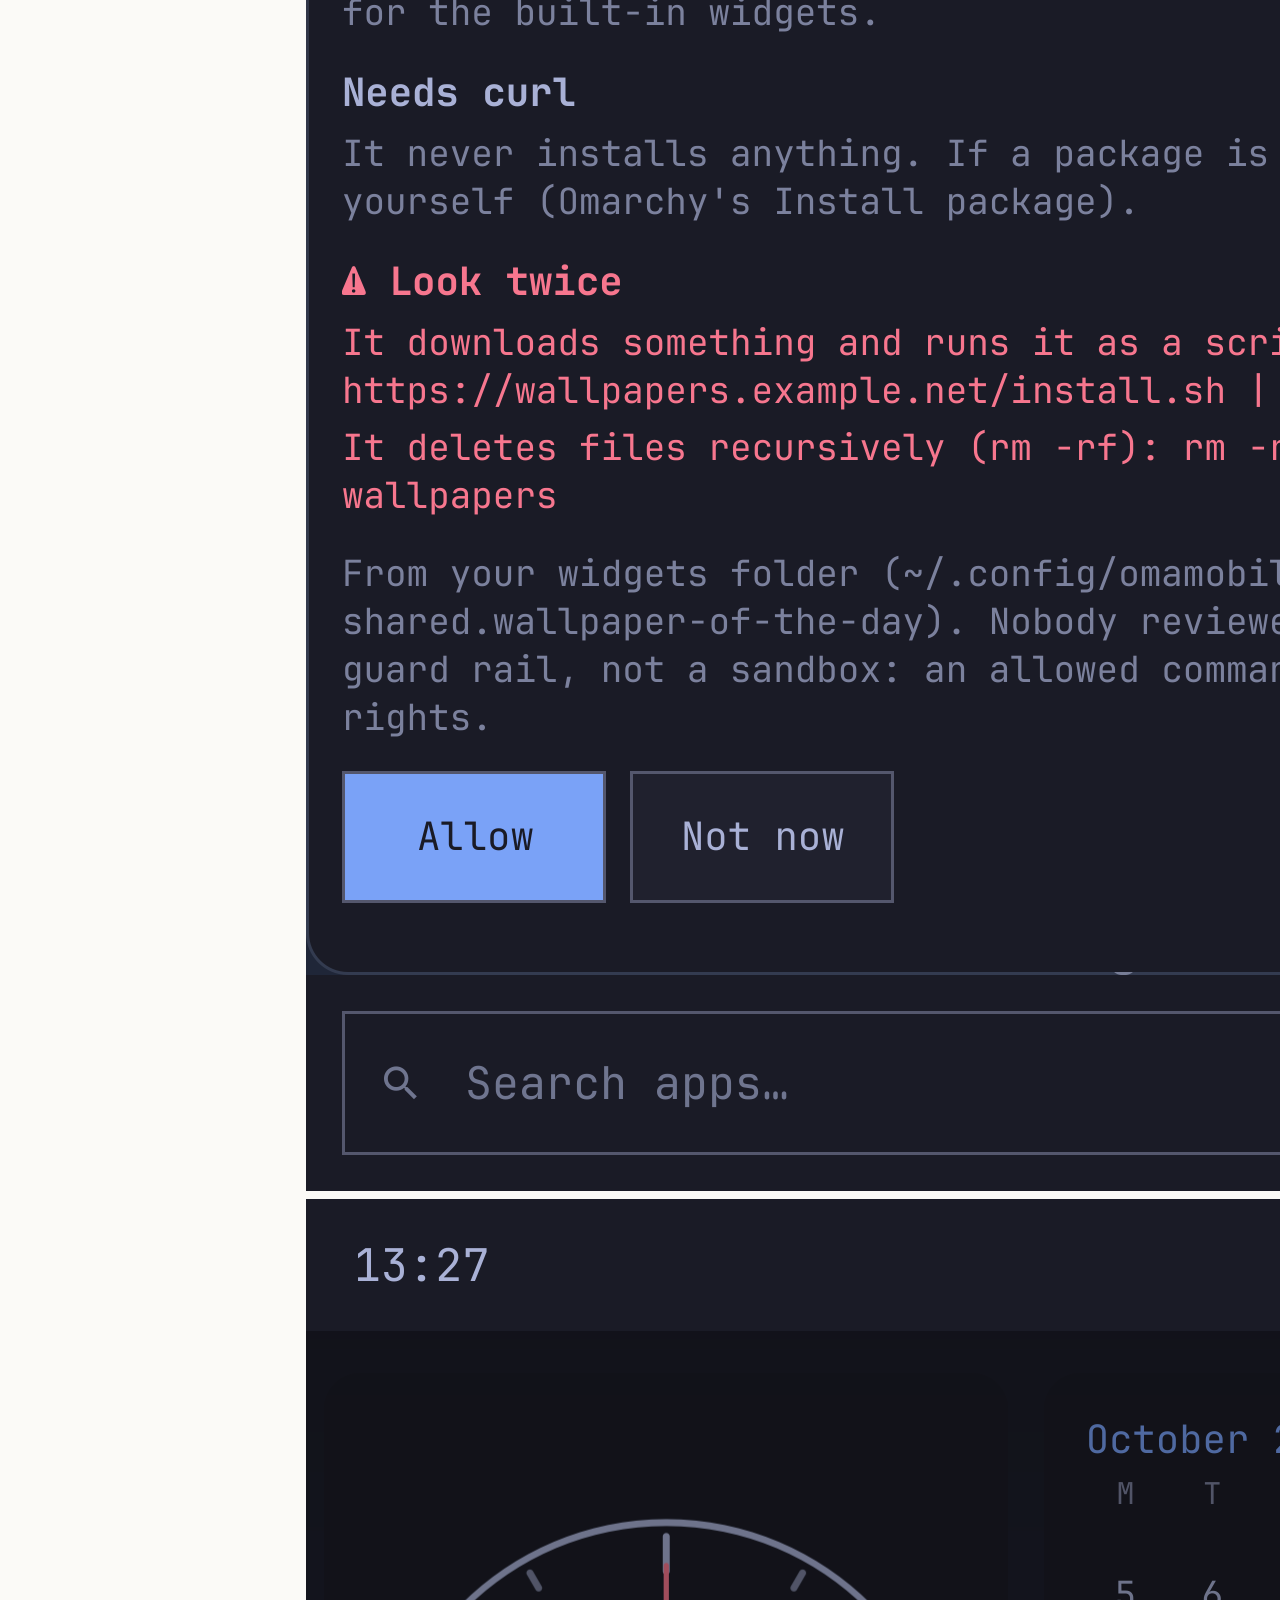
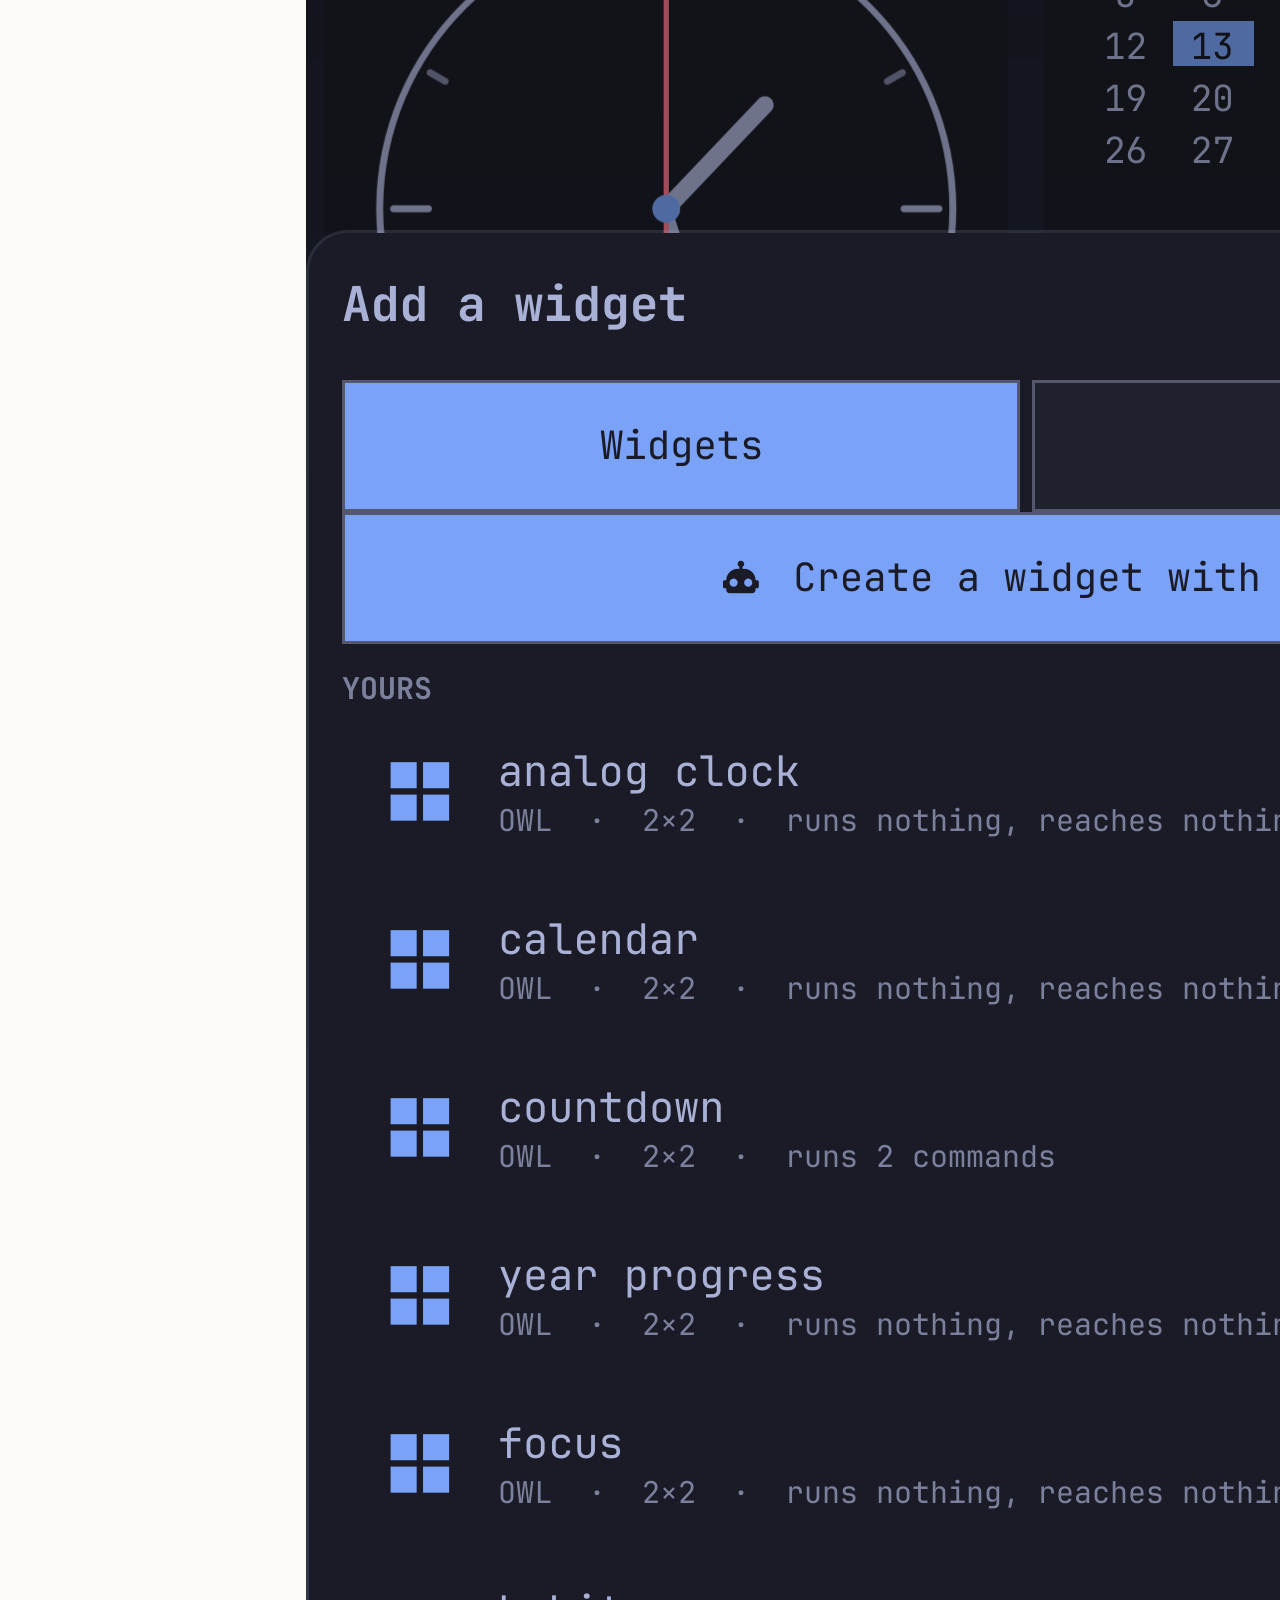
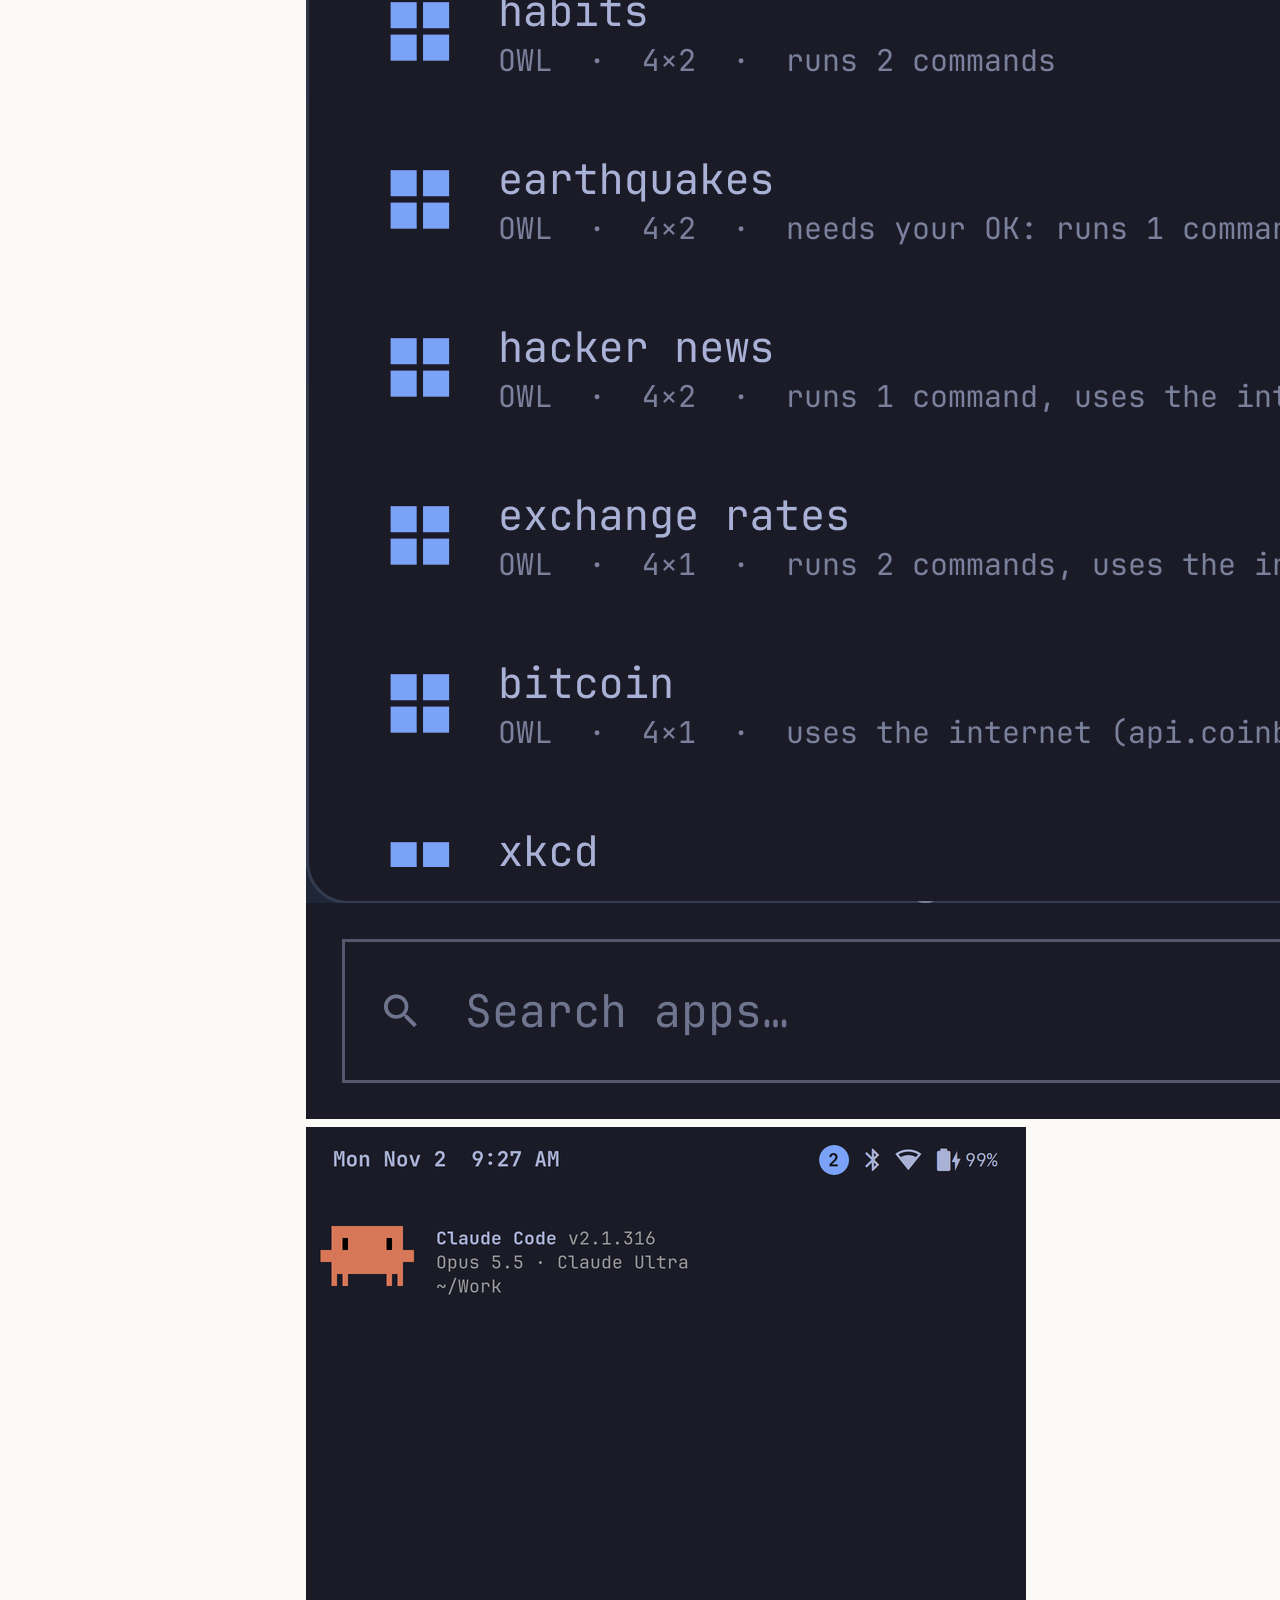
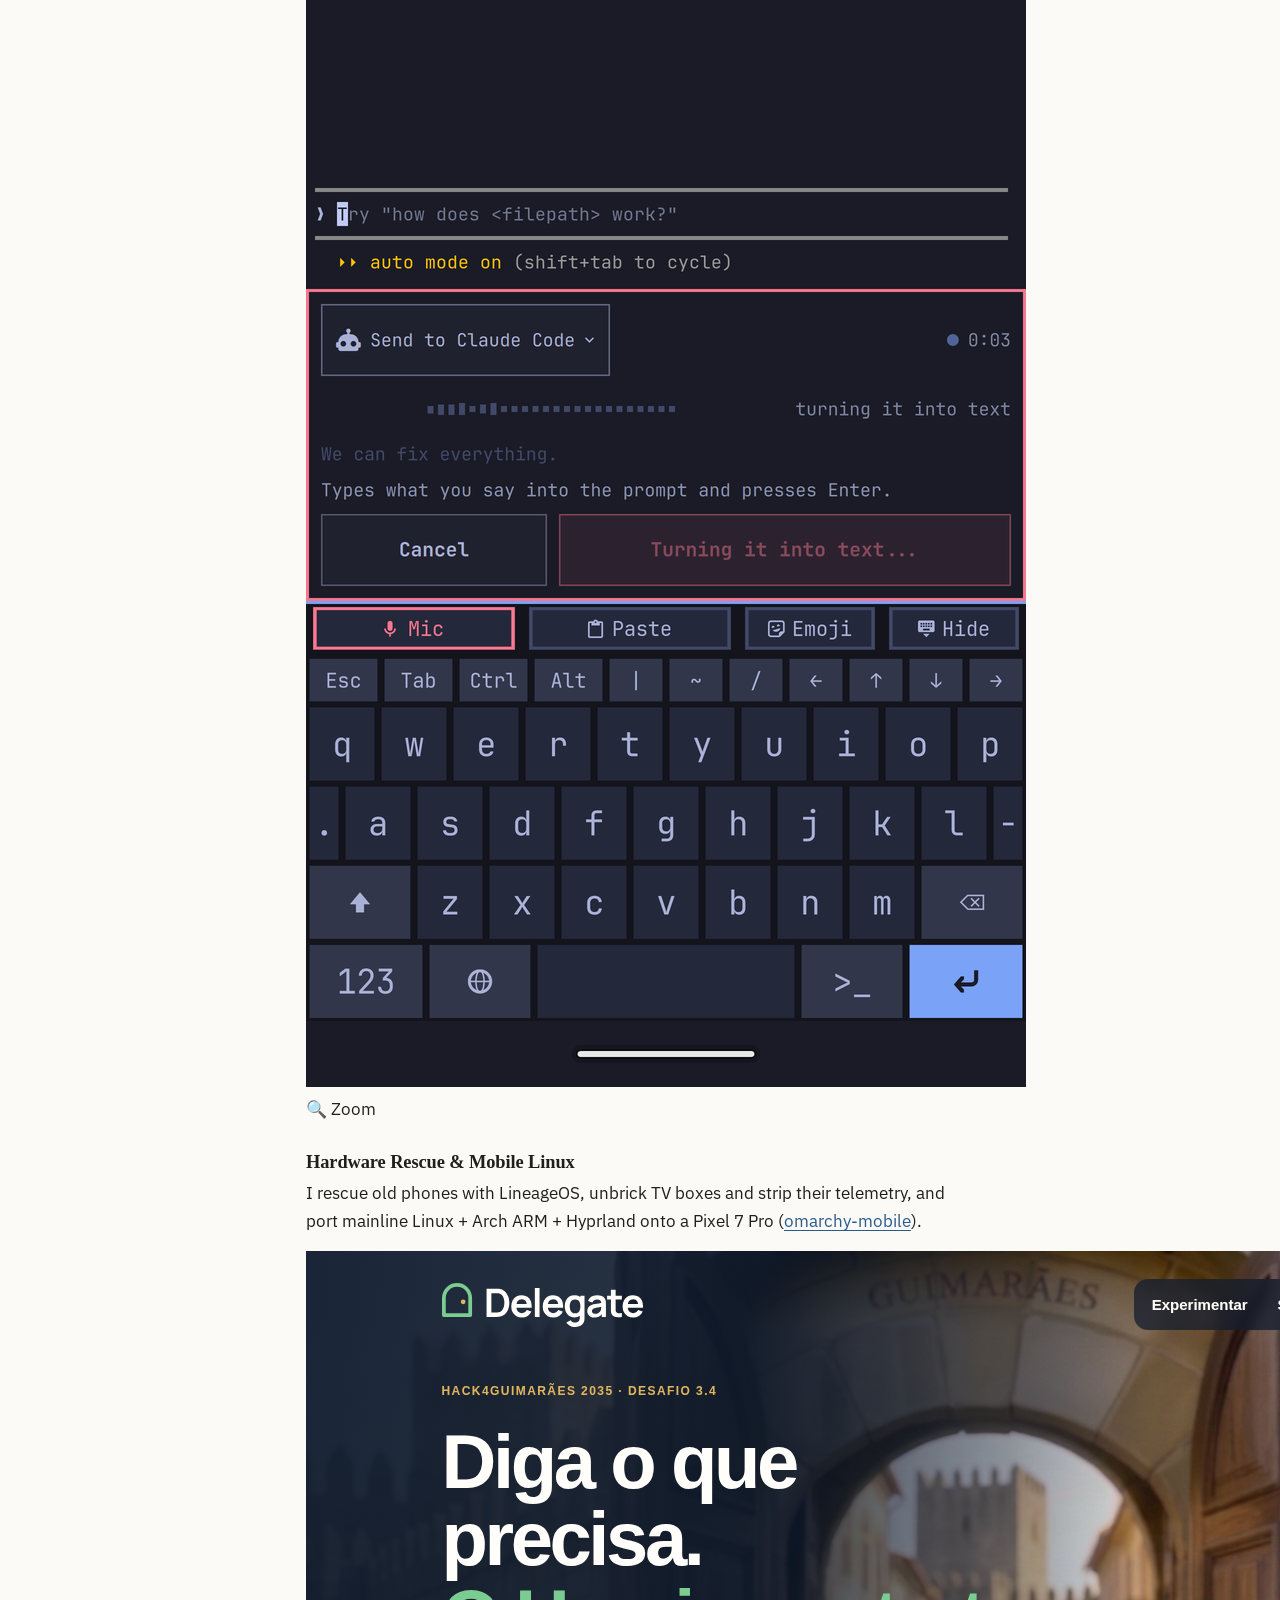
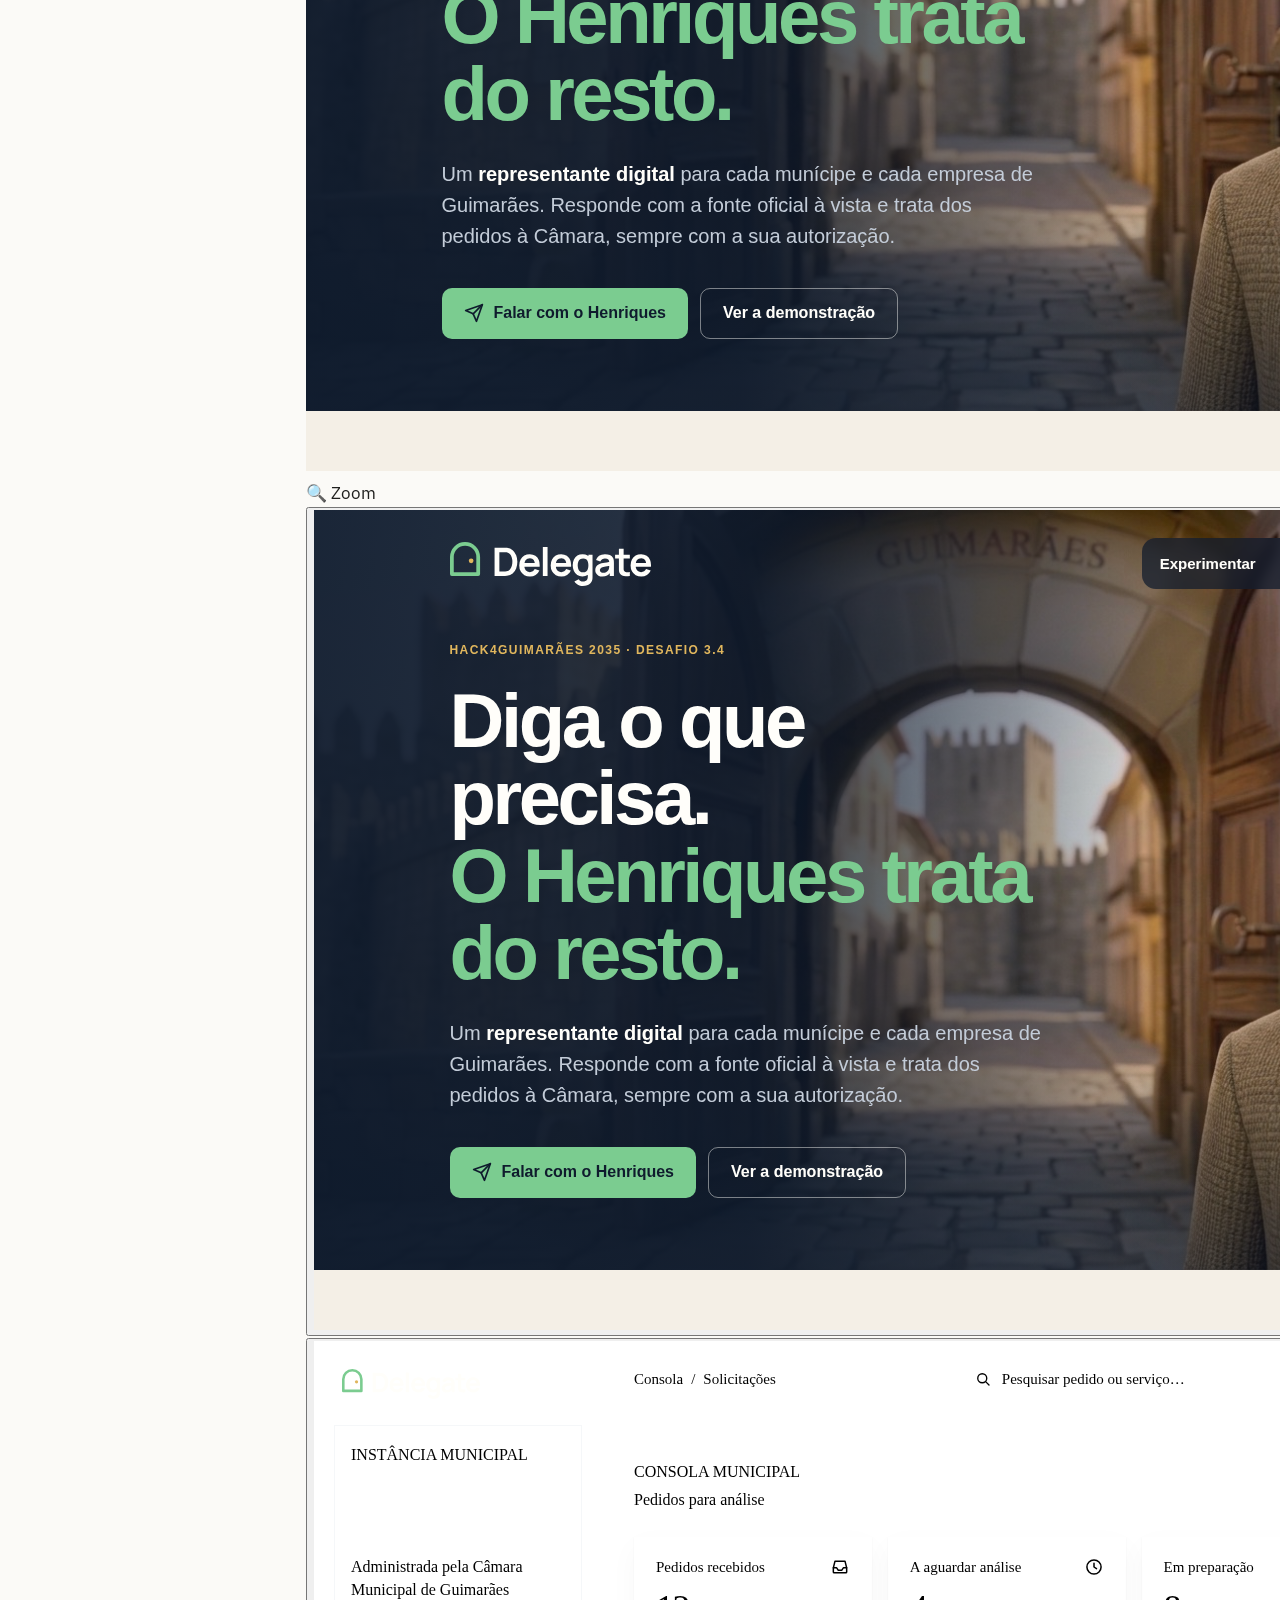
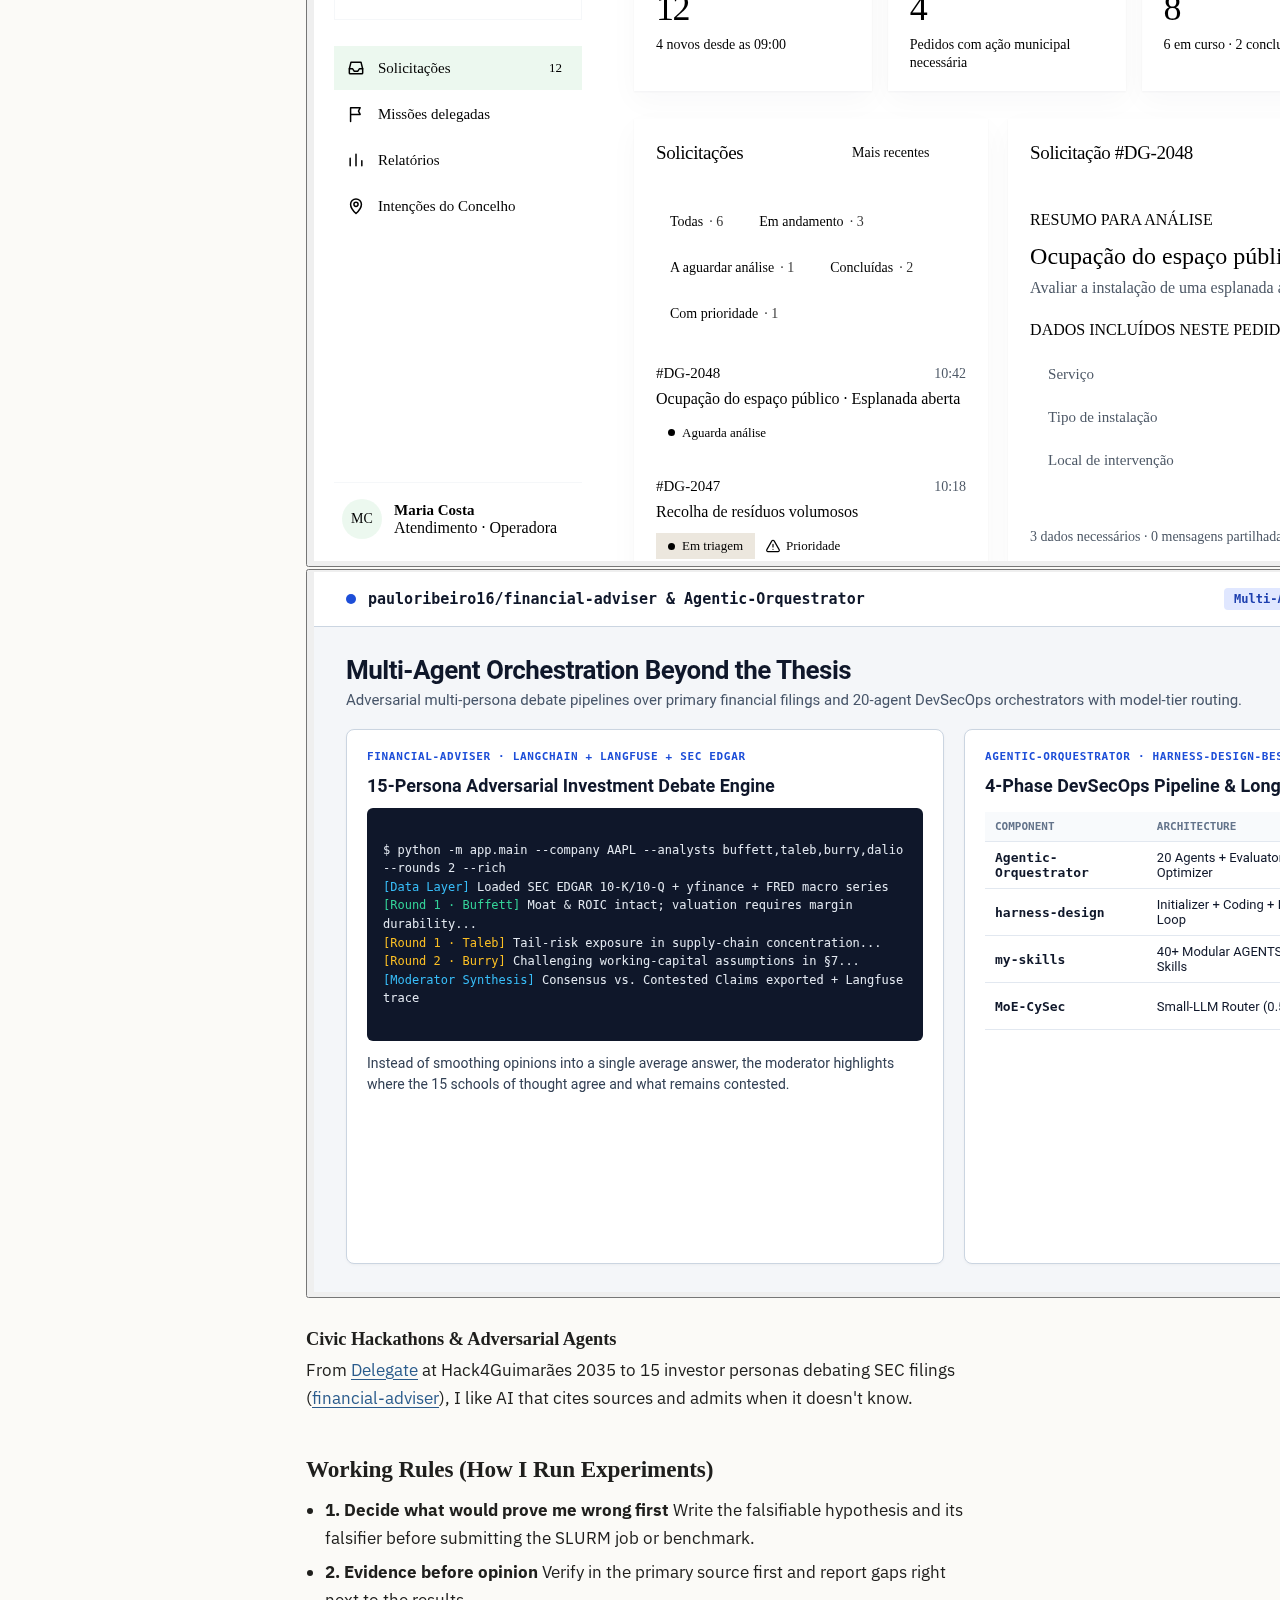
==== commit 1fe5ca43: "Replace all SVG cards with real dashboard screenshots and clean PNG captures" ====
--- a/about.html
+++ b/about.html
@@ -3,97 +3,211 @@
 <head>
 <meta charset="utf-8">
 <meta name="viewport" content="width=device-width, initial-scale=1, viewport-fit=cover">
-<title>Sobre — Paulo Ribeiro</title>
-<meta name="description" content="Percurso e interesses de Paulo Ribeiro.">
+<title>Sobre, CV &amp; Gostos — Paulo Ribeiro</title>
+<meta name="description" content="Percurso profissional, formação académica (Mestrado em Engenharia Física — Física da Informação e Doutoramento em TSI na UMinho), Hack4Guimarães 2035, competências e interesses de Paulo Ribeiro.">
 <link rel="preconnect" href="https://fonts.googleapis.com">
 <link rel="preconnect" href="https://fonts.gstatic.com" crossorigin>
-<link rel="stylesheet" href="https://fonts.googleapis.com/css2?family=IBM+Plex+Sans:ital,wght@0,400;0,600;1,400&family=Source+Serif+4:opsz,wght@8..60,600&display=swap">
+<link rel="stylesheet" href="https://fonts.googleapis.com/css2?family=Bricolage+Grotesque:opsz,wght@12..96,500;12..96,700&family=IBM+Plex+Mono:wght@400;500;600&family=IBM+Plex+Sans:wght@400;500;600&display=swap">
 <link rel="stylesheet" href="styles.css">
 </head>
 <body>
 
 <header class="top">
   <div class="wrap">
-    <a href="index.html" class="brand">Paulo Ribeiro</a>
-    <nav aria-label="Menu">
-      <a href="index.html"><span lang="pt">Início</span><span lang="en">Home</span></a>
-      <a href="projects.html"><span lang="pt">Projetos</span><span lang="en">Projects</span></a>
-      <a href="research.html"><span lang="pt">Investigação</span><span lang="en">Research</span></a>
-      <a href="about.html" aria-current="page"><span lang="pt">Sobre</span><span lang="en">About</span></a>
-      <a href="contact.html"><span lang="pt">Contacto</span><span lang="en">Contact</span></a>
+    <a href="index.html" class="brand" id="nav-brand">
+      <span class="brand-name">Paulo Ribeiro</span>
+      <span class="brand-tag">AI Integration · Agents · GRC · Systems</span>
+    </a>
+    <nav aria-label="Main navigation">
+      <a href="index.html" id="nav-home"><span lang="en">Overview &amp; Lab</span><span lang="pt">Visão Geral &amp; Lab</span></a>
+      <a href="projects.html" id="nav-projects"><span lang="en">Projects by Area (45)</span><span lang="pt">Projetos por Área (45)</span></a>
+      <a href="research.html" id="nav-research"><span lang="en">AI Research, Deucalion &amp; Thesis</span><span lang="pt">IA, Deucalion &amp; Tese</span></a>
+      <a href="about.html" id="nav-about" aria-current="page"><span lang="en">About, CV &amp; Interests</span><span lang="pt">Sobre, CV &amp; Gostos</span></a>
+      <a href="contact.html" id="nav-contact"><span lang="en">Contact</span><span lang="pt">Contacto</span></a>
     </nav>
     <div class="controls">
-      <button type="button" data-lang="pt" aria-pressed="true">PT</button>
-      <button type="button" data-lang="en" aria-pressed="false">EN</button>
-      <button type="button" id="theme-toggle">escuro</button>
+      <div class="switch" role="group" aria-label="Language">
+        <button type="button" id="lang-pt" data-lang="pt" aria-pressed="true">PT</button>
+        <button type="button" id="lang-en" data-lang="en" aria-pressed="false">EN</button>
+      </div>
+      <button type="button" class="theme-btn" id="theme-toggle" aria-label="Toggle theme">☾</button>
     </div>
   </div>
 </header>
 
-<main class="page">
-<div class="wrap">
-<div class="intro">
-  <img src="assets/img/paulo-profile.jpg" alt="Paulo Ribeiro">
-  <div>
-    <h1><span lang="pt">Sobre mim</span><span lang="en">About me</span></h1>
-    <p class="lede" lang="pt">Venho da Engenharia Física, na área de Física da Informação, e ficou-me o hábito de tratar o software como uma experiência: testar em sistemas reais, medir, e não acreditar em resultados que não consigo reproduzir.</p>
-    <p class="lede" lang="en">My background is in Physical Engineering, specifically Physics of Information, and it left me with the habit of treating software as an experiment: test on real systems, measure, and don't trust results I can't reproduce.</p>
+<main>
+<div class="page-header">
+  <div class="wrap profile-header-grid">
+    <img src="assets/img/paulo-profile.jpg" alt="Paulo Ribeiro" class="profile-avatar">
+    <div>
+      <span class="eyebrow">
+        <span lang="en">Curriculum Vitae · Trajectory · Engineering Philosophy · Personal Interests</span>
+        <span lang="pt">Percurso Profissional · Formação · Filosofia de Trabalho · Gostos Pessoais</span>
+      </span>
+      <h1>
+        <span lang="en">About Me, Trajectory &amp; What I Like Building</span>
+        <span lang="pt">Sobre Mim, Percurso &amp; O Que Gosto de Construir</span>
+      </h1>
+      <p class="lede" lang="en" style="margin-bottom:0;">Trained in Physical Engineering (<em>Physics of Information</em>), I treat software, AI integration, and security as an experimental craft: test on real systems (from a Pixel 7 Pro to the Deucalion supercomputer), anchor claims to sources, and build tools that respect the person using them.</p>
+      <p class="lede" lang="pt" style="margin-bottom:0;">Com formação de base em Engenharia Física (<em>Física da Informação</em>), encaro a integração de IA, a cibersegurança e o software como uma ciência experimental: testar em sistemas reais (de um Pixel 7 Pro ao supercomputador Deucalion), ancorar afirmações às fontes e criar ferramentas que respeitam quem as usa.</p>
+    </div>
   </div>
 </div>
 
-<h2><span lang="pt">Percurso</span><span lang="en">Background</span></h2>
-<ul class="cv">
-  <li>
-    <strong><span lang="pt">Investigador em cibersegurança e IA</span><span lang="en">Researcher, cybersecurity and AI</span></strong>
-    <p class="meta">CCG/ZGDV, Guimarães · <span lang="pt">atual</span><span lang="en">current</span></p>
-    <span lang="pt">Plataformas de GRC, grafos de ameaças, requisitos de segurança e agentes.</span>
-    <span lang="en">GRC platforms, threat graphs, security requirements and agents.</span>
-  </li>
-  <li>
-    <strong><span lang="pt">Doutoramento em Tecnologias e Sistemas de Informação</span><span lang="en">PhD, Information Systems and Technology</span></strong>
-    <p class="meta">Universidade do Minho (ALGORITMI) · CCG/ZGDV · CeDRI (IPB) · <span lang="pt">em curso, bolsa FCT</span><span lang="en">ongoing, FCT grant</span></p>
-    <span lang="pt">Ver <a href="research.html#tese">a tese</a>.</span>
-    <span lang="en">See <a href="research.html#tese">the thesis</a>.</span>
-  </li>
-  <li>
-    <strong><span lang="pt">Mestrado em Engenharia Física, Física da Informação</span><span lang="en">MSc, Physical Engineering, Physics of Information</span></strong>
-    <p class="meta">Universidade do Minho</p>
-    <span lang="pt">Modelação formal, autómatos temporizados em Haskell e apoio à decisão em requisitos de segurança (SPIDESOFT, que deu origem ao <a href="https://github.com/pauloribeiro16/The_Scribe">The_Scribe</a>).</span>
-    <span lang="en">Formal modelling, timed automata in Haskell, and decision support for security requirements (SPIDESOFT, which led to <a href="https://github.com/pauloribeiro16/The_Scribe">The_Scribe</a>).</span>
-  </li>
-  <li>
-    <strong>Hack4Guimarães 2035</strong>
-    <p class="meta">2025–2026</p>
-    <span lang="pt">Fiz o <a href="https://github.com/pauloribeiro16/delegate">Delegate</a> para o desafio «Falar com a Câmara sem Burocracia».</span>
-    <span lang="en">Built <a href="https://github.com/pauloribeiro16/delegate">Delegate</a> for the "Talk to the City Council without bureaucracy" challenge.</span>
-  </li>
-  <li>
-    <strong><span lang="pt">Comissão de programa</span><span lang="en">Programme committee</span></strong>
-    <p class="meta">IIS 2026 / ARTIIS 2026</p>
-  </li>
-</ul>
-<p class="muted"><span lang="pt">Mais detalhe no <a href="https://www.linkedin.com/in/paulo-ribeiro-/">LinkedIn</a>.</span><span lang="en">More detail on <a href="https://www.linkedin.com/in/paulo-ribeiro-/">LinkedIn</a>.</span></p>
-
-<h2><span lang="pt">Fora do trabalho</span><span lang="en">Outside work</span></h2>
-<p lang="pt">Gosto de fazer as minhas próprias apps, de preferência sem contas nem nuvem. O <a href="https://github.com/pauloribeiro16/finflow">Finflow</a> é onde guardo as finanças. O Piano &amp; Pautas é a app com que estou a aprender piano, e o Pegadas é um diário de viagens.</p>
-<p lang="en">I like making my own apps, ideally with no accounts and no cloud. <a href="https://github.com/pauloribeiro16/finflow">Finflow</a> is where I keep my finances. Piano &amp; Pautas is the app I'm learning piano with, and Pegadas is a travel journal.</p>
-<p lang="pt">Também gosto de recuperar hardware: telemóveis antigos com LineageOS, TV boxes presas em bootloop (e sem a telemetria de fábrica) e, mais recentemente, Linux mainline num Pixel 7 Pro (<a href="https://github.com/pauloribeiro16/omarchy-mobile">omarchy-mobile</a>).</p>
-<p lang="en">I also like bringing hardware back to life: old phones with LineageOS, TV boxes stuck in bootloops (minus the factory telemetry) and, more recently, mainline Linux on a Pixel 7 Pro (<a href="https://github.com/pauloribeiro16/omarchy-mobile">omarchy-mobile</a>).</p>
-
-<h2><span lang="pt">Como gosto de trabalhar</span><span lang="en">How I like to work</span></h2>
-<ol>
-  <li><span lang="pt">Decidir antes o que me provaria errado, e só depois correr a experiência.</span><span lang="en">Decide up front what would prove me wrong, and only then run the experiment.</span></li>
-  <li><span lang="pt">Ir à fonte primária e pôr as lacunas ao lado dos resultados, não escondidas.</span><span lang="en">Go to the primary source and put the gaps next to the results, not hidden.</span></li>
-  <li><span lang="pt">Um build verde não prova nada. O teste que conta é o sistema real a usar o resultado real.</span><span lang="en">A green build proves nothing. The test that counts is the real system consuming the real output.</span></li>
-  <li><span lang="pt">Antes de afinar uma métrica, confirmar que ela mede o que interessa.</span><span lang="en">Before tuning a metric, check that it measures what matters.</span></li>
-</ol>
-</div>
+<section id="experience">
+  <div class="wrap">
+    <div class="sec-head">
+      <h2><span lang="en">Experience, Education &amp; Hackathons</span><span lang="pt">Experiência, Formação &amp; Hackathons</span></h2>
+      <a class="btn" href="https://www.linkedin.com/in/paulo-ribeiro-/" target="_blank" rel="noopener">LinkedIn ↗</a>
+    </div>
+    <div class="timeline">
+      <div class="tl-item">
+        <div class="tl-head">
+          <h3 class="tl-role"><span lang="en">Cybersecurity &amp; AI Systems Researcher</span><span lang="pt">Investigador em Cibersegurança &amp; Sistemas de IA</span></h3>
+          <span class="tl-period"><span lang="en">Present</span><span lang="pt">Atualidade</span></span>
+        </div>
+        <p class="tl-org">CCG/ZGDV Institute · Software Engineering &amp; Data Intelligence · Guimarães</p>
+        <p class="tl-body" lang="en">Applied R&amp;D in AI integration, multi-agent orchestration, GRC platforms (NIS2, DORA, GDPR, CRA, AI Act, NIST CSF 2.0), threat graphs, and security requirements engineering.</p>
+        <p class="tl-body" lang="pt">I&amp;D aplicada em integração de IA, orquestração de agentes, plataformas de GRC (NIS2, DORA, GDPR, CRA, AI Act, NIST CSF 2.0), grafos de ameaças e requisitos de segurança.</p>
+      </div>
+
+      <div class="tl-item">
+        <div class="tl-head">
+          <h3 class="tl-role"><span lang="en">Hack4Guimarães 2035 &amp; Scientific Committee</span><span lang="pt">Hack4Guimarães 2035 &amp; Comunidade Científica</span></h3>
+          <span class="tl-period">2025 – 2026</span>
+        </div>
+        <p class="tl-org">Delegate (Henriques) · ARTIIS 2026 (IIS 2026 Program Committee)</p>
+        <p class="tl-body" lang="en">Creator of <strong>Delegate</strong> at the <strong>Hack4Guimarães 2035</strong> municipal innovation hackathon (challenge <em>"Talk to the City Council without Bureaucracy"</em>). Program Committee member at IIS 2026 / ARTIIS 2026.</p>
+        <p class="tl-body" lang="pt">Criador do <strong>Delegate</strong> (<em>Henriques</em> + Porta Agêntica MCP) no hackathon <strong>Hack4Guimarães 2035</strong> (desafio <em>«Falar com a Câmara sem Burocracia»</em>). Membro da Comissão de Programa do IIS 2026 / ARTIIS 2026.</p>
+      </div>
+
+      <div class="tl-item">
+        <div class="tl-head">
+          <h3 class="tl-role"><span lang="en">MSc in Physical Engineering — Physics of Information</span><span lang="pt">Mestrado em Engenharia Física — Física da Informação</span></h3>
+          <span class="tl-period">Universidade do Minho</span>
+        </div>
+        <p class="tl-org"><span lang="en">School of Engineering / School of Sciences · Braga &amp; Guimarães</span><span lang="pt">Escola de Engenharia / Escola de Ciências · Braga &amp; Guimarães</span></p>
+        <p class="tl-body" lang="en">Specialized in <em>Physics of Information</em>, formal systems modelling, timed automata (Haskell), quantitative analysis, and decision support for security requirements (SPIDESOFT / <code>The_Scribe</code>).</p>
+        <p class="tl-body" lang="pt">Especialização em <em>Física da Informação</em>, modelação formal, autómatos temporizados (Haskell), análise quantitativa e apoio à decisão em requisitos de segurança (SPIDESOFT / <code>The_Scribe</code>).</p>
+      </div>
+
+      <div class="tl-item">
+        <div class="tl-head">
+          <h3 class="tl-role"><span lang="en">PhD in Information Systems and Technology (PDTSI)</span><span lang="pt">Doutoramento em Tecnologias e Sistemas de Informação (PDTSI)</span></h3>
+          <span class="tl-period"><span lang="en">In Progress · FCT Fellowship</span><span lang="pt">Em Curso · Bolsa FCT</span></span>
+        </div>
+        <p class="tl-org">Universidade do Minho (ALGORITMI) · CCG/ZGDV · CeDRI (IPB)</p>
+        <p class="tl-body" lang="en">FCT Non-Academic PhD Fellowship. Dissertation on extending the 4SRS methodology (AEGIS) and running controlled AI pipeline and agent experiments on the Deucalion supercomputer.</p>
+        <p class="tl-body" lang="pt">Bolsa FCT em Ambiente Não Académico. Tese focada na extensão do método 4SRS (AEGIS) e em ensaios controlados de pipelines e agentes no supercomputador Deucalion.</p>
+      </div>
+    </div>
+  </div>
+</section>
+
+<section id="interests">
+  <div class="wrap">
+    <div class="sec-head">
+      <h2><span lang="en">What I Like Building Outside Formal Research</span><span lang="pt">O Que Gosto de Construir e Explorar</span></h2>
+    </div>
+    <div class="visual-grid">
+      <article class="vcard">
+        <div class="vcard-media">
+          <img src="assets/img/finflow-preview.png" alt="Finflow, Piano &amp; Pautas and Pegadas — Offline Personal Apps" loading="lazy">
+          <span class="zoom-hint">🔍 Zoom</span>
+        </div>
+        <div class="vcard-body">
+          <div class="vcard-top">
+            <h3><span lang="en">Offline Apps &amp; Learning Piano</span><span lang="pt">Apps Offline &amp; Aprender Piano</span></h3>
+          </div>
+          <p lang="en">I build my own daily tools so they stay 100% offline with zero accounts: <a href="https://github.com/pauloribeiro16/finflow" target="_blank" rel="noopener">Finflow</a> (encrypted finances), <em>Piano &amp; Pautas</em> (the synthesizer app I'm learning piano with), and <em>Pegadas</em> (travel journal).</p>
+          <p lang="pt">Construo as minhas próprias apps para funcionarem 100% offline e sem contas: <a href="https://github.com/pauloribeiro16/finflow" target="_blank" rel="noopener">Finflow</a> (finanças cifradas), <em>Piano &amp; Pautas</em> (a app com sintetizador local com que estou a aprender piano) e <em>Pegadas</em> (diário de viagens).</p>
+        </div>
+      </article>
+
+      <article class="vcard">
+        <div class="vcard-media">
+          <div class="phone-strip">
+            <img src="assets/img/omarchy-home.png" alt="Omarchy Mobile Home" loading="lazy">
+            <img src="assets/img/omarchy-agent-approve.png" alt="Omarchy Mobile Agent Guardrail" loading="lazy">
+            <img src="assets/img/omarchy-widgets.png" alt="Omarchy Mobile Widgets" loading="lazy">
+            <img src="assets/img/omarchy-terminal.png" alt="Omarchy Mobile Terminal" loading="lazy">
+          </div>
+          <span class="zoom-hint">🔍 Zoom</span>
+        </div>
+        <div class="vcard-body">
+          <div class="vcard-top">
+            <h3><span lang="en">Hardware Rescue &amp; Mobile Linux</span><span lang="pt">Recuperar Hardware &amp; Linux em Telemóveis</span></h3>
+          </div>
+          <p lang="en">I rescue old phones with LineageOS, unbrick TV boxes and strip their telemetry, and port mainline Linux + Arch ARM + Hyprland onto a Pixel 7 Pro (<a href="https://github.com/pauloribeiro16/omarchy-mobile" target="_blank" rel="noopener">omarchy-mobile</a>).</p>
+          <p lang="pt">Recupero telemóveis antigos com LineageOS, salvo TV boxes de bootloops limpando a telemetria e porto Linux mainline + Arch ARM + Hyprland para o Pixel 7 Pro (<a href="https://github.com/pauloribeiro16/omarchy-mobile" target="_blank" rel="noopener">omarchy-mobile</a>).</p>
+        </div>
+      </article>
+
+      <article class="vcard">
+        <div class="vcard-media">
+          <img src="assets/img/delegate-site.png" alt="Delegate Hack4Guimarães 2035 &amp; Multi-Agent Debate" loading="lazy">
+          <span class="zoom-hint">🔍 Zoom</span>
+        </div>
+        <div class="vcard-body">
+          <div class="thumb-row">
+            <button type="button" class="thumb-btn active" data-src="assets/img/delegate-site.png"><img src="assets/img/delegate-site.png" alt="Delegate"></button>
+            <button type="button" class="thumb-btn" data-src="assets/img/delegate-consola.png"><img src="assets/img/delegate-consola.png" alt="Consola Câmara"></button>
+            <button type="button" class="thumb-btn" data-src="assets/img/financial-adviser.png"><img src="assets/img/financial-adviser.png" alt="Financial Adviser"></button>
+          </div>
+          <div class="vcard-top">
+            <h3><span lang="en">Civic Hackathons &amp; Adversarial Agents</span><span lang="pt">Hackathons Cívicos &amp; Agentes Contraditórios</span></h3>
+          </div>
+          <p lang="en">From <a href="https://github.com/pauloribeiro16/delegate" target="_blank" rel="noopener">Delegate</a> at Hack4Guimarães 2035 to 15 investor personas debating SEC filings (<a href="https://github.com/pauloribeiro16/financial-adviser" target="_blank" rel="noopener">financial-adviser</a>), I like AI that cites sources and admits when it doesn't know.</p>
+          <p lang="pt">Do <a href="https://github.com/pauloribeiro16/delegate" target="_blank" rel="noopener">Delegate</a> no Hack4Guimarães 2035 às 15 personas de investimento a debater relatórios SEC (<a href="https://github.com/pauloribeiro16/financial-adviser" target="_blank" rel="noopener">financial-adviser</a>), gosto de IA que cita fontes e sabe abster-se.</p>
+        </div>
+      </article>
+    </div>
+  </div>
+</section>
+
+<section id="method">
+  <div class="wrap">
+    <div class="sec-head">
+      <h2><span lang="en">Working Rules (How I Run Experiments)</span><span lang="pt">Regras de Trabalho &amp; Experimentação</span></h2>
+    </div>
+    <ul class="rules">
+      <li>
+        <strong><span lang="en">1. Decide what would prove me wrong first</span><span lang="pt">1. Decidir primeiro o que me provaria errado</span></strong>
+        <span lang="en">Write the falsifiable hypothesis and its falsifier before submitting the SLURM job or benchmark.</span>
+        <span lang="pt">Escrever a hipótese falsificável e o seu falsificador antes de lançar a experiência ou job SLURM.</span>
+      </li>
+      <li>
+        <strong><span lang="en">2. Evidence before opinion</span><span lang="pt">2. Evidência antes de opinião</span></strong>
+        <span lang="en">Verify in the primary source first and report gaps right next to the results.</span>
+        <span lang="pt">Verificar na fonte primária e relatar as lacunas ao lado dos resultados, nunca atrás deles.</span>
+      </li>
+      <li>
+        <strong><span lang="en">3. A green build is not proof</span><span lang="pt">3. Um build verde não é prova</span></strong>
+        <span lang="en">Passing unit tests with mocks is hygiene; the real test is the downstream system consuming the real output.</span>
+        <span lang="pt">Testes com mocks são higiene; o teste que conta é o sistema real a consumir o output real.</span>
+      </li>
+      <li>
+        <strong><span lang="en">4. Ask whether the metric measures the goal</span><span lang="pt">4. Perguntar se a métrica mede o objetivo</span></strong>
+        <span lang="en">Never tune a gate or rubric until it is clear that it measures what actually matters.</span>
+        <span lang="pt">Nunca afinar uma gate ou métrica sem ter a certeza de que mede o que realmente importa.</span>
+      </li>
+    </ul>
+  </div>
+</section>
 </main>
 
 <footer>
   <div class="wrap">
-    <span>Paulo Ribeiro · Guimarães</span>
-    <span><a href="mailto:paulo.ribeiro@ccg.pt">paulo.ribeiro@ccg.pt</a> · <a href="https://github.com/pauloribeiro16">GitHub</a> · <a href="https://www.linkedin.com/in/paulo-ribeiro-/">LinkedIn</a></span>
+    <div>© 2026 Paulo Ribeiro · Guimarães, Portugal</div>
+    <div class="footer-links">
+      <a href="index.html"><span lang="en">Overview</span><span lang="pt">Visão Geral</span></a>
+      <a href="projects.html"><span lang="en">Projects (45)</span><span lang="pt">Projetos (45)</span></a>
+      <a href="research.html"><span lang="en">AI, Deucalion &amp; Thesis</span><span lang="pt">IA, Deucalion &amp; Tese</span></a>
+      <a href="about.html"><span lang="en">About &amp; CV</span><span lang="pt">Sobre &amp; CV</span></a>
+      <a href="contact.html"><span lang="en">Contact</span><span lang="pt">Contacto</span></a>
+      <a href="https://www.linkedin.com/in/paulo-ribeiro-/" target="_blank" rel="noopener">LinkedIn ↗</a>
+      <a href="https://github.com/pauloribeiro16" target="_blank" rel="noopener">GitHub ↗</a>
+    </div>
   </div>
 </footer>
 
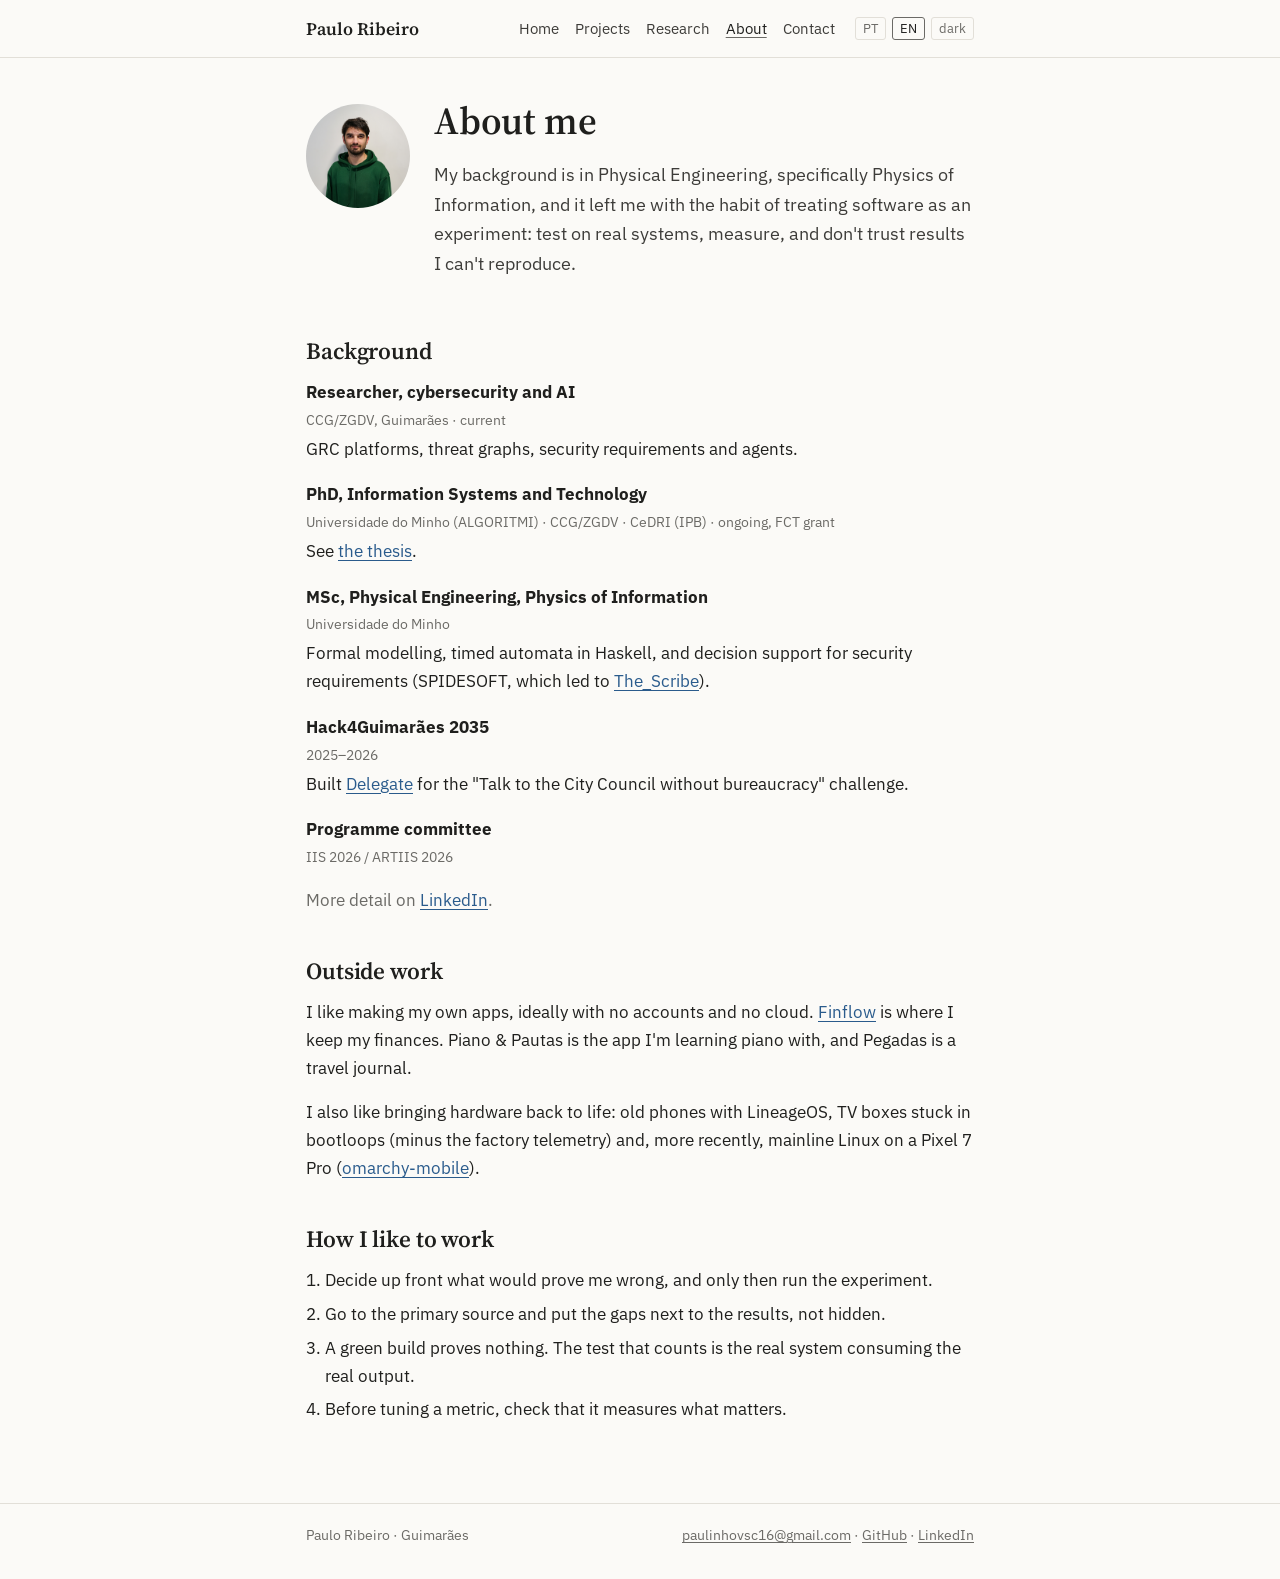
==== commit c3b6a3f0: "Fresh screenshots from running the projects, first-person copy, drop old projects Co-Authored-By: Cl" ====
--- a/about.html
+++ b/about.html
@@ -3,211 +3,97 @@
 <head>
 <meta charset="utf-8">
 <meta name="viewport" content="width=device-width, initial-scale=1, viewport-fit=cover">
-<title>Sobre, CV &amp; Gostos — Paulo Ribeiro</title>
-<meta name="description" content="Percurso profissional, formação académica (Mestrado em Engenharia Física — Física da Informação e Doutoramento em TSI na UMinho), Hack4Guimarães 2035, competências e interesses de Paulo Ribeiro.">
+<title>Sobre — Paulo Ribeiro</title>
+<meta name="description" content="O meu percurso e o que gosto de fazer.">
 <link rel="preconnect" href="https://fonts.googleapis.com">
 <link rel="preconnect" href="https://fonts.gstatic.com" crossorigin>
-<link rel="stylesheet" href="https://fonts.googleapis.com/css2?family=Bricolage+Grotesque:opsz,wght@12..96,500;12..96,700&family=IBM+Plex+Mono:wght@400;500;600&family=IBM+Plex+Sans:wght@400;500;600&display=swap">
+<link rel="stylesheet" href="https://fonts.googleapis.com/css2?family=IBM+Plex+Sans:ital,wght@0,400;0,600;1,400&family=Source+Serif+4:opsz,wght@8..60,600&display=swap">
 <link rel="stylesheet" href="styles.css">
 </head>
 <body>
 
 <header class="top">
   <div class="wrap">
-    <a href="index.html" class="brand" id="nav-brand">
-      <span class="brand-name">Paulo Ribeiro</span>
-      <span class="brand-tag">AI Integration · Agents · GRC · Systems</span>
-    </a>
-    <nav aria-label="Main navigation">
-      <a href="index.html" id="nav-home"><span lang="en">Overview &amp; Lab</span><span lang="pt">Visão Geral &amp; Lab</span></a>
-      <a href="projects.html" id="nav-projects"><span lang="en">Projects by Area (45)</span><span lang="pt">Projetos por Área (45)</span></a>
-      <a href="research.html" id="nav-research"><span lang="en">AI Research, Deucalion &amp; Thesis</span><span lang="pt">IA, Deucalion &amp; Tese</span></a>
-      <a href="about.html" id="nav-about" aria-current="page"><span lang="en">About, CV &amp; Interests</span><span lang="pt">Sobre, CV &amp; Gostos</span></a>
-      <a href="contact.html" id="nav-contact"><span lang="en">Contact</span><span lang="pt">Contacto</span></a>
+    <a href="index.html" class="brand">Paulo Ribeiro</a>
+    <nav aria-label="Menu">
+      <a href="index.html"><span lang="pt">Início</span><span lang="en">Home</span></a>
+      <a href="projects.html"><span lang="pt">Projetos</span><span lang="en">Projects</span></a>
+      <a href="research.html"><span lang="pt">Investigação</span><span lang="en">Research</span></a>
+      <a href="about.html" aria-current="page"><span lang="pt">Sobre</span><span lang="en">About</span></a>
+      <a href="contact.html"><span lang="pt">Contacto</span><span lang="en">Contact</span></a>
     </nav>
     <div class="controls">
-      <div class="switch" role="group" aria-label="Language">
-        <button type="button" id="lang-pt" data-lang="pt" aria-pressed="true">PT</button>
-        <button type="button" id="lang-en" data-lang="en" aria-pressed="false">EN</button>
-      </div>
-      <button type="button" class="theme-btn" id="theme-toggle" aria-label="Toggle theme">☾</button>
+      <button type="button" data-lang="pt" aria-pressed="true">PT</button>
+      <button type="button" data-lang="en" aria-pressed="false">EN</button>
+      <button type="button" id="theme-toggle">escuro</button>
     </div>
   </div>
 </header>
 
-<main>
-<div class="page-header">
-  <div class="wrap profile-header-grid">
-    <img src="assets/img/paulo-profile.jpg" alt="Paulo Ribeiro" class="profile-avatar">
-    <div>
-      <span class="eyebrow">
-        <span lang="en">Curriculum Vitae · Trajectory · Engineering Philosophy · Personal Interests</span>
-        <span lang="pt">Percurso Profissional · Formação · Filosofia de Trabalho · Gostos Pessoais</span>
-      </span>
-      <h1>
-        <span lang="en">About Me, Trajectory &amp; What I Like Building</span>
-        <span lang="pt">Sobre Mim, Percurso &amp; O Que Gosto de Construir</span>
-      </h1>
-      <p class="lede" lang="en" style="margin-bottom:0;">Trained in Physical Engineering (<em>Physics of Information</em>), I treat software, AI integration, and security as an experimental craft: test on real systems (from a Pixel 7 Pro to the Deucalion supercomputer), anchor claims to sources, and build tools that respect the person using them.</p>
-      <p class="lede" lang="pt" style="margin-bottom:0;">Com formação de base em Engenharia Física (<em>Física da Informação</em>), encaro a integração de IA, a cibersegurança e o software como uma ciência experimental: testar em sistemas reais (de um Pixel 7 Pro ao supercomputador Deucalion), ancorar afirmações às fontes e criar ferramentas que respeitam quem as usa.</p>
-    </div>
+<main class="page">
+<div class="wrap">
+<div class="intro">
+  <img src="assets/img/paulo-profile.jpg" alt="Paulo Ribeiro">
+  <div>
+    <h1><span lang="pt">Sobre mim</span><span lang="en">About me</span></h1>
+    <p class="lede" lang="pt">Formei-me em Engenharia Física, na área de Física da Informação, e ficou-me o hábito de tratar o software como uma experiência: testar em sistemas reais, medir, e não acreditar em resultados que não consigo reproduzir.</p>
+    <p class="lede" lang="en">My background is in Physical Engineering, specifically Physics of Information, and it left me with the habit of treating software as an experiment: test on real systems, measure, and don't trust results I can't reproduce.</p>
   </div>
 </div>
 
-<section id="experience">
-  <div class="wrap">
-    <div class="sec-head">
-      <h2><span lang="en">Experience, Education &amp; Hackathons</span><span lang="pt">Experiência, Formação &amp; Hackathons</span></h2>
-      <a class="btn" href="https://www.linkedin.com/in/paulo-ribeiro-/" target="_blank" rel="noopener">LinkedIn ↗</a>
-    </div>
-    <div class="timeline">
-      <div class="tl-item">
-        <div class="tl-head">
-          <h3 class="tl-role"><span lang="en">Cybersecurity &amp; AI Systems Researcher</span><span lang="pt">Investigador em Cibersegurança &amp; Sistemas de IA</span></h3>
-          <span class="tl-period"><span lang="en">Present</span><span lang="pt">Atualidade</span></span>
-        </div>
-        <p class="tl-org">CCG/ZGDV Institute · Software Engineering &amp; Data Intelligence · Guimarães</p>
-        <p class="tl-body" lang="en">Applied R&amp;D in AI integration, multi-agent orchestration, GRC platforms (NIS2, DORA, GDPR, CRA, AI Act, NIST CSF 2.0), threat graphs, and security requirements engineering.</p>
-        <p class="tl-body" lang="pt">I&amp;D aplicada em integração de IA, orquestração de agentes, plataformas de GRC (NIS2, DORA, GDPR, CRA, AI Act, NIST CSF 2.0), grafos de ameaças e requisitos de segurança.</p>
-      </div>
+<h2><span lang="pt">Percurso</span><span lang="en">Background</span></h2>
+<ul class="cv">
+  <li>
+    <strong><span lang="pt">Investigador em cibersegurança e IA</span><span lang="en">Researcher, cybersecurity and AI</span></strong>
+    <p class="meta">CCG/ZGDV, Guimarães · <span lang="pt">atual</span><span lang="en">current</span></p>
+    <span lang="pt">Plataformas de GRC, grafos de ameaças, requisitos de segurança e agentes.</span>
+    <span lang="en">GRC platforms, threat graphs, security requirements and agents.</span>
+  </li>
+  <li>
+    <strong><span lang="pt">Doutoramento em Tecnologias e Sistemas de Informação</span><span lang="en">PhD, Information Systems and Technology</span></strong>
+    <p class="meta">Universidade do Minho (ALGORITMI) · CCG/ZGDV · CeDRI (IPB) · <span lang="pt">em curso, bolsa FCT</span><span lang="en">ongoing, FCT grant</span></p>
+    <span lang="pt">Ver <a href="research.html#tese">a tese</a>.</span>
+    <span lang="en">See <a href="research.html#tese">the thesis</a>.</span>
+  </li>
+  <li>
+    <strong><span lang="pt">Mestrado em Engenharia Física, Física da Informação</span><span lang="en">MSc, Physical Engineering, Physics of Information</span></strong>
+    <p class="meta">Universidade do Minho</p>
+    <span lang="pt">Modelação formal, autómatos temporizados em Haskell e apoio à decisão em requisitos de segurança (SPIDESOFT, que deu origem ao <a href="https://github.com/pauloribeiro16/The_Scribe">The_Scribe</a>).</span>
+    <span lang="en">Formal modelling, timed automata in Haskell, and decision support for security requirements (SPIDESOFT, which led to <a href="https://github.com/pauloribeiro16/The_Scribe">The_Scribe</a>).</span>
+  </li>
+  <li>
+    <strong>Hack4Guimarães 2035</strong>
+    <p class="meta">2025–2026</p>
+    <span lang="pt">Fiz o <a href="https://github.com/pauloribeiro16/delegate">Delegate</a> para o desafio «Falar com a Câmara sem Burocracia».</span>
+    <span lang="en">Built <a href="https://github.com/pauloribeiro16/delegate">Delegate</a> for the "Talk to the City Council without bureaucracy" challenge.</span>
+  </li>
+  <li>
+    <strong><span lang="pt">Comissão de programa</span><span lang="en">Programme committee</span></strong>
+    <p class="meta">IIS 2026 / ARTIIS 2026</p>
+  </li>
+</ul>
+<p class="muted"><span lang="pt">Mais detalhe no <a href="https://www.linkedin.com/in/paulo-ribeiro-/">LinkedIn</a>.</span><span lang="en">More detail on <a href="https://www.linkedin.com/in/paulo-ribeiro-/">LinkedIn</a>.</span></p>
 
-      <div class="tl-item">
-        <div class="tl-head">
-          <h3 class="tl-role"><span lang="en">Hack4Guimarães 2035 &amp; Scientific Committee</span><span lang="pt">Hack4Guimarães 2035 &amp; Comunidade Científica</span></h3>
-          <span class="tl-period">2025 – 2026</span>
-        </div>
-        <p class="tl-org">Delegate (Henriques) · ARTIIS 2026 (IIS 2026 Program Committee)</p>
-        <p class="tl-body" lang="en">Creator of <strong>Delegate</strong> at the <strong>Hack4Guimarães 2035</strong> municipal innovation hackathon (challenge <em>"Talk to the City Council without Bureaucracy"</em>). Program Committee member at IIS 2026 / ARTIIS 2026.</p>
-        <p class="tl-body" lang="pt">Criador do <strong>Delegate</strong> (<em>Henriques</em> + Porta Agêntica MCP) no hackathon <strong>Hack4Guimarães 2035</strong> (desafio <em>«Falar com a Câmara sem Burocracia»</em>). Membro da Comissão de Programa do IIS 2026 / ARTIIS 2026.</p>
-      </div>
+<h2><span lang="pt">Fora do trabalho</span><span lang="en">Outside work</span></h2>
+<p lang="pt">Gosto de fazer as minhas próprias apps, de preferência sem contas nem nuvem. O <a href="https://github.com/pauloribeiro16/finflow">Finflow</a> é onde guardo as finanças. O Piano &amp; Pautas é a app com que estou a aprender piano, e o Pegadas é um diário de viagens.</p>
+<p lang="en">I like making my own apps, ideally with no accounts and no cloud. <a href="https://github.com/pauloribeiro16/finflow">Finflow</a> is where I keep my finances. Piano &amp; Pautas is the app I'm learning piano with, and Pegadas is a travel journal.</p>
+<p lang="pt">Também gosto de recuperar hardware: telemóveis antigos com LineageOS, TV boxes presas em bootloop (e sem a telemetria de fábrica) e, mais recentemente, Linux mainline num Pixel 7 Pro (<a href="https://github.com/pauloribeiro16/omarchy-mobile">omarchy-mobile</a>).</p>
+<p lang="en">I also like bringing hardware back to life: old phones with LineageOS, TV boxes stuck in bootloops (minus the factory telemetry) and, more recently, mainline Linux on a Pixel 7 Pro (<a href="https://github.com/pauloribeiro16/omarchy-mobile">omarchy-mobile</a>).</p>
 
-      <div class="tl-item">
-        <div class="tl-head">
-          <h3 class="tl-role"><span lang="en">MSc in Physical Engineering — Physics of Information</span><span lang="pt">Mestrado em Engenharia Física — Física da Informação</span></h3>
-          <span class="tl-period">Universidade do Minho</span>
-        </div>
-        <p class="tl-org"><span lang="en">School of Engineering / School of Sciences · Braga &amp; Guimarães</span><span lang="pt">Escola de Engenharia / Escola de Ciências · Braga &amp; Guimarães</span></p>
-        <p class="tl-body" lang="en">Specialized in <em>Physics of Information</em>, formal systems modelling, timed automata (Haskell), quantitative analysis, and decision support for security requirements (SPIDESOFT / <code>The_Scribe</code>).</p>
-        <p class="tl-body" lang="pt">Especialização em <em>Física da Informação</em>, modelação formal, autómatos temporizados (Haskell), análise quantitativa e apoio à decisão em requisitos de segurança (SPIDESOFT / <code>The_Scribe</code>).</p>
-      </div>
-
-      <div class="tl-item">
-        <div class="tl-head">
-          <h3 class="tl-role"><span lang="en">PhD in Information Systems and Technology (PDTSI)</span><span lang="pt">Doutoramento em Tecnologias e Sistemas de Informação (PDTSI)</span></h3>
-          <span class="tl-period"><span lang="en">In Progress · FCT Fellowship</span><span lang="pt">Em Curso · Bolsa FCT</span></span>
-        </div>
-        <p class="tl-org">Universidade do Minho (ALGORITMI) · CCG/ZGDV · CeDRI (IPB)</p>
-        <p class="tl-body" lang="en">FCT Non-Academic PhD Fellowship. Dissertation on extending the 4SRS methodology (AEGIS) and running controlled AI pipeline and agent experiments on the Deucalion supercomputer.</p>
-        <p class="tl-body" lang="pt">Bolsa FCT em Ambiente Não Académico. Tese focada na extensão do método 4SRS (AEGIS) e em ensaios controlados de pipelines e agentes no supercomputador Deucalion.</p>
-      </div>
-    </div>
-  </div>
-</section>
-
-<section id="interests">
-  <div class="wrap">
-    <div class="sec-head">
-      <h2><span lang="en">What I Like Building Outside Formal Research</span><span lang="pt">O Que Gosto de Construir e Explorar</span></h2>
-    </div>
-    <div class="visual-grid">
-      <article class="vcard">
-        <div class="vcard-media">
-          <img src="assets/img/finflow-preview.png" alt="Finflow, Piano &amp; Pautas and Pegadas — Offline Personal Apps" loading="lazy">
-          <span class="zoom-hint">🔍 Zoom</span>
-        </div>
-        <div class="vcard-body">
-          <div class="vcard-top">
-            <h3><span lang="en">Offline Apps &amp; Learning Piano</span><span lang="pt">Apps Offline &amp; Aprender Piano</span></h3>
-          </div>
-          <p lang="en">I build my own daily tools so they stay 100% offline with zero accounts: <a href="https://github.com/pauloribeiro16/finflow" target="_blank" rel="noopener">Finflow</a> (encrypted finances), <em>Piano &amp; Pautas</em> (the synthesizer app I'm learning piano with), and <em>Pegadas</em> (travel journal).</p>
-          <p lang="pt">Construo as minhas próprias apps para funcionarem 100% offline e sem contas: <a href="https://github.com/pauloribeiro16/finflow" target="_blank" rel="noopener">Finflow</a> (finanças cifradas), <em>Piano &amp; Pautas</em> (a app com sintetizador local com que estou a aprender piano) e <em>Pegadas</em> (diário de viagens).</p>
-        </div>
-      </article>
-
-      <article class="vcard">
-        <div class="vcard-media">
-          <div class="phone-strip">
-            <img src="assets/img/omarchy-home.png" alt="Omarchy Mobile Home" loading="lazy">
-            <img src="assets/img/omarchy-agent-approve.png" alt="Omarchy Mobile Agent Guardrail" loading="lazy">
-            <img src="assets/img/omarchy-widgets.png" alt="Omarchy Mobile Widgets" loading="lazy">
-            <img src="assets/img/omarchy-terminal.png" alt="Omarchy Mobile Terminal" loading="lazy">
-          </div>
-          <span class="zoom-hint">🔍 Zoom</span>
-        </div>
-        <div class="vcard-body">
-          <div class="vcard-top">
-            <h3><span lang="en">Hardware Rescue &amp; Mobile Linux</span><span lang="pt">Recuperar Hardware &amp; Linux em Telemóveis</span></h3>
-          </div>
-          <p lang="en">I rescue old phones with LineageOS, unbrick TV boxes and strip their telemetry, and port mainline Linux + Arch ARM + Hyprland onto a Pixel 7 Pro (<a href="https://github.com/pauloribeiro16/omarchy-mobile" target="_blank" rel="noopener">omarchy-mobile</a>).</p>
-          <p lang="pt">Recupero telemóveis antigos com LineageOS, salvo TV boxes de bootloops limpando a telemetria e porto Linux mainline + Arch ARM + Hyprland para o Pixel 7 Pro (<a href="https://github.com/pauloribeiro16/omarchy-mobile" target="_blank" rel="noopener">omarchy-mobile</a>).</p>
-        </div>
-      </article>
-
-      <article class="vcard">
-        <div class="vcard-media">
-          <img src="assets/img/delegate-site.png" alt="Delegate Hack4Guimarães 2035 &amp; Multi-Agent Debate" loading="lazy">
-          <span class="zoom-hint">🔍 Zoom</span>
-        </div>
-        <div class="vcard-body">
-          <div class="thumb-row">
-            <button type="button" class="thumb-btn active" data-src="assets/img/delegate-site.png"><img src="assets/img/delegate-site.png" alt="Delegate"></button>
-            <button type="button" class="thumb-btn" data-src="assets/img/delegate-consola.png"><img src="assets/img/delegate-consola.png" alt="Consola Câmara"></button>
-            <button type="button" class="thumb-btn" data-src="assets/img/financial-adviser.png"><img src="assets/img/financial-adviser.png" alt="Financial Adviser"></button>
-          </div>
-          <div class="vcard-top">
-            <h3><span lang="en">Civic Hackathons &amp; Adversarial Agents</span><span lang="pt">Hackathons Cívicos &amp; Agentes Contraditórios</span></h3>
-          </div>
-          <p lang="en">From <a href="https://github.com/pauloribeiro16/delegate" target="_blank" rel="noopener">Delegate</a> at Hack4Guimarães 2035 to 15 investor personas debating SEC filings (<a href="https://github.com/pauloribeiro16/financial-adviser" target="_blank" rel="noopener">financial-adviser</a>), I like AI that cites sources and admits when it doesn't know.</p>
-          <p lang="pt">Do <a href="https://github.com/pauloribeiro16/delegate" target="_blank" rel="noopener">Delegate</a> no Hack4Guimarães 2035 às 15 personas de investimento a debater relatórios SEC (<a href="https://github.com/pauloribeiro16/financial-adviser" target="_blank" rel="noopener">financial-adviser</a>), gosto de IA que cita fontes e sabe abster-se.</p>
-        </div>
-      </article>
-    </div>
-  </div>
-</section>
-
-<section id="method">
-  <div class="wrap">
-    <div class="sec-head">
-      <h2><span lang="en">Working Rules (How I Run Experiments)</span><span lang="pt">Regras de Trabalho &amp; Experimentação</span></h2>
-    </div>
-    <ul class="rules">
-      <li>
-        <strong><span lang="en">1. Decide what would prove me wrong first</span><span lang="pt">1. Decidir primeiro o que me provaria errado</span></strong>
-        <span lang="en">Write the falsifiable hypothesis and its falsifier before submitting the SLURM job or benchmark.</span>
-        <span lang="pt">Escrever a hipótese falsificável e o seu falsificador antes de lançar a experiência ou job SLURM.</span>
-      </li>
-      <li>
-        <strong><span lang="en">2. Evidence before opinion</span><span lang="pt">2. Evidência antes de opinião</span></strong>
-        <span lang="en">Verify in the primary source first and report gaps right next to the results.</span>
-        <span lang="pt">Verificar na fonte primária e relatar as lacunas ao lado dos resultados, nunca atrás deles.</span>
-      </li>
-      <li>
-        <strong><span lang="en">3. A green build is not proof</span><span lang="pt">3. Um build verde não é prova</span></strong>
-        <span lang="en">Passing unit tests with mocks is hygiene; the real test is the downstream system consuming the real output.</span>
-        <span lang="pt">Testes com mocks são higiene; o teste que conta é o sistema real a consumir o output real.</span>
-      </li>
-      <li>
-        <strong><span lang="en">4. Ask whether the metric measures the goal</span><span lang="pt">4. Perguntar se a métrica mede o objetivo</span></strong>
-        <span lang="en">Never tune a gate or rubric until it is clear that it measures what actually matters.</span>
-        <span lang="pt">Nunca afinar uma gate ou métrica sem ter a certeza de que mede o que realmente importa.</span>
-      </li>
-    </ul>
-  </div>
-</section>
+<h2><span lang="pt">Como gosto de trabalhar</span><span lang="en">How I like to work</span></h2>
+<ol>
+  <li><span lang="pt">Decidir antes o que me provaria errado, e só depois correr a experiência.</span><span lang="en">Decide up front what would prove me wrong, and only then run the experiment.</span></li>
+  <li><span lang="pt">Ir à fonte primária e pôr as lacunas ao lado dos resultados, não escondidas.</span><span lang="en">Go to the primary source and put the gaps next to the results, not hidden.</span></li>
+  <li><span lang="pt">Um build verde não prova nada. O teste que conta é o sistema real a usar o resultado real.</span><span lang="en">A green build proves nothing. The test that counts is the real system consuming the real output.</span></li>
+  <li><span lang="pt">Antes de afinar uma métrica, confirmar que ela mede o que interessa.</span><span lang="en">Before tuning a metric, check that it measures what matters.</span></li>
+</ol>
+</div>
 </main>
 
 <footer>
   <div class="wrap">
-    <div>© 2026 Paulo Ribeiro · Guimarães, Portugal</div>
-    <div class="footer-links">
-      <a href="index.html"><span lang="en">Overview</span><span lang="pt">Visão Geral</span></a>
-      <a href="projects.html"><span lang="en">Projects (45)</span><span lang="pt">Projetos (45)</span></a>
-      <a href="research.html"><span lang="en">AI, Deucalion &amp; Thesis</span><span lang="pt">IA, Deucalion &amp; Tese</span></a>
-      <a href="about.html"><span lang="en">About &amp; CV</span><span lang="pt">Sobre &amp; CV</span></a>
-      <a href="contact.html"><span lang="en">Contact</span><span lang="pt">Contacto</span></a>
-      <a href="https://www.linkedin.com/in/paulo-ribeiro-/" target="_blank" rel="noopener">LinkedIn ↗</a>
-      <a href="https://github.com/pauloribeiro16" target="_blank" rel="noopener">GitHub ↗</a>
-    </div>
+    <span>Paulo Ribeiro · Guimarães</span>
+    <span><a href="mailto:paulinhovsc16@gmail.com">paulinhovsc16@gmail.com</a> · <a href="https://github.com/pauloribeiro16">GitHub</a> · <a href="https://www.linkedin.com/in/paulo-ribeiro-/">LinkedIn</a></span>
   </div>
 </footer>
 
--- a/styles.css
+++ b/styles.css
@@ -288,3 +288,5 @@
   .intro { grid-template-columns: minmax(0, 1fr); gap: 1rem; }
   .phones { grid-template-columns: repeat(2, minmax(0, 1fr)); }
 }
+
+.projects figure { max-width: 30rem; margin: 0.6rem 0 0.2rem; }
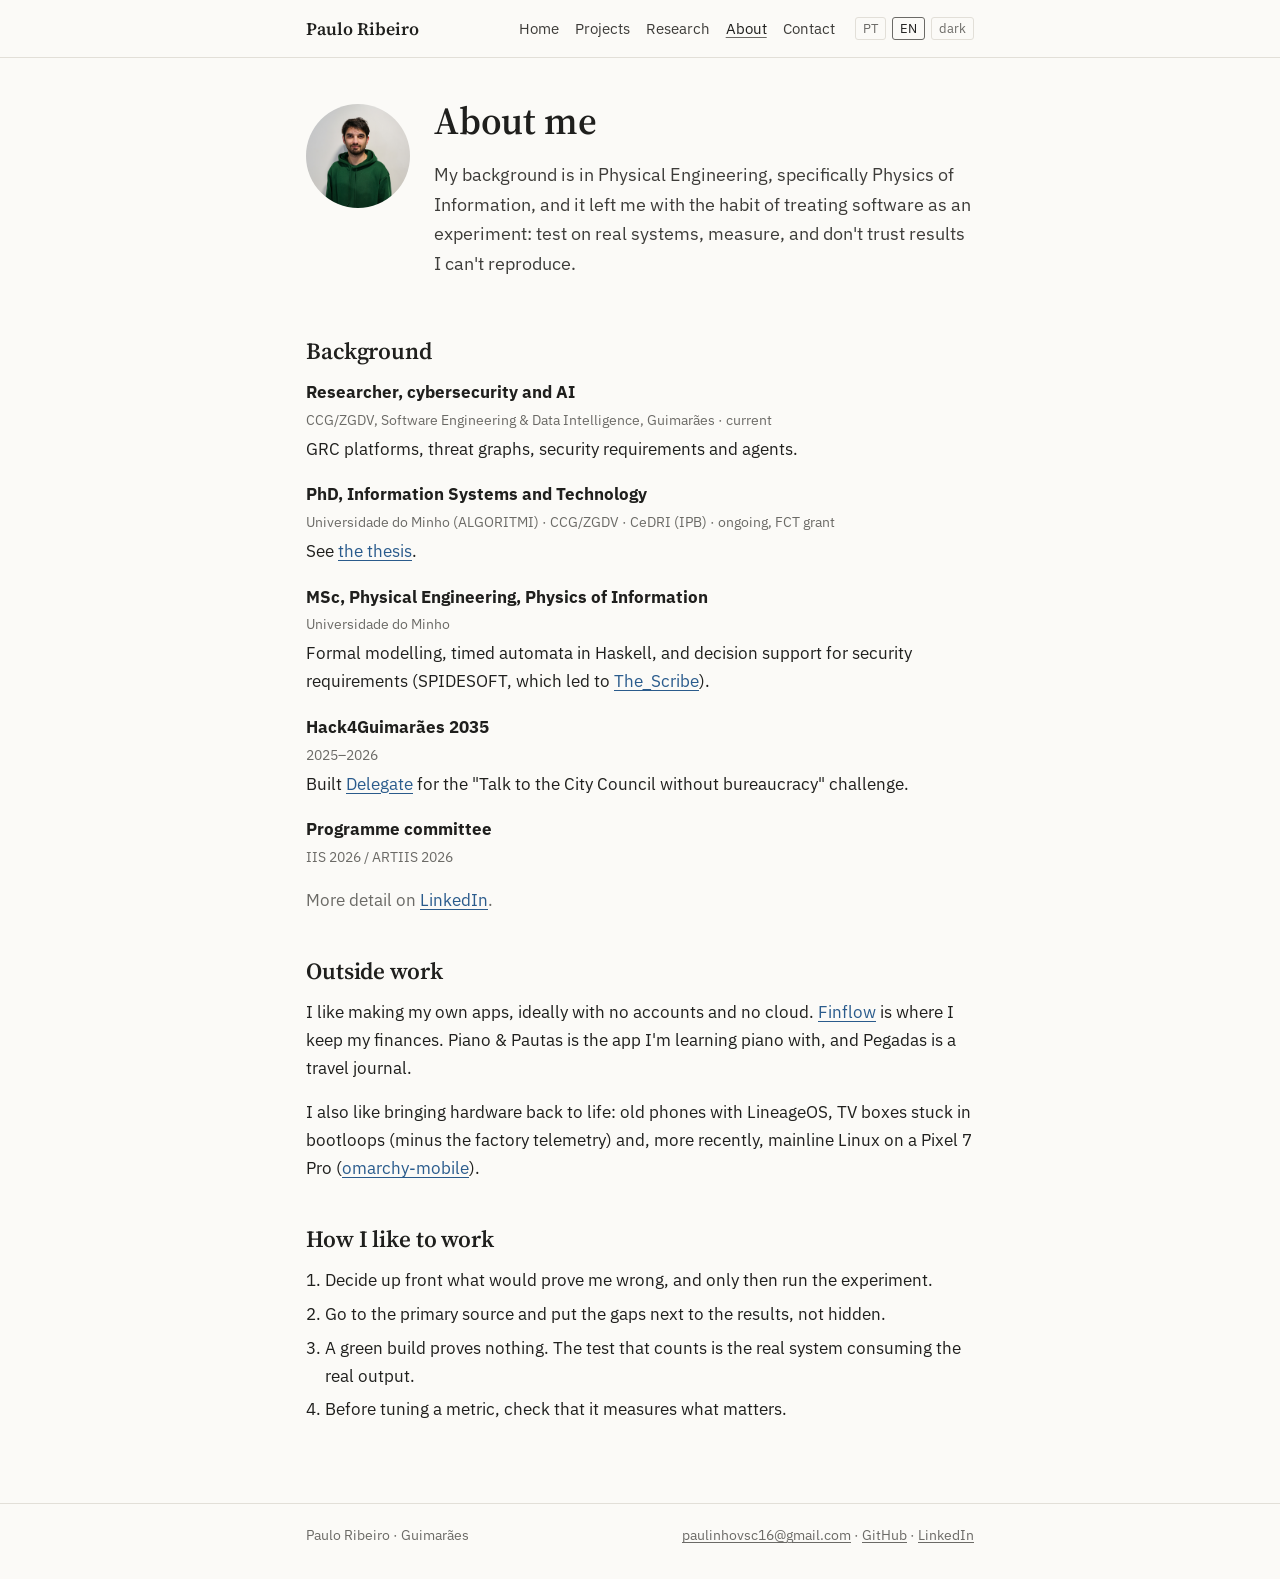
==== commit 05900720: "Restore dropped details: RegulationExpert, JsonGDPREvaluationAPI, aegis-inspector, protocols, contac" ====
--- a/about.html
+++ b/about.html
@@ -45,7 +45,7 @@
 <ul class="cv">
   <li>
     <strong><span lang="pt">Investigador em cibersegurança e IA</span><span lang="en">Researcher, cybersecurity and AI</span></strong>
-    <p class="meta">CCG/ZGDV, Guimarães · <span lang="pt">atual</span><span lang="en">current</span></p>
+    <p class="meta">CCG/ZGDV, <span lang="pt">área de Software Engineering &amp; Data Intelligence</span><span lang="en">Software Engineering &amp; Data Intelligence</span>, Guimarães · <span lang="pt">atual</span><span lang="en">current</span></p>
     <span lang="pt">Plataformas de GRC, grafos de ameaças, requisitos de segurança e agentes.</span>
     <span lang="en">GRC platforms, threat graphs, security requirements and agents.</span>
   </li>
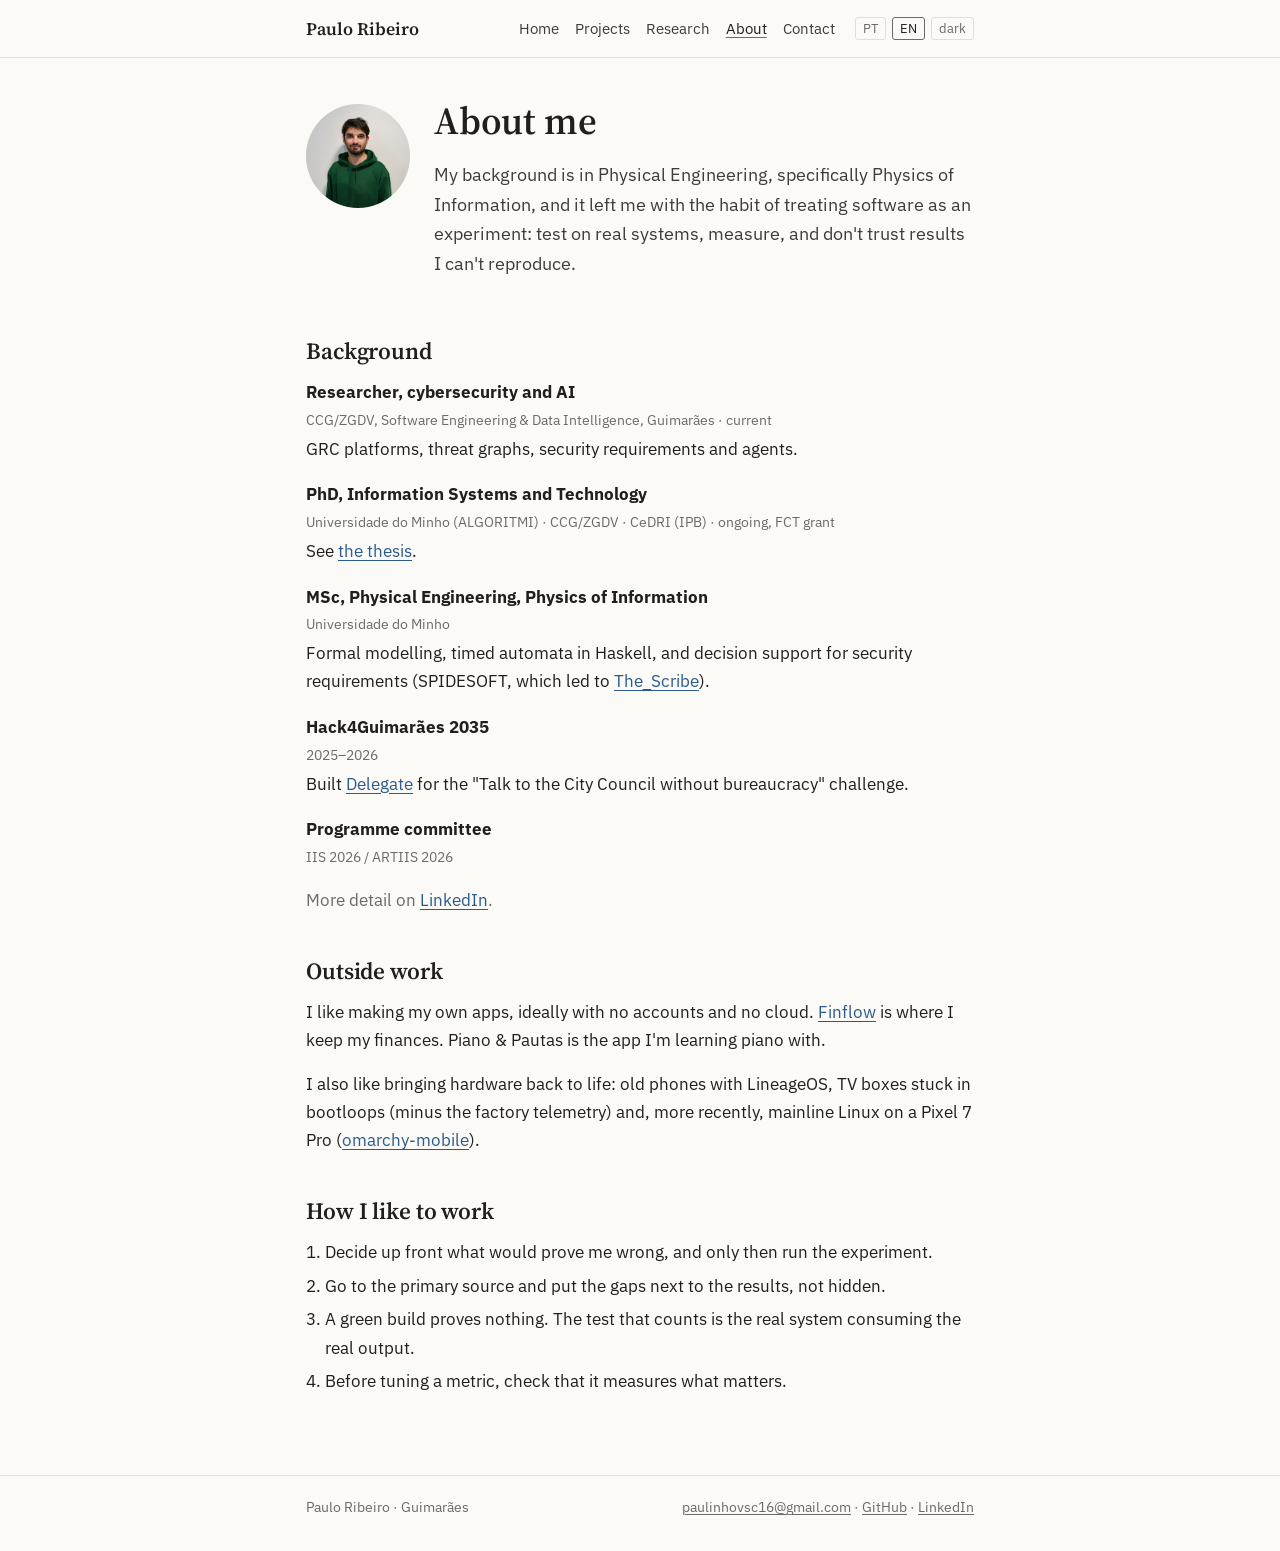
==== commit ff0d045c: "Remove Pegadas Co-Authored-By: Claude Opus 5.5 <noreply@anthropic.com> Claude-Session: https://claud" ====
--- a/about.html
+++ b/about.html
@@ -75,8 +75,8 @@
 <p class="muted"><span lang="pt">Mais detalhe no <a href="https://www.linkedin.com/in/paulo-ribeiro-/">LinkedIn</a>.</span><span lang="en">More detail on <a href="https://www.linkedin.com/in/paulo-ribeiro-/">LinkedIn</a>.</span></p>
 
 <h2><span lang="pt">Fora do trabalho</span><span lang="en">Outside work</span></h2>
-<p lang="pt">Gosto de fazer as minhas próprias apps, de preferência sem contas nem nuvem. O <a href="https://github.com/pauloribeiro16/finflow">Finflow</a> é onde guardo as finanças. O Piano &amp; Pautas é a app com que estou a aprender piano, e o Pegadas é um diário de viagens.</p>
-<p lang="en">I like making my own apps, ideally with no accounts and no cloud. <a href="https://github.com/pauloribeiro16/finflow">Finflow</a> is where I keep my finances. Piano &amp; Pautas is the app I'm learning piano with, and Pegadas is a travel journal.</p>
+<p lang="pt">Gosto de fazer as minhas próprias apps, de preferência sem contas nem nuvem. O <a href="https://github.com/pauloribeiro16/finflow">Finflow</a> é onde guardo as finanças. O Piano &amp; Pautas é a app com que estou a aprender piano.</p>
+<p lang="en">I like making my own apps, ideally with no accounts and no cloud. <a href="https://github.com/pauloribeiro16/finflow">Finflow</a> is where I keep my finances. Piano &amp; Pautas is the app I'm learning piano with.</p>
 <p lang="pt">Também gosto de recuperar hardware: telemóveis antigos com LineageOS, TV boxes presas em bootloop (e sem a telemetria de fábrica) e, mais recentemente, Linux mainline num Pixel 7 Pro (<a href="https://github.com/pauloribeiro16/omarchy-mobile">omarchy-mobile</a>).</p>
 <p lang="en">I also like bringing hardware back to life: old phones with LineageOS, TV boxes stuck in bootloops (minus the factory telemetry) and, more recently, mainline Linux on a Pixel 7 Pro (<a href="https://github.com/pauloribeiro16/omarchy-mobile">omarchy-mobile</a>).</p>
 
